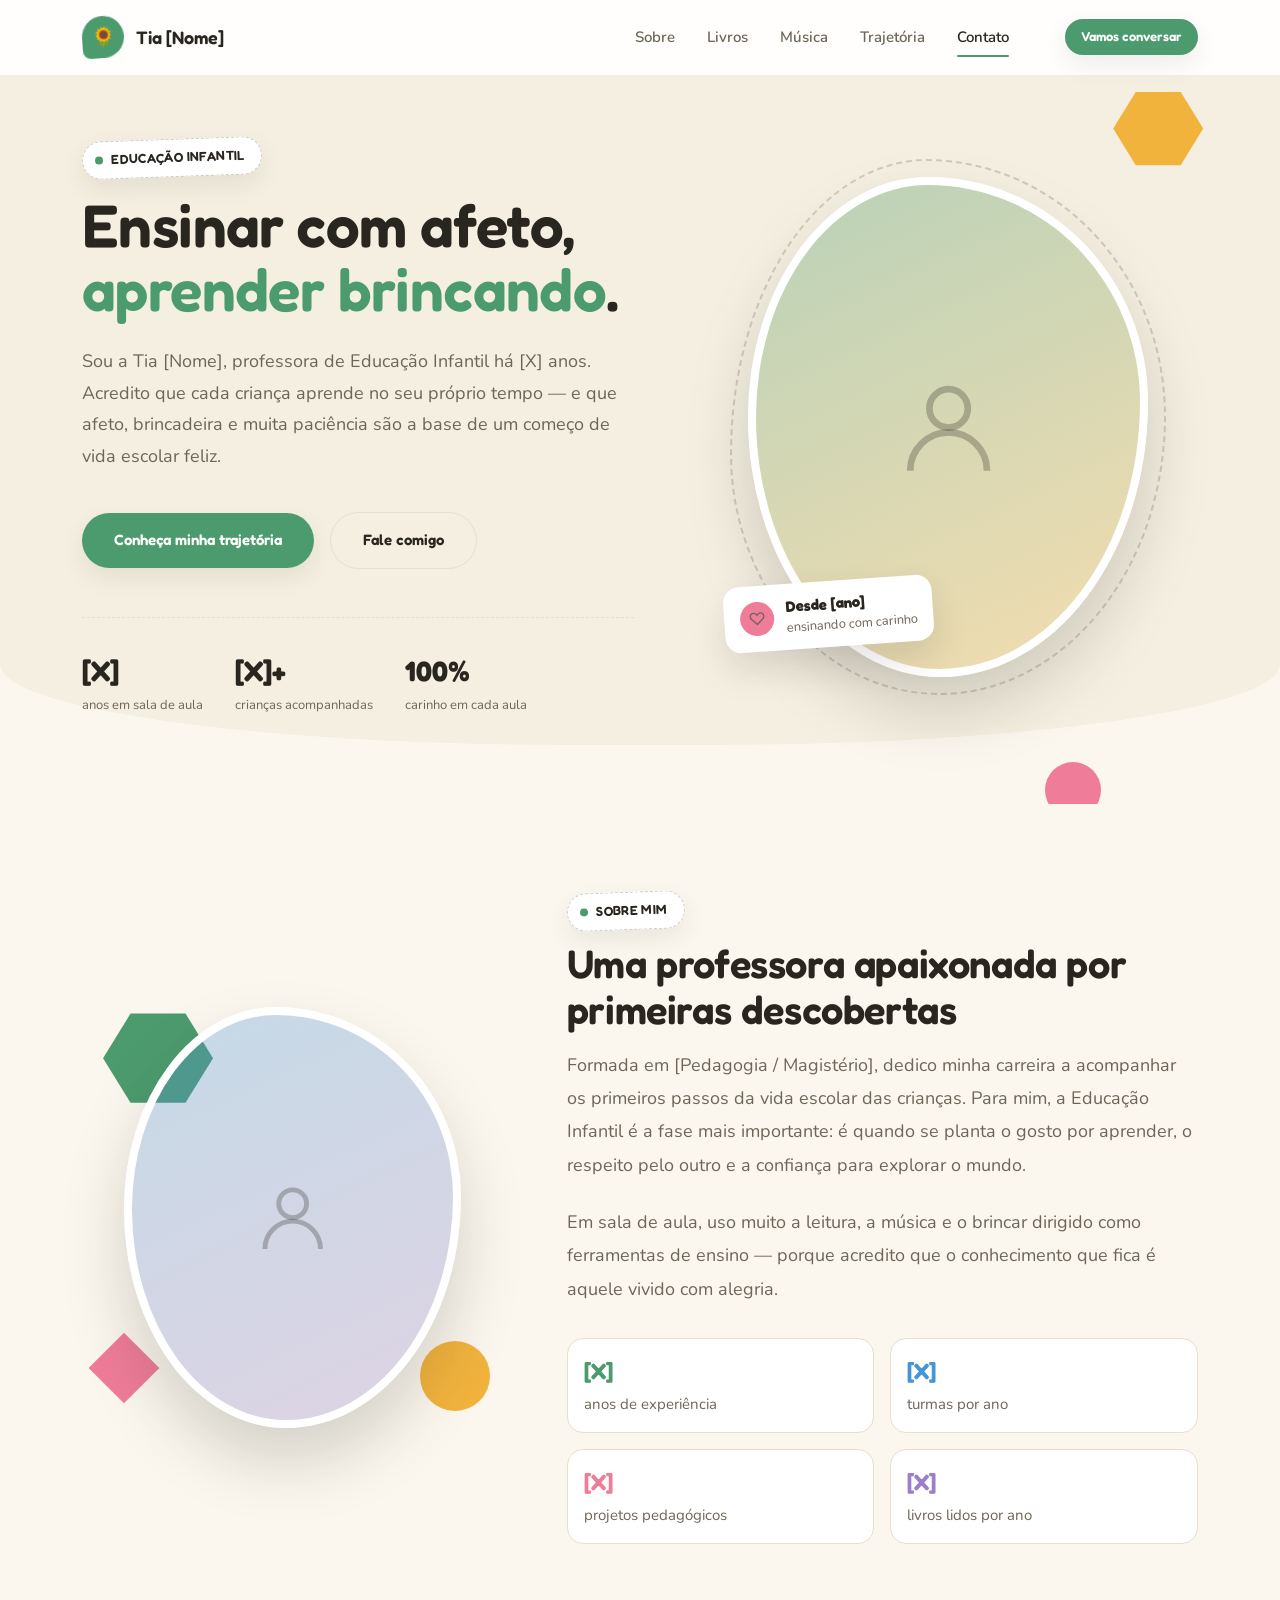
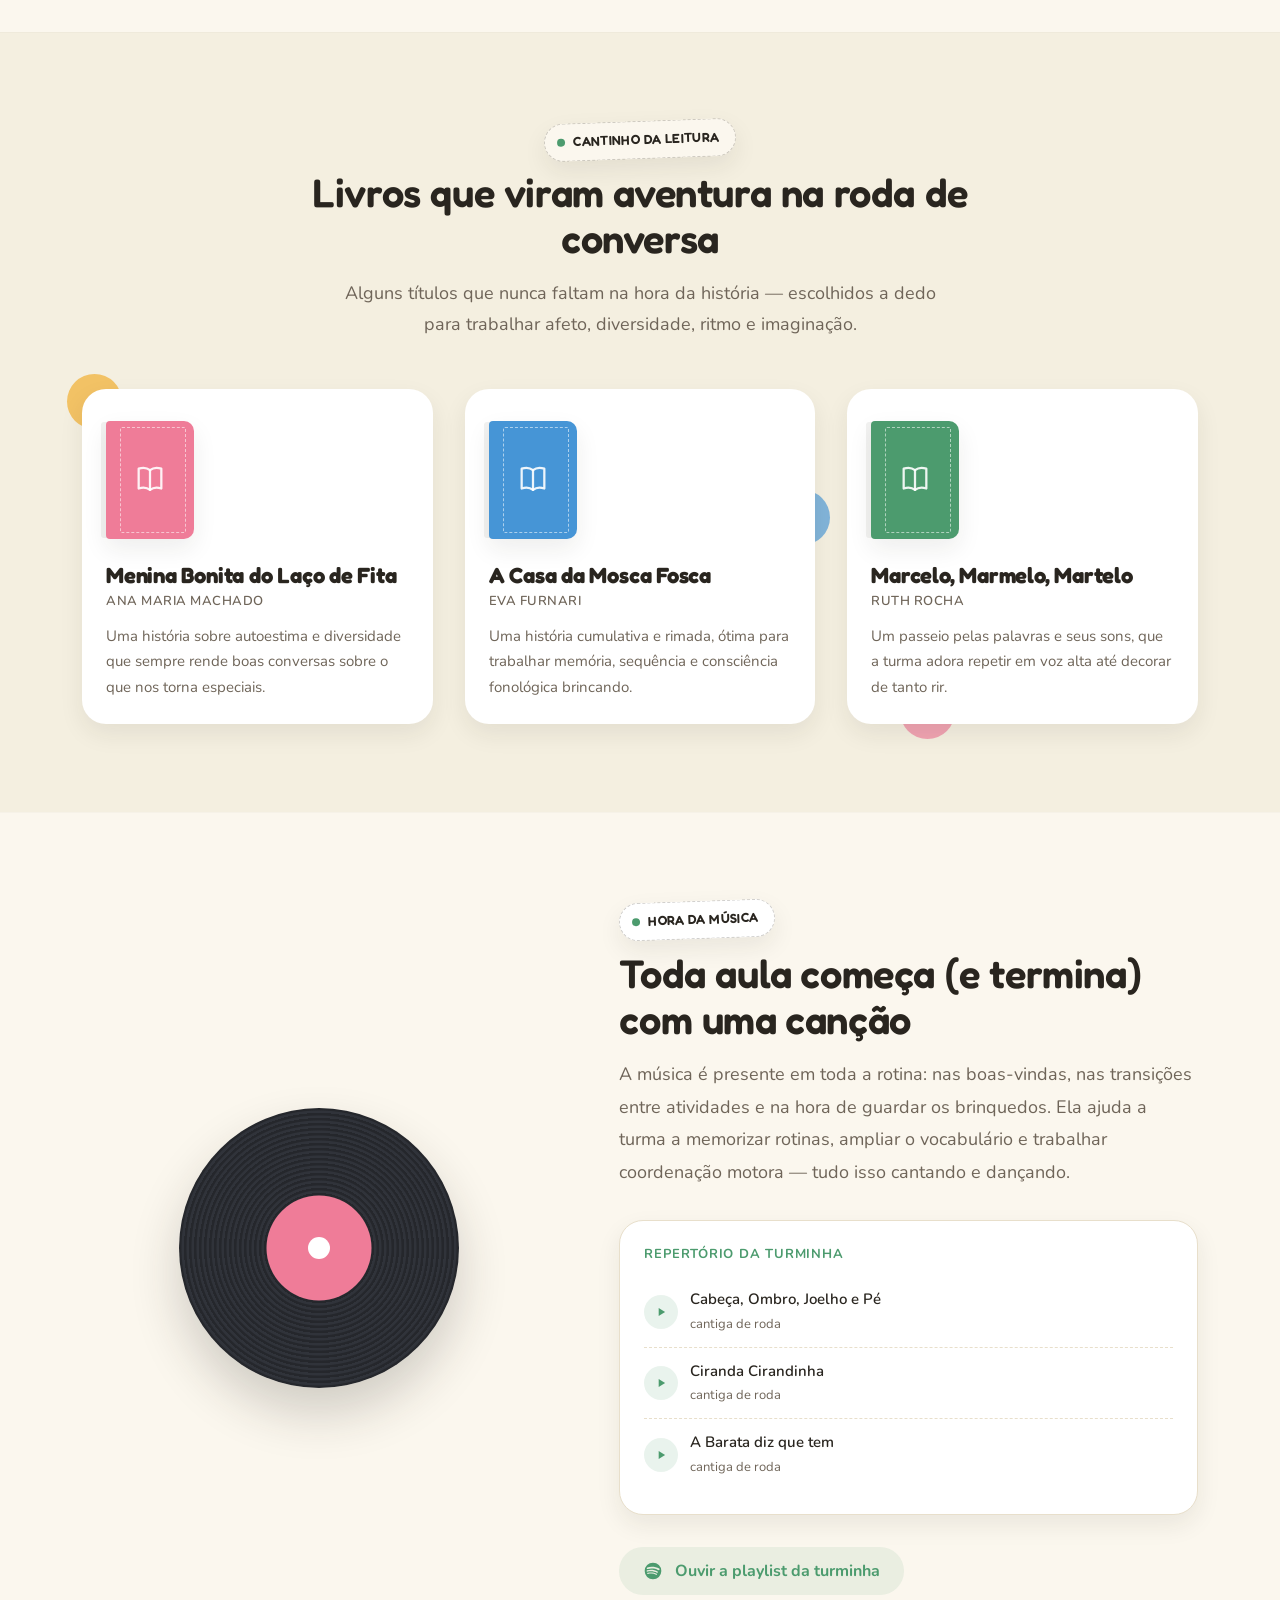
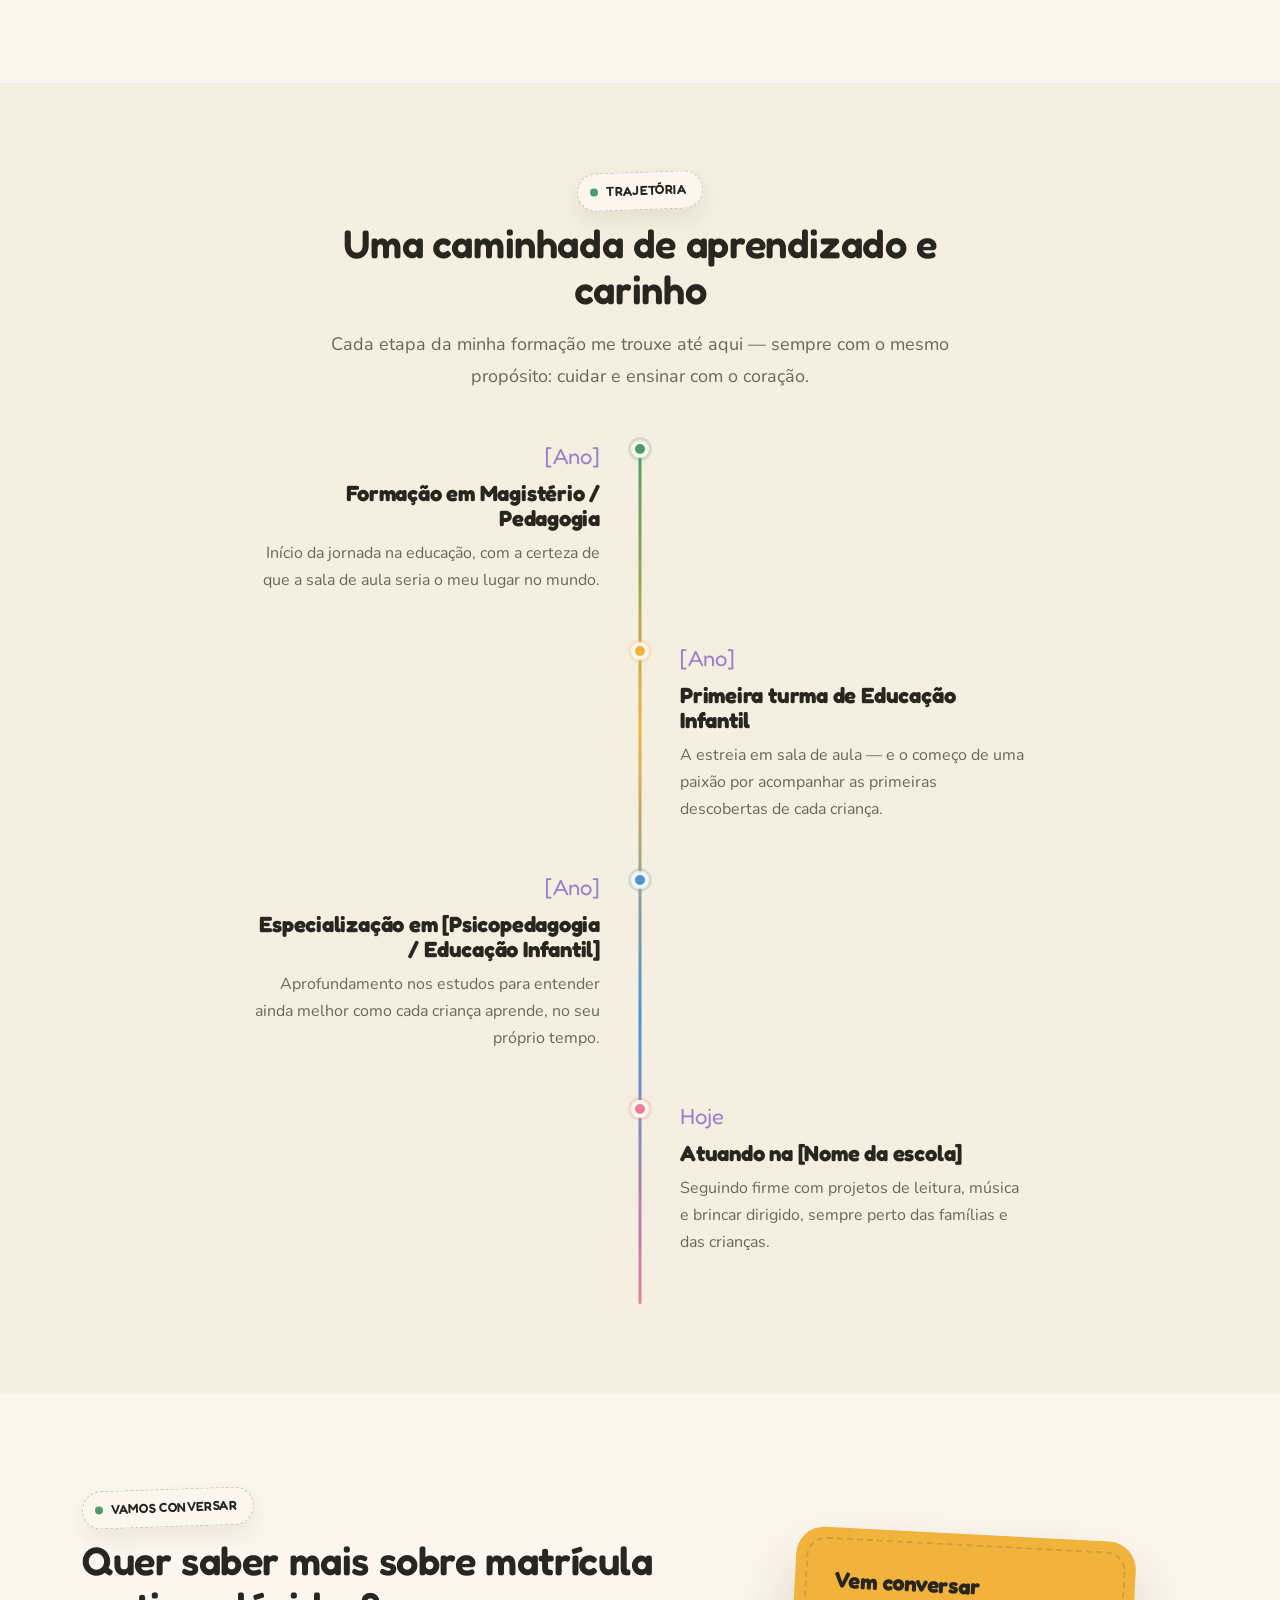
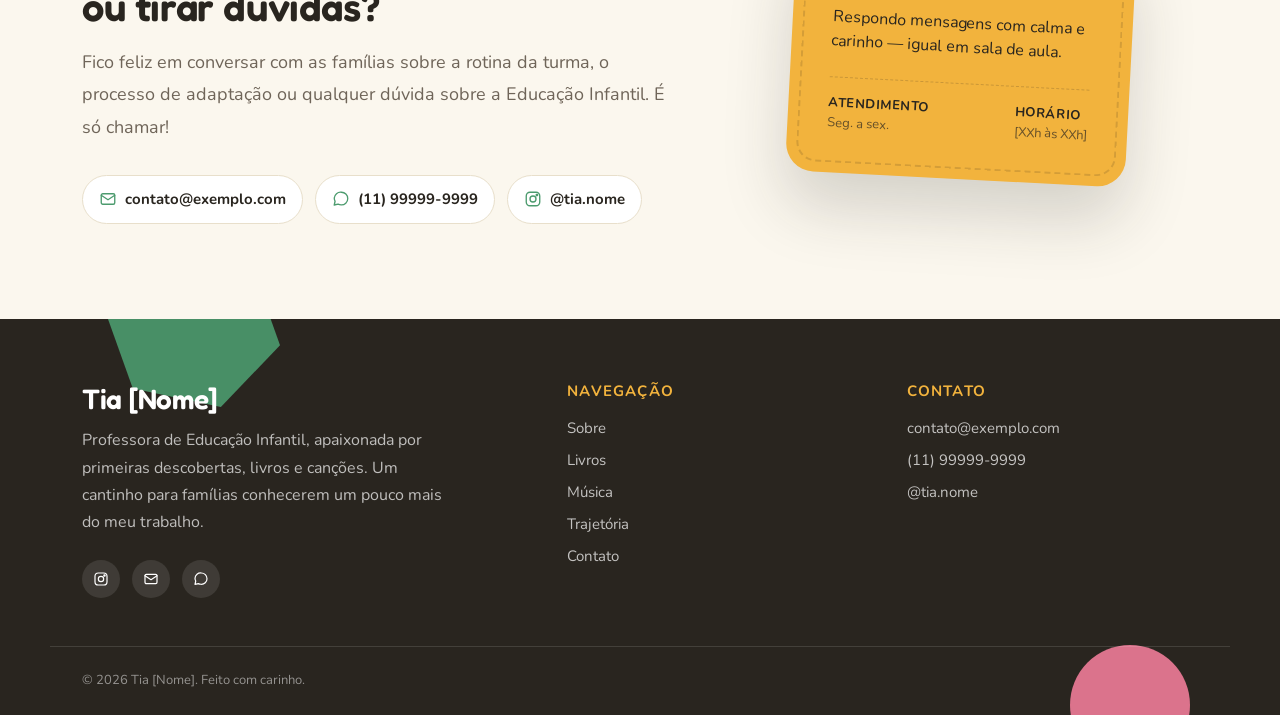
==== index.html @ 0eb1e938 "Initial Commit" ====
<!doctype html>
<html lang="pt-BR">
<head>
  <meta charset="UTF-8" />
  <meta name="viewport" content="width=device-width, initial-scale=1.0" />
  <title>Tia [Nome] — Professora de Educação Infantil</title>
  <meta name="description" content="Portfólio de Tia [Nome], professora de Educação Infantil. Conheça a trajetória, a forma de ensinar através do brincar, dos livros e da música, e entre em contato." />

  <link rel="icon" href="data:image/svg+xml,%3Csvg xmlns='http://www.w3.org/2000/svg' viewBox='0 0 100 100'%3E%3Ctext y='.9em' font-size='90'%3E🌻%3C/text%3E%3C/svg%3E" />

  <link rel="preconnect" href="https://fonts.googleapis.com" />
  <link rel="preconnect" href="https://fonts.gstatic.com" crossorigin />
  <link href="https://fonts.googleapis.com/css2?family=Fredoka:wght@500;600;700&family=Nunito:wght@400;600;700;800&display=swap" rel="stylesheet" />

  <link rel="stylesheet" href="css/style.css" />
</head>
<body class="home">
  <a class="skip-link" href="#main">Pular para o conteúdo</a>

  <!-- ===================== HEADER ===================== -->
  <header class="header" id="header">
    <div class="container header__inner">
      <a href="#home" class="header__logo">
        <span class="header__logo-mark">🌻</span>
        Tia [Nome]
      </a>

      <nav class="nav" id="nav">
        <ul class="nav__list">
          <li><a href="#sobre" class="nav__link">Sobre</a></li>
          <li><a href="#livros" class="nav__link">Livros</a></li>
          <li><a href="#musica" class="nav__link">Música</a></li>
          <li><a href="#trajetoria" class="nav__link">Trajetória</a></li>
          <li><a href="#contato" class="nav__link">Contato</a></li>
          <li><a href="#contato" class="btn btn--primary btn--sm nav__cta-mobile">Vamos conversar</a></li>
        </ul>
      </nav>

      <a href="#contato" class="btn btn--primary btn--sm header__cta">Vamos conversar</a>

      <button class="nav-toggle" id="navToggle" aria-label="Abrir menu" aria-expanded="false" aria-controls="nav">
        <span></span><span></span><span></span>
      </button>
    </div>
  </header>

  <main id="main">
    <!-- ===================== HERO ===================== -->
    <section class="hero" id="home">
      <div class="hero__bg-shape" aria-hidden="true"></div>
      <div class="shape shape--hexagon shape--yellow shape--float-soft hero__shape hero__shape--1" aria-hidden="true"></div>
      <div class="shape shape--circle shape--pink shape--float hero__shape hero__shape--2" aria-hidden="true"></div>

      <div class="container hero__grid">
        <div class="hero__content reveal">
          <span class="eyebrow"><span class="eyebrow__dot"></span> Educação Infantil</span>
          <h1 class="hero__title">Ensinar com afeto,<br /><em>aprender brincando</em>.</h1>
          <p class="hero__text">
            Sou a Tia [Nome], professora de Educação Infantil há [X] anos. Acredito que cada
            criança aprende no seu próprio tempo — e que afeto, brincadeira e muita paciência
            são a base de um começo de vida escolar feliz.
          </p>
          <div class="btn-row">
            <a href="#trajetoria" class="btn btn--primary">Conheça minha trajetória</a>
            <a href="#contato" class="btn btn--outline">Fale comigo</a>
          </div>

          <div class="hero__stats">
            <div class="hero__stat">
              <strong>[X]</strong>
              <span>anos em sala de aula</span>
            </div>
            <div class="hero__stat">
              <strong>[X]+</strong>
              <span>crianças acompanhadas</span>
            </div>
            <div class="hero__stat">
              <strong>100%</strong>
              <span>carinho em cada aula</span>
            </div>
          </div>
        </div>

        <div class="hero__visual reveal">
          <div class="hero__frame">
            <div class="hero__photo">
              <!-- Substitua pela foto real: <img src="assets/img/foto-hero.jpg" alt="Tia [Nome] sorrindo com as crianças na sala de aula" /> -->
              <img src="assets/img/foto-hero.jpg" alt="Tia [Nome] sorrindo com as crianças na sala de aula" onerror="this.style.display='none'" />
              <div class="hero__photo-fallback" aria-hidden="true">
                <svg viewBox="0 0 24 24" fill="none" stroke="currentColor" stroke-width="1.4">
                  <circle cx="12" cy="8" r="4"></circle>
                  <path d="M4 21c0-4.4 3.6-8 8-8s8 3.6 8 8"></path>
                </svg>
              </div>
            </div>

            <div class="hero__badge">
              <span class="hero__badge-icon">
                <svg viewBox="0 0 24 24" fill="none" stroke="currentColor" stroke-width="2" stroke-linecap="round" stroke-linejoin="round">
                  <path d="M20.8 4.6a5 5 0 0 0-7.1 0L12 6.3l-1.7-1.7a5 5 0 1 0-7.1 7.1L12 20.3l8.8-8.6a5 5 0 0 0 0-7.1z"></path>
                </svg>
              </span>
              <span>
                <strong>Desde [ano]</strong>
                <span>ensinando com carinho</span>
              </span>
            </div>
          </div>
        </div>
      </div>
    </section>

    <!-- ===================== SOBRE ===================== -->
    <section class="section about" id="sobre">
      <div class="container section__container">
        <div class="about__grid">
          <div class="about__visual reveal">
            <div class="about__shape about__shape--green" aria-hidden="true"></div>
            <div class="about__shape about__shape--yellow" aria-hidden="true"></div>
            <div class="about__shape about__shape--pink" aria-hidden="true"></div>

            <div class="about__image">
              <!-- Substitua pela foto real: <img src="assets/img/foto-sobre.jpg" alt="Tia [Nome] em sala de aula" /> -->
              <img src="assets/img/foto-sobre.jpg" alt="Tia [Nome] em sala de aula" onerror="this.style.display='none'" />
              <div class="hero__photo-fallback" aria-hidden="true">
                <svg viewBox="0 0 24 24" fill="none" stroke="currentColor" stroke-width="1.4">
                  <circle cx="12" cy="8" r="4"></circle>
                  <path d="M4 21c0-4.4 3.6-8 8-8s8 3.6 8 8"></path>
                </svg>
              </div>
            </div>
          </div>

          <div class="about__content reveal">
            <span class="eyebrow"><span class="eyebrow__dot"></span> Sobre mim</span>
            <h2 class="section__title">Uma professora apaixonada por primeiras descobertas</h2>
            <p class="about__text">
              Formada em [Pedagogia / Magistério], dedico minha carreira a acompanhar os
              primeiros passos da vida escolar das crianças. Para mim, a Educação Infantil é a
              fase mais importante: é quando se planta o gosto por aprender, o respeito pelo
              outro e a confiança para explorar o mundo.
            </p>
            <p class="about__text">
              Em sala de aula, uso muito a leitura, a música e o brincar dirigido como
              ferramentas de ensino — porque acredito que o conhecimento que fica é aquele
              vivido com alegria.
            </p>

            <div class="about__highlights">
              <div class="about__highlight">
                <strong>[X]</strong>
                <span>anos de experiência</span>
              </div>
              <div class="about__highlight">
                <strong>[X]</strong>
                <span>turmas por ano</span>
              </div>
              <div class="about__highlight">
                <strong>[X]</strong>
                <span>projetos pedagógicos</span>
              </div>
              <div class="about__highlight">
                <strong>[X]</strong>
                <span>livros lidos por ano</span>
              </div>
            </div>
          </div>
        </div>
      </div>
    </section>

    <!-- ===================== LIVROS ===================== -->
    <section class="section section--soft books" id="livros">
      <div class="container section__container">
        <div class="section__header reveal">
          <span class="eyebrow"><span class="eyebrow__dot"></span> Cantinho da leitura</span>
          <h2 class="section__title">Livros que viram aventura na roda de conversa</h2>
          <p class="section__description">
            Alguns títulos que nunca faltam na hora da história — escolhidos a dedo para
            trabalhar afeto, diversidade, ritmo e imaginação.
          </p>
        </div>

        <div class="books__grid">
          <div class="books__item reveal">
            <article class="book-card">
              <div class="book-card__cover book-card__cover--pink">
                <svg viewBox="0 0 24 24" fill="none" stroke="currentColor" stroke-width="1.6" stroke-linecap="round" stroke-linejoin="round">
                  <path d="M12 5c-2-1.6-5-2-8-1v14c3-1 6-.6 8 1 2-1.6 5-2 8-1V4c-3-1-6-.6-8 1Z"></path>
                  <path d="M12 5v14"></path>
                </svg>
              </div>
              <h3 class="book-card__title">Menina Bonita do Laço de Fita</h3>
              <span class="book-card__author">Ana Maria Machado</span>
              <p class="book-card__text">
                Uma história sobre autoestima e diversidade que sempre rende boas conversas
                sobre o que nos torna especiais.
              </p>
            </article>
          </div>

          <div class="books__item reveal">
            <article class="book-card">
              <div class="book-card__cover book-card__cover--blue">
                <svg viewBox="0 0 24 24" fill="none" stroke="currentColor" stroke-width="1.6" stroke-linecap="round" stroke-linejoin="round">
                  <path d="M12 5c-2-1.6-5-2-8-1v14c3-1 6-.6 8 1 2-1.6 5-2 8-1V4c-3-1-6-.6-8 1Z"></path>
                  <path d="M12 5v14"></path>
                </svg>
              </div>
              <h3 class="book-card__title">A Casa da Mosca Fosca</h3>
              <span class="book-card__author">Eva Furnari</span>
              <p class="book-card__text">
                Uma história cumulativa e rimada, ótima para trabalhar memória, sequência e
                consciência fonológica brincando.
              </p>
            </article>
          </div>

          <div class="books__item reveal">
            <article class="book-card">
              <div class="book-card__cover book-card__cover--green">
                <svg viewBox="0 0 24 24" fill="none" stroke="currentColor" stroke-width="1.6" stroke-linecap="round" stroke-linejoin="round">
                  <path d="M12 5c-2-1.6-5-2-8-1v14c3-1 6-.6 8 1 2-1.6 5-2 8-1V4c-3-1-6-.6-8 1Z"></path>
                  <path d="M12 5v14"></path>
                </svg>
              </div>
              <h3 class="book-card__title">Marcelo, Marmelo, Martelo</h3>
              <span class="book-card__author">Ruth Rocha</span>
              <p class="book-card__text">
                Um passeio pelas palavras e seus sons, que a turma adora repetir em voz alta
                até decorar de tanto rir.
              </p>
            </article>
          </div>
        </div>
      </div>
    </section>

    <!-- ===================== MÚSICA ===================== -->
    <section class="section music-section" id="musica">
      <div class="container section__container">
        <div class="music-section__grid">
          <div class="music-section__visual reveal">
            <div class="music-section__disc" aria-hidden="true"></div>
          </div>

          <div class="music-section__content reveal">
            <span class="eyebrow"><span class="eyebrow__dot"></span> Hora da música</span>
            <h2 class="section__title">Toda aula começa (e termina) com uma canção</h2>
            <p class="music-section__text">
              A música é presente em toda a rotina: nas boas-vindas, nas transições entre
              atividades e na hora de guardar os brinquedos. Ela ajuda a turma a memorizar
              rotinas, ampliar o vocabulário e trabalhar coordenação motora — tudo isso
              cantando e dançando.
            </p>

            <div class="music-section__player">
              <div class="player">
                <span class="player__label">Repertório da turminha</span>

                <div class="player__track">
                  <span class="player__icon">
                    <svg viewBox="0 0 24 24" fill="currentColor"><path d="M8 5v14l11-7z"></path></svg>
                  </span>
                  <span>
                    <span class="player__name" style="display:block;">Cabeça, Ombro, Joelho e Pé</span>
                    <span class="player__meta">cantiga de roda</span>
                  </span>
                </div>
                <div class="player__track">
                  <span class="player__icon">
                    <svg viewBox="0 0 24 24" fill="currentColor"><path d="M8 5v14l11-7z"></path></svg>
                  </span>
                  <span>
                    <span class="player__name" style="display:block;">Ciranda Cirandinha</span>
                    <span class="player__meta">cantiga de roda</span>
                  </span>
                </div>
                <div class="player__track">
                  <span class="player__icon">
                    <svg viewBox="0 0 24 24" fill="currentColor"><path d="M8 5v14l11-7z"></path></svg>
                  </span>
                  <span>
                    <span class="player__name" style="display:block;">A Barata diz que tem</span>
                    <span class="player__meta">cantiga de roda</span>
                  </span>
                </div>
              </div>
            </div>

            <a href="#" class="music-section__spotify">
              <svg viewBox="0 0 24 24" fill="currentColor"><path d="M12 2a10 10 0 1 0 0 20 10 10 0 0 0 0-20Zm4.6 14.4a.7.7 0 0 1-.96.24c-2.6-1.6-5.9-1.94-9.8-1.06a.7.7 0 0 1-.3-1.37c4.24-.96 7.9-.56 10.8 1.22.34.2.46.65.26.97Zm1.22-2.7a.87.87 0 0 1-1.2.3c-2.98-1.83-7.52-2.36-11.04-1.29a.87.87 0 1 1-.5-1.66c4.02-1.22 9.02-.63 12.44 1.46.42.26.55.8.3 1.2Zm.1-2.8C14.9 8.8 9.15 8.6 5.8 9.63a1.03 1.03 0 1 1-.6-1.98c3.85-1.17 10.2-.94 14.2 1.44a1.03 1.03 0 0 1-1.08 1.76Z"></path></svg>
              Ouvir a playlist da turminha
            </a>
          </div>
        </div>
      </div>
    </section>

    <!-- ===================== TRAJETÓRIA ===================== -->
    <section class="section section--soft" id="trajetoria">
      <div class="container section__container">
        <div class="section__header reveal">
          <span class="eyebrow"><span class="eyebrow__dot"></span> Trajetória</span>
          <h2 class="section__title">Uma caminhada de aprendizado e carinho</h2>
          <p class="section__description">
            Cada etapa da minha formação me trouxe até aqui — sempre com o mesmo propósito:
            cuidar e ensinar com o coração.
          </p>
        </div>

        <div class="timeline">
          <div class="timeline__item reveal">
            <span class="timeline__dot" aria-hidden="true"></span>
            <span class="timeline__year">[Ano]</span>
            <h3 class="timeline__title">Formação em Magistério / Pedagogia</h3>
            <p class="timeline__description">
              Início da jornada na educação, com a certeza de que a sala de aula seria o
              meu lugar no mundo.
            </p>
          </div>

          <div class="timeline__item reveal">
            <span class="timeline__dot" aria-hidden="true"></span>
            <span class="timeline__year">[Ano]</span>
            <h3 class="timeline__title">Primeira turma de Educação Infantil</h3>
            <p class="timeline__description">
              A estreia em sala de aula — e o começo de uma paixão por acompanhar as
              primeiras descobertas de cada criança.
            </p>
          </div>

          <div class="timeline__item reveal">
            <span class="timeline__dot" aria-hidden="true"></span>
            <span class="timeline__year">[Ano]</span>
            <h3 class="timeline__title">Especialização em [Psicopedagogia / Educação Infantil]</h3>
            <p class="timeline__description">
              Aprofundamento nos estudos para entender ainda melhor como cada criança
              aprende, no seu próprio tempo.
            </p>
          </div>

          <div class="timeline__item reveal">
            <span class="timeline__dot" aria-hidden="true"></span>
            <span class="timeline__year">Hoje</span>
            <h3 class="timeline__title">Atuando na [Nome da escola]</h3>
            <p class="timeline__description">
              Seguindo firme com projetos de leitura, música e brincar dirigido, sempre
              perto das famílias e das crianças.
            </p>
          </div>
        </div>
      </div>
    </section>

    <!-- ===================== CONTATO ===================== -->
    <section class="section contact" id="contato">
      <div class="container section__container">
        <div class="contact__grid">
          <div class="contact__content reveal">
            <span class="eyebrow"><span class="eyebrow__dot"></span> Vamos conversar</span>
            <h2 class="section__title">Quer saber mais sobre matrícula ou tirar dúvidas?</h2>
            <p class="contact__text">
              Fico feliz em conversar com as famílias sobre a rotina da turma, o processo
              de adaptação ou qualquer dúvida sobre a Educação Infantil. É só chamar!
            </p>

            <div class="contact__links">
              <a href="mailto:contato@exemplo.com" class="contact__link">
                <svg viewBox="0 0 24 24" fill="none" stroke="currentColor" stroke-width="1.8" stroke-linecap="round" stroke-linejoin="round">
                  <rect x="3" y="5" width="18" height="14" rx="2"></rect>
                  <path d="m3 7 9 6 9-6"></path>
                </svg>
                contato@exemplo.com
              </a>
              <a href="https://wa.me/5511999999999" target="_blank" rel="noopener" class="contact__link">
                <svg viewBox="0 0 24 24" fill="none" stroke="currentColor" stroke-width="1.8" stroke-linecap="round" stroke-linejoin="round">
                  <path d="M21 11.5a8.4 8.4 0 0 1-8.9 8.4 8.5 8.5 0 0 1-4-1L3 20l1.1-5a8.3 8.3 0 0 1-1.1-4.2A8.4 8.4 0 0 1 12.4 3 8.4 8.4 0 0 1 21 11.5Z"></path>
                </svg>
                (11) 99999-9999
              </a>
              <a href="https://instagram.com/" target="_blank" rel="noopener" class="contact__link">
                <svg viewBox="0 0 24 24" fill="none" stroke="currentColor" stroke-width="1.8" stroke-linecap="round" stroke-linejoin="round">
                  <rect x="3" y="3" width="18" height="18" rx="5"></rect>
                  <circle cx="12" cy="12" r="4"></circle>
                  <circle cx="17.2" cy="6.8" r="1"></circle>
                </svg>
                @tia.nome
              </a>
            </div>
          </div>

          <div class="contact__visual reveal">
            <div class="contact__card">
              <h3>Vem conversar</h3>
              <p>Respondo mensagens com calma e carinho — igual em sala de aula.</p>
              <div class="contact__card-row">
                <span>
                  <strong>Atendimento</strong>
                  <span>Seg. a sex.</span>
                </span>
                <span>
                  <strong>Horário</strong>
                  <span>[XXh às XXh]</span>
                </span>
              </div>
            </div>
          </div>
        </div>
      </div>
    </section>
  </main>

  <!-- ===================== FOOTER ===================== -->
  <footer class="footer">
    <div class="container footer__grid">
      <div class="footer__brand">
        <h2>Tia [Nome]</h2>
        <p>
          Professora de Educação Infantil, apaixonada por primeiras descobertas, livros e
          canções. Um cantinho para famílias conhecerem um pouco mais do meu trabalho.
        </p>
        <div class="footer__socials">
          <a href="https://instagram.com/" target="_blank" rel="noopener" class="footer__social" aria-label="Instagram">
            <svg viewBox="0 0 24 24" fill="none" stroke="currentColor" stroke-width="1.8" stroke-linecap="round" stroke-linejoin="round">
              <rect x="3" y="3" width="18" height="18" rx="5"></rect>
              <circle cx="12" cy="12" r="4"></circle>
              <circle cx="17.2" cy="6.8" r="1"></circle>
            </svg>
          </a>
          <a href="mailto:contato@exemplo.com" class="footer__social" aria-label="E-mail">
            <svg viewBox="0 0 24 24" fill="none" stroke="currentColor" stroke-width="1.8" stroke-linecap="round" stroke-linejoin="round">
              <rect x="3" y="5" width="18" height="14" rx="2"></rect>
              <path d="m3 7 9 6 9-6"></path>
            </svg>
          </a>
          <a href="https://wa.me/5511999999999" target="_blank" rel="noopener" class="footer__social" aria-label="WhatsApp">
            <svg viewBox="0 0 24 24" fill="none" stroke="currentColor" stroke-width="1.8" stroke-linecap="round" stroke-linejoin="round">
              <path d="M21 11.5a8.4 8.4 0 0 1-8.9 8.4 8.5 8.5 0 0 1-4-1L3 20l1.1-5a8.3 8.3 0 0 1-1.1-4.2A8.4 8.4 0 0 1 12.4 3 8.4 8.4 0 0 1 21 11.5Z"></path>
            </svg>
          </a>
        </div>
      </div>

      <div class="footer__column">
        <h3>Navegação</h3>
        <ul>
          <li><a href="#sobre">Sobre</a></li>
          <li><a href="#livros">Livros</a></li>
          <li><a href="#musica">Música</a></li>
          <li><a href="#trajetoria">Trajetória</a></li>
          <li><a href="#contato">Contato</a></li>
        </ul>
      </div>

      <div class="footer__column">
        <h3>Contato</h3>
        <ul>
          <li><a href="mailto:contato@exemplo.com">contato@exemplo.com</a></li>
          <li><a href="https://wa.me/5511999999999" target="_blank" rel="noopener">(11) 99999-9999</a></li>
          <li><a href="https://instagram.com/" target="_blank" rel="noopener">@tia.nome</a></li>
        </ul>
      </div>
    </div>

    <div class="container footer__bottom">
      <p>&copy; <span id="year"></span> Tia [Nome]. Feito com carinho.</p>
      <!-- Se quiser deixar um crédito de quem desenvolveu o site, é só descomentar a linha abaixo -->
      <!-- <p class="footer__credit">Site desenvolvido por Augusto</p> -->
    </div>
  </footer>

  <script src="js/main.js" defer></script>
</body>
</html>
---- css/style.css ----
/* =========================================================================
   PORTFÓLIO — PROFESSORA DE EDUCAÇÃO INFANTIL
   Folha de estilos única, organizada nos mesmos blocos do projeto Sass
   original (abstracts > base > components > layout > pages), só que já
   compilada para CSS puro.
   ========================================================================= */

/* -------------------------------------------------------------------------
   1. ABSTRACTS — variáveis
   Paleta "caixinha de giz de cera": papel creme + tinta carvão + 5 cores
   de giz, cada uma com um trabalho fixo (verde = natureza, amarelo = alegria,
   rosa = afeto, azul = calma, roxo = imaginação).
   ------------------------------------------------------------------------- */
:root {
  /* Cores base */
  --color-text: #29251f;
  --color-text-rgb: 41, 37, 31;
  --color-text-light: #6f6559;
  --color-white: #ffffff;
  --color-white-rgb: 255, 255, 255;
  --color-background: #fbf7ee;
  --color-background-soft: #f4efe0;
  --color-border: #e8dfcb;

  /* Cores de destaque */
  --color-green: #4c9b6e;
  --color-green-rgb: 76, 155, 110;
  --color-yellow: #f2b33d;
  --color-yellow-rgb: 242, 179, 61;
  --color-pink: #ef7c98;
  --color-pink-rgb: 239, 124, 152;
  --color-blue: #4695d6;
  --color-blue-rgb: 70, 149, 214;
  --color-purple: #9a7fcb;
  --color-purple-rgb: 154, 127, 203;

  /* Tipografia */
  --font-display: "Fredoka", ui-rounded, "Segoe UI", sans-serif;
  --font-body: "Nunito", "Segoe UI", sans-serif;

  --font-xs: 0.8125rem;
  --font-sm: 0.9375rem;
  --font-md: 1rem;
  --font-lg: 1.125rem;
  --font-xl: 1.375rem;
  --font-2xl: 1.75rem;

  --fw-regular: 400;
  --fw-semibold: 600;
  --fw-bold: 700;
  --fw-extrabold: 800;

  /* Espaçamentos */
  --space-1: 0.25rem;
  --space-2: 0.5rem;
  --space-3: 0.75rem;
  --space-4: 1rem;
  --space-5: 1.5rem;
  --space-6: 2rem;
  --space-7: 2.5rem;
  --space-8: 3rem;
  --space-9: 4rem;
  --space-10: 5.5rem;

  /* Raios */
  --radius-sm: 10px;
  --radius-md: 16px;
  --radius-lg: 24px;
  --radius-xl: 28px;
  --radius-pill: 999px;

  /* Sombras */
  --shadow-sm: 0 10px 24px rgba(var(--color-text-rgb), 0.08);
  --shadow-md: 0 18px 36px rgba(var(--color-text-rgb), 0.12);
  --shadow-lg: 0 34px 64px rgba(var(--color-text-rgb), 0.18);

  /* Transições */
  --transition-fast: 150ms ease;
  --transition-normal: 300ms cubic-bezier(0.4, 0, 0.2, 1);

  /* Camadas */
  --z-background: 0;
  --z-default: 1;
  --z-content: 2;
  --z-header: 100;
  --z-overlay: 200;

  /* Layout */
  --container-max: 1180px;
}

/* -------------------------------------------------------------------------
   2. BASE — reset
   ------------------------------------------------------------------------- */
*,
*::before,
*::after {
  box-sizing: border-box;
}

* {
  margin: 0;
}

html {
  -webkit-text-size-adjust: 100%;
  scroll-behavior: smooth;
}

body {
  min-height: 100svh;
  line-height: 1.5;
  -webkit-font-smoothing: antialiased;
}

img,
picture,
svg {
  display: block;
  max-width: 100%;
}

input,
button,
textarea,
select {
  font: inherit;
  color: inherit;
}

button {
  cursor: pointer;
  background: none;
  border: none;
}

a {
  color: inherit;
  text-decoration: none;
}

ul,
ol {
  list-style: none;
  padding: 0;
}

table {
  border-collapse: collapse;
}

@media (prefers-reduced-motion: reduce) {
  html {
    scroll-behavior: auto;
  }

  *,
  *::before,
  *::after {
    animation-duration: 0.001ms !important;
    animation-iteration-count: 1 !important;
    transition-duration: 0.001ms !important;
    scroll-behavior: auto !important;
  }
}

/* -------------------------------------------------------------------------
   3. BASE — tipografia
   ------------------------------------------------------------------------- */
body {
  font-family: var(--font-body);
  font-size: var(--font-md);
  font-weight: var(--fw-regular);
  color: var(--color-text);
  background-color: var(--color-background);
}

h1,
h2,
h3,
h4 {
  font-family: var(--font-display);
  font-weight: var(--fw-semibold);
  line-height: 1.15;
  letter-spacing: -0.01em;
  color: var(--color-text);
}

h1 {
  font-size: clamp(2.25rem, 1.55rem + 3vw, 3.75rem);
  line-height: 1.08;
}

h2 {
  font-size: clamp(1.75rem, 1.45rem + 1.3vw, 2.5rem);
}

h3 {
  font-size: var(--font-xl);
  font-weight: var(--fw-bold);
}

h4 {
  font-size: var(--font-lg);
  font-weight: var(--fw-bold);
}

p {
  color: var(--color-text-light);
}

strong {
  color: var(--color-text);
  font-weight: var(--fw-bold);
}

.eyebrow {
  position: relative;
  display: inline-flex;
  align-items: center;
  gap: var(--space-2);
  padding: var(--space-2) var(--space-4) var(--space-2) var(--space-3);
  border-radius: var(--radius-pill);
  background-color: var(--color-white);
  border: 1.5px dashed rgba(var(--color-text-rgb), 0.22);
  font-family: var(--font-display);
  font-size: var(--font-xs);
  font-weight: var(--fw-semibold);
  letter-spacing: 0.03em;
  text-transform: uppercase;
  color: var(--color-text);
  transform: rotate(-2deg);
  box-shadow: var(--shadow-sm);
}

.eyebrow__dot {
  width: 8px;
  height: 8px;
  border-radius: 50%;
  background-color: var(--color-green);
  flex-shrink: 0;
}

.section--soft .eyebrow,
.contact .eyebrow {
  background-color: var(--color-background);
}

/* -------------------------------------------------------------------------
   4. BASE — utilitários e layout geral
   ------------------------------------------------------------------------- */
.container {
  width: 100%;
  max-width: var(--container-max);
  margin-inline: auto;
  padding-inline: var(--space-6);
}

.skip-link {
  position: absolute;
  top: -100px;
  left: var(--space-4);
  z-index: 999;
  padding: var(--space-3) var(--space-5);
  background-color: var(--color-text);
  color: var(--color-white);
  border-radius: var(--radius-md);
  transition: top var(--transition-fast);
}

.skip-link:focus-visible {
  top: var(--space-4);
}

:focus-visible {
  outline: 3px solid var(--color-blue);
  outline-offset: 3px;
  border-radius: 4px;
}

::selection {
  background-color: rgba(var(--color-yellow-rgb), 0.45);
  color: var(--color-text);
}

@media (max-width: 767px) {
  .container {
    padding-inline: var(--space-5);
  }
}

/* -------------------------------------------------------------------------
   5. COMPONENTS — botões
   ------------------------------------------------------------------------- */
.btn {
  position: relative;
  display: inline-flex;
  align-items: center;
  justify-content: center;
  gap: var(--space-2);
  padding: var(--space-4) var(--space-6);
  border-radius: var(--radius-pill);
  font-family: var(--font-display);
  font-size: var(--font-sm);
  font-weight: var(--fw-semibold);
  white-space: nowrap;
  transition: transform var(--transition-normal), box-shadow var(--transition-normal),
    background-color var(--transition-normal), border-color var(--transition-normal);
}

.btn svg {
  width: 18px;
  height: 18px;
  flex-shrink: 0;
}

.btn--primary {
  background-color: var(--color-green);
  color: var(--color-white);
  box-shadow: var(--shadow-sm);
}

.btn--primary:hover {
  transform: translateY(-3px);
  box-shadow: var(--shadow-md);
  background-color: #429164;
}

.btn--outline {
  background-color: transparent;
  color: var(--color-text);
  border: 1.5px solid var(--color-border);
}

.btn--outline:hover {
  transform: translateY(-3px);
  border-color: var(--color-text);
}

.btn--sm {
  padding: var(--space-2) var(--space-4);
  font-size: var(--font-xs);
}

.btn-row {
  display: flex;
  flex-wrap: wrap;
  align-items: center;
  gap: var(--space-4);
}

@media (max-width: 480px) {
  .btn-row {
    flex-direction: column;
    align-items: stretch;
  }

  .btn {
    width: 100%;
  }
}

/* -------------------------------------------------------------------------
   6. COMPONENTS — formas geométricas (recortes de papel)
   ------------------------------------------------------------------------- */
.shape {
  position: absolute;
  z-index: var(--z-default);
  pointer-events: none;
}

.shape--hexagon {
  clip-path: polygon(25% 3%, 75% 3%, 100% 50%, 75% 97%, 25% 97%, 0% 50%);
}

.shape--circle {
  border-radius: 50%;
}

.shape--square {
  border-radius: var(--radius-sm);
}

.shape--green {
  background-color: var(--color-green);
}

.shape--yellow {
  background-color: var(--color-yellow);
}

.shape--pink {
  background-color: var(--color-pink);
}

.shape--blue {
  background-color: var(--color-blue);
}

.shape--purple {
  background-color: var(--color-purple);
}

.shape--float {
  animation: float 5s ease-in-out infinite;
}

.shape--float-soft {
  animation: float-soft 6s ease-in-out infinite;
}

/* fita/tag adesiva usada como acento pontual */
.tape {
  position: absolute;
  z-index: var(--z-content);
  padding: var(--space-2) var(--space-4);
  background-color: var(--color-white);
  border-radius: var(--radius-sm);
  box-shadow: var(--shadow-sm);
  font-family: var(--font-display);
  font-size: var(--font-xs);
  font-weight: var(--fw-semibold);
  color: var(--color-text);
  transform: rotate(-6deg);
}

/* -------------------------------------------------------------------------
   7. COMPONENTS — livro (ilustração css)
   ------------------------------------------------------------------------- */
.book-card {
  position: relative;
  z-index: var(--z-content);
  height: 100%;
  padding: var(--space-6) var(--space-5) var(--space-5);
  background-color: var(--color-white);
  border-radius: var(--radius-lg);
  box-shadow: var(--shadow-sm);
  transition: transform var(--transition-normal), box-shadow var(--transition-normal);
}

.book-card:hover {
  transform: translateY(-6px) rotate(-1deg);
  box-shadow: var(--shadow-md);
}

.book-card__cover {
  position: relative;
  width: 88px;
  height: 118px;
  margin-bottom: var(--space-5);
  border-radius: 4px 10px 10px 4px;
  box-shadow: -6px 0 0 -1px rgba(var(--color-text-rgb), 0.06), var(--shadow-sm);
  display: flex;
  align-items: center;
  justify-content: center;
}

.book-card__cover::before {
  content: "";
  position: absolute;
  inset: 6px 8px 6px 14px;
  border: 1.5px dashed rgba(255, 255, 255, 0.55);
  border-radius: 2px;
}

.book-card__cover svg {
  width: 34px;
  height: 34px;
  color: rgba(255, 255, 255, 0.9);
}

.book-card__cover--green {
  background-color: var(--color-green);
}

.book-card__cover--pink {
  background-color: var(--color-pink);
}

.book-card__cover--blue {
  background-color: var(--color-blue);
}

.book-card__title {
  margin-bottom: var(--space-1);
}

.book-card__author {
  display: block;
  margin-bottom: var(--space-3);
  font-size: var(--font-xs);
  font-weight: var(--fw-semibold);
  text-transform: uppercase;
  letter-spacing: 0.04em;
  color: var(--color-text-light);
}

.book-card__text {
  font-size: var(--font-sm);
  line-height: 1.7;
}

/* -------------------------------------------------------------------------
   8. COMPONENTS — player de música (decorativo)
   ------------------------------------------------------------------------- */
.player {
  position: relative;
  z-index: var(--z-content);
  padding: var(--space-5);
  background-color: var(--color-white);
  border: 1px solid var(--color-border);
  border-radius: var(--radius-lg);
  box-shadow: var(--shadow-sm);
}

.player__label {
  display: block;
  margin-bottom: var(--space-3);
  font-size: var(--font-xs);
  font-weight: var(--fw-bold);
  text-transform: uppercase;
  letter-spacing: 0.06em;
  color: var(--color-green);
}

.player__track {
  display: flex;
  align-items: center;
  gap: var(--space-3);
  padding: var(--space-3) 0;
}

.player__track + .player__track {
  border-top: 1px dashed var(--color-border);
}

.player__icon {
  display: flex;
  align-items: center;
  justify-content: center;
  width: 34px;
  height: 34px;
  flex-shrink: 0;
  border-radius: 50%;
  background-color: rgba(var(--color-green-rgb), 0.12);
  color: var(--color-green);
}

.player__icon svg {
  width: 14px;
  height: 14px;
}

.player__name {
  font-size: var(--font-sm);
  font-weight: var(--fw-semibold);
  color: var(--color-text);
}

.player__meta {
  font-size: var(--font-xs);
  color: var(--color-text-light);
}

/* -------------------------------------------------------------------------
   9. COMPONENTS — cards genéricos / crachá
   ------------------------------------------------------------------------- */
.badge-tag {
  display: inline-flex;
  align-items: center;
  gap: var(--space-2);
  padding: var(--space-2) var(--space-4);
  border-radius: var(--radius-pill);
  background-color: var(--color-white);
  border: 1px solid var(--color-border);
  box-shadow: var(--shadow-sm);
  font-family: var(--font-display);
  font-size: var(--font-sm);
  font-weight: var(--fw-semibold);
}

.badge-tag__dot {
  width: 8px;
  height: 8px;
  border-radius: 50%;
  background-color: var(--color-pink);
}

/* -------------------------------------------------------------------------
   10. LAYOUT — cabeçalho
   ------------------------------------------------------------------------- */
.header {
  position: sticky;
  top: 0;
  z-index: var(--z-header);
  background-color: rgba(var(--color-white-rgb), 0.85);
  backdrop-filter: blur(10px);
  border-bottom: 1px solid transparent;
  transition: border-color var(--transition-normal), box-shadow var(--transition-normal);
}

.header.is-scrolled {
  border-color: var(--color-border);
  box-shadow: var(--shadow-sm);
}

.header__inner {
  display: flex;
  align-items: center;
  justify-content: space-between;
  gap: var(--space-5);
  padding-block: var(--space-4);
}

.header__logo {
  display: inline-flex;
  align-items: center;
  gap: var(--space-3);
  font-family: var(--font-display);
  font-size: var(--font-lg);
  font-weight: var(--fw-semibold);
  color: var(--color-text);
}

.header__logo-mark {
  display: flex;
  align-items: center;
  justify-content: center;
  width: 42px;
  height: 42px;
  flex-shrink: 0;
  border-radius: 50% 50% 50% 8px;
  background-color: var(--color-green);
  color: var(--color-white);
  font-size: 1.15rem;
  transform: rotate(-4deg);
}

.nav {
  margin-left: auto;
}

.nav__list {
  display: flex;
  align-items: center;
  gap: var(--space-6);
}

.nav__link {
  position: relative;
  padding-block: var(--space-2);
  font-size: var(--font-sm);
  font-weight: var(--fw-semibold);
  color: var(--color-text-light);
  transition: color var(--transition-fast);
}

.nav__link::after {
  content: "";
  position: absolute;
  left: 0;
  right: 0;
  bottom: -2px;
  height: 2px;
  border-radius: var(--radius-pill);
  background-color: var(--color-green);
  transform: scaleX(0);
  transform-origin: left;
  transition: transform var(--transition-fast);
}

.nav__link:hover,
.nav__link.is-active {
  color: var(--color-text);
}

.nav__link:hover::after,
.nav__link.is-active::after {
  transform: scaleX(1);
}

.header__cta {
  flex-shrink: 0;
}

.nav-toggle {
  display: none;
  flex-direction: column;
  justify-content: center;
  align-items: center;
  gap: 5px;
  width: 42px;
  height: 42px;
  border-radius: var(--radius-sm);
  flex-shrink: 0;
}

.nav-toggle span {
  display: block;
  width: 22px;
  height: 2px;
  border-radius: var(--radius-pill);
  background-color: var(--color-text);
  transition: transform var(--transition-fast), opacity var(--transition-fast);
}

.nav-toggle[aria-expanded="true"] span:nth-child(1) {
  transform: translateY(7px) rotate(45deg);
}

.nav-toggle[aria-expanded="true"] span:nth-child(2) {
  opacity: 0;
}

.nav-toggle[aria-expanded="true"] span:nth-child(3) {
  transform: translateY(-7px) rotate(-45deg);
}

@media (max-width: 900px) {
  .header__cta {
    display: none;
  }

  .nav-toggle {
    display: flex;
  }

  .nav {
    position: fixed;
    inset: 73px 0 0 0;
    z-index: var(--z-overlay);
    background-color: var(--color-background);
    transform: translateY(-12px);
    opacity: 0;
    visibility: hidden;
    pointer-events: none;
    transition: opacity var(--transition-normal), transform var(--transition-normal), visibility var(--transition-normal);
    overflow-y: auto;
  }

  .nav.is-open {
    transform: translateY(0);
    opacity: 1;
    visibility: visible;
    pointer-events: auto;
  }

  .nav__list {
    flex-direction: column;
    align-items: flex-start;
    gap: var(--space-2);
    padding: var(--space-6) var(--space-5);
  }

  .nav__link {
    display: block;
    width: 100%;
    padding: var(--space-4) var(--space-4);
    border-radius: var(--radius-md);
    font-size: var(--font-lg);
  }

  .nav__link::after {
    display: none;
  }

  .nav__link:hover,
  .nav__link.is-active {
    background-color: var(--color-white);
  }

  .nav__cta-mobile {
    display: inline-flex;
    margin: var(--space-3) var(--space-5) 0;
  }
}

@media (min-width: 901px) {
  .nav__cta-mobile {
    display: none;
  }
}

/* -------------------------------------------------------------------------
   11. LAYOUT — hero
   ------------------------------------------------------------------------- */
.hero {
  position: relative;
  padding: var(--space-9) 0 var(--space-10);
  overflow: hidden;
}

.hero__bg-shape {
  position: absolute;
  z-index: var(--z-background);
  border-radius: 0 0 45% 45% / 0 0 12% 12%;
  background-color: var(--color-background-soft);
  top: 0;
  left: 0;
  right: 0;
  height: 92%;
}

.hero__grid {
  position: relative;
  z-index: var(--z-content);
  display: grid;
  grid-template-columns: minmax(0, 1.05fr) minmax(0, 0.95fr);
  align-items: center;
  gap: var(--space-9);
}

.hero__content {
  max-width: 620px;
}

.hero__title {
  margin-top: var(--space-4);
  margin-bottom: var(--space-5);
}

.hero__title em {
  font-style: normal;
  color: var(--color-green);
}

.hero__text {
  margin-bottom: var(--space-7);
  font-size: var(--font-lg);
  line-height: 1.75;
  max-width: 52ch;
}

.hero__stats {
  display: flex;
  flex-wrap: wrap;
  gap: var(--space-6);
  margin-top: var(--space-8);
  padding-top: var(--space-6);
  border-top: 1px dashed var(--color-border);
}

.hero__stat strong {
  display: block;
  font-family: var(--font-display);
  font-size: var(--font-2xl);
  color: var(--color-text);
}

.hero__stat span {
  font-size: var(--font-xs);
  color: var(--color-text-light);
}

.hero__visual {
  position: relative;
  min-height: 420px;
  display: flex;
  align-items: center;
  justify-content: center;
}

.hero__frame {
  position: relative;
  width: min(400px, 90%);
  aspect-ratio: 4 / 5;
  z-index: var(--z-content);
}

.hero__frame::before {
  content: "";
  position: absolute;
  inset: -18px;
  border: 2px dashed rgba(var(--color-text-rgb), 0.18);
  border-radius: 45% 55% 52% 48% / 55% 48% 52% 45%;
  animation: rotate-slow 40s linear infinite;
}

.hero__photo {
  position: relative;
  width: 100%;
  height: 100%;
  overflow: hidden;
  border: 8px solid var(--color-white);
  border-radius: 45% 55% 52% 48% / 48% 45% 55% 52%;
  box-shadow: var(--shadow-lg);
  background: linear-gradient(155deg, rgba(var(--color-green-rgb), 0.35), rgba(var(--color-yellow-rgb), 0.3));
}

.hero__photo img {
  width: 100%;
  height: 100%;
  object-fit: cover;
}

.hero__photo-fallback {
  position: absolute;
  inset: 0;
  display: flex;
  align-items: center;
  justify-content: center;
  color: rgba(var(--color-text-rgb), 0.28);
}

.hero__photo-fallback svg {
  width: 30%;
  height: 30%;
}

.hero__badge {
  position: absolute;
  bottom: 6%;
  left: -6%;
  z-index: var(--z-content);
  display: flex;
  align-items: center;
  gap: var(--space-3);
  padding: var(--space-3) var(--space-4);
  background-color: var(--color-white);
  border-radius: var(--radius-md);
  box-shadow: var(--shadow-md);
  transform: rotate(-4deg);
}

.hero__badge-icon {
  display: flex;
  align-items: center;
  justify-content: center;
  width: 34px;
  height: 34px;
  border-radius: 50%;
  background-color: var(--color-pink);
  color: var(--color-white);
  flex-shrink: 0;
}

.hero__badge-icon svg {
  width: 16px;
  height: 16px;
}

.hero__badge strong {
  display: block;
  font-family: var(--font-display);
  font-size: var(--font-sm);
}

.hero__badge span {
  font-size: var(--font-xs);
  color: var(--color-text-light);
}

.hero__shape {
  position: absolute;
  z-index: var(--z-default);
}

.hero__shape--1 {
  width: 90px;
  height: 78px;
  top: 2%;
  right: 6%;
}

.hero__shape--2 {
  width: 56px;
  height: 56px;
  bottom: -2%;
  right: 14%;
}

@media (max-width: 991px) {
  .hero__grid {
    grid-template-columns: 1fr;
    text-align: center;
  }

  .hero__content {
    max-width: 640px;
    margin-inline: auto;
  }

  .hero__text {
    margin-inline: auto;
  }

  .hero__stats {
    justify-content: center;
  }

  .btn-row {
    justify-content: center;
  }

  .hero__visual {
    min-height: 380px;
  }
}

@media (max-width: 767px) {
  .hero {
    padding: var(--space-7) 0 var(--space-8);
  }

  .hero__stats {
    gap: var(--space-5) var(--space-7);
  }

  .hero__badge {
    left: 0;
  }
}

/* -------------------------------------------------------------------------
   12. LAYOUT — seções (genérico)
   ------------------------------------------------------------------------- */
.section {
  position: relative;
  padding: var(--space-10) 0;
  overflow: hidden;
}

.section__container {
  position: relative;
  z-index: var(--z-content);
}

.section__header {
  max-width: 700px;
  margin: 0 auto var(--space-8);
  text-align: center;
}

.section__title {
  margin-top: var(--space-3);
  margin-bottom: var(--space-4);
}

.section__description {
  max-width: 620px;
  margin-inline: auto;
  font-size: var(--font-lg);
  line-height: 1.75;
}

.section--soft {
  background-color: var(--color-background-soft);
}

.section--white {
  background-color: var(--color-white);
}

.section--compact {
  padding: var(--space-8) 0;
}

/* --- sobre --- */
.about__grid {
  display: grid;
  grid-template-columns: minmax(280px, 0.8fr) minmax(0, 1.2fr);
  align-items: center;
  gap: var(--space-9);
}

.about__visual {
  position: relative;
  min-height: 460px;
  display: flex;
  align-items: center;
  justify-content: center;
}

.about__image {
  position: relative;
  width: min(360px, 80%);
  aspect-ratio: 4 / 5;
  overflow: hidden;
  border: 8px solid var(--color-white);
  border-radius: 45% 55% 52% 48% / 48% 45% 55% 52%;
  box-shadow: var(--shadow-lg);
  z-index: var(--z-content);
  background: linear-gradient(155deg, rgba(var(--color-blue-rgb), 0.3), rgba(var(--color-purple-rgb), 0.3));
}

.about__image img {
  width: 100%;
  height: 100%;
  object-fit: cover;
}

.about__image .hero__photo-fallback svg {
  width: 26%;
  height: 26%;
}

.about__shape {
  position: absolute;
  z-index: var(--z-default);
}

.about__shape--green {
  width: 110px;
  height: 95px;
  top: 5%;
  left: 5%;
  background-color: var(--color-green);
  clip-path: polygon(25% 3%, 75% 3%, 100% 50%, 75% 97%, 25% 97%, 0% 50%);
  animation: float-soft 6s ease-in-out infinite;
}

.about__shape--yellow {
  width: 70px;
  height: 70px;
  right: 3%;
  bottom: 8%;
  border-radius: 50%;
  background-color: var(--color-yellow);
  animation: float 5s ease-in-out infinite;
}

.about__shape--pink {
  width: 50px;
  height: 50px;
  left: 4%;
  bottom: 12%;
  background-color: var(--color-pink);
  transform: rotate(45deg);
}

.about__content {
  max-width: 650px;
}

.about__text {
  margin-bottom: var(--space-5);
  font-size: var(--font-lg);
  line-height: 1.85;
}

.about__highlights {
  display: grid;
  grid-template-columns: repeat(2, 1fr);
  gap: var(--space-4);
  margin-top: var(--space-6);
}

.about__highlight {
  padding: var(--space-4);
  border-radius: var(--radius-md);
  background-color: var(--color-white);
  border: 1px solid var(--color-border);
  transition: transform var(--transition-normal), box-shadow var(--transition-normal);
}

.about__highlight:hover {
  transform: translateY(-4px);
  box-shadow: var(--shadow-sm);
}

.about__highlight strong {
  display: block;
  margin-bottom: var(--space-1);
  font-family: var(--font-display);
  font-size: var(--font-xl);
  color: var(--color-green);
}

.about__highlight span {
  font-size: var(--font-sm);
  color: var(--color-text-light);
}

.about__highlight:nth-child(2) strong {
  color: var(--color-blue);
}

.about__highlight:nth-child(3) strong {
  color: var(--color-pink);
}

.about__highlight:nth-child(4) strong {
  color: var(--color-purple);
}

/* --- livros --- */
.books {
  position: relative;
}

.books__grid {
  display: grid;
  grid-template-columns: repeat(3, 1fr);
  gap: var(--space-6);
}

.books__item {
  position: relative;
}

.books__item:nth-child(1)::before,
.books__item:nth-child(2)::before,
.books__item:nth-child(3)::before {
  content: "";
  position: absolute;
  width: 55px;
  height: 55px;
  border-radius: 50%;
  z-index: var(--z-background);
}

.books__item:nth-child(1)::before {
  top: -15px;
  left: -15px;
  background-color: rgba(var(--color-yellow-rgb), 0.75);
}

.books__item:nth-child(2)::before {
  right: -15px;
  top: 30%;
  background-color: rgba(var(--color-blue-rgb), 0.65);
}

.books__item:nth-child(3)::before {
  bottom: -15px;
  left: 15%;
  background-color: rgba(var(--color-pink-rgb), 0.65);
}

/* --- música --- */
.music-section__grid {
  display: grid;
  grid-template-columns: minmax(0, 0.9fr) minmax(0, 1.1fr);
  align-items: center;
  gap: var(--space-9);
}

.music-section__visual {
  position: relative;
  min-height: 350px;
  display: flex;
  align-items: center;
  justify-content: center;
}

.music-section__disc {
  position: relative;
  width: 280px;
  height: 280px;
  border-radius: 50%;
  background: repeating-radial-gradient(circle, #30333a 0, #30333a 2px, #25272c 3px, #25272c 5px);
  box-shadow: 0 25px 50px rgba(var(--color-text-rgb), 0.2);
  animation: rotate-slow 20s linear infinite;
}

.music-section__disc::before {
  content: "";
  position: absolute;
  top: 50%;
  left: 50%;
  width: 105px;
  height: 105px;
  border-radius: 50%;
  background-color: var(--color-pink);
  transform: translate(-50%, -50%);
}

.music-section__disc::after {
  content: "";
  position: absolute;
  top: 50%;
  left: 50%;
  width: 22px;
  height: 22px;
  border-radius: 50%;
  background-color: var(--color-white);
  transform: translate(-50%, -50%);
}

.music-section__content {
  max-width: 580px;
}

.music-section__text {
  margin-bottom: var(--space-6);
  font-size: var(--font-lg);
  line-height: 1.8;
}

.music-section__player {
  margin-bottom: var(--space-6);
}

.music-section__spotify {
  display: inline-flex;
  align-items: center;
  gap: var(--space-3);
  padding: var(--space-3) var(--space-5);
  border-radius: var(--radius-pill);
  background-color: rgba(var(--color-green-rgb), 0.1);
  color: var(--color-green);
  font-weight: var(--fw-bold);
  transition: transform var(--transition-normal), background-color var(--transition-normal);
}

.music-section__spotify:hover {
  transform: translateY(-3px);
  background-color: rgba(var(--color-green-rgb), 0.16);
}

.music-section__spotify svg {
  width: 20px;
  height: 20px;
}

/* --- trajetória --- */
.timeline {
  position: relative;
  max-width: 850px;
  margin-inline: auto;
}

.timeline::before {
  content: "";
  position: absolute;
  top: 0;
  bottom: 0;
  left: 50%;
  width: 3px;
  border-radius: var(--radius-pill);
  background: linear-gradient(to bottom, var(--color-green), var(--color-yellow), var(--color-blue), var(--color-pink));
  transform: translateX(-50%);
}

.timeline__item {
  position: relative;
  width: 50%;
  padding: 0 var(--space-7) var(--space-8);
}

.timeline__item:nth-child(odd) {
  margin-right: auto;
  text-align: right;
}

.timeline__item:nth-child(even) {
  margin-left: 50%;
}

.timeline__dot {
  position: absolute;
  top: 0;
  width: 18px;
  height: 18px;
  border: 4px solid var(--color-background);
  border-radius: 50%;
  background-color: var(--color-green);
  box-shadow: 0 0 0 3px rgba(var(--color-green-rgb), 0.2);
}

.timeline__item:nth-child(odd) .timeline__dot {
  right: -9px;
}

.timeline__item:nth-child(even) .timeline__dot {
  left: -9px;
}

.timeline__year {
  display: block;
  margin-bottom: var(--space-2);
  font-family: var(--font-display);
  font-size: var(--font-xl);
  color: var(--color-purple);
}

.timeline__title {
  margin-bottom: var(--space-2);
}

.timeline__description {
  font-size: var(--font-md);
  line-height: 1.7;
}

.timeline__item:nth-child(2) .timeline__dot {
  background-color: var(--color-yellow);
  box-shadow: 0 0 0 3px rgba(var(--color-yellow-rgb), 0.2);
}

.timeline__item:nth-child(3) .timeline__dot {
  background-color: var(--color-blue);
  box-shadow: 0 0 0 3px rgba(var(--color-blue-rgb), 0.2);
}

.timeline__item:nth-child(4) .timeline__dot {
  background-color: var(--color-pink);
  box-shadow: 0 0 0 3px rgba(var(--color-pink-rgb), 0.2);
}

/* --- contato --- */
.contact__grid {
  display: grid;
  grid-template-columns: minmax(0, 1fr) minmax(0, 0.8fr);
  gap: var(--space-8);
  align-items: center;
}

.contact__content {
  max-width: 600px;
}

.contact__text {
  margin-bottom: var(--space-6);
  font-size: var(--font-lg);
  line-height: 1.8;
}

.contact__links {
  display: flex;
  flex-wrap: wrap;
  gap: var(--space-3);
}

.contact__link {
  display: inline-flex;
  align-items: center;
  gap: var(--space-2);
  padding: var(--space-3) var(--space-4);
  border-radius: var(--radius-pill);
  background-color: var(--color-white);
  border: 1px solid var(--color-border);
  font-weight: var(--fw-bold);
  font-size: var(--font-sm);
  transition: transform var(--transition-normal), border-color var(--transition-normal), box-shadow var(--transition-normal);
}

.contact__link:hover {
  transform: translateY(-3px);
  border-color: var(--color-green);
  box-shadow: var(--shadow-sm);
}

.contact__link svg {
  width: 18px;
  height: 18px;
  color: var(--color-green);
}

.contact__visual {
  position: relative;
  min-height: 350px;
  display: flex;
  align-items: center;
  justify-content: center;
}

.contact__card {
  position: relative;
  width: min(340px, 90%);
  padding: var(--space-7);
  border-radius: var(--radius-xl);
  background-color: var(--color-yellow);
  box-shadow: var(--shadow-lg);
  transform: rotate(3deg);
  z-index: var(--z-content);
}

.contact__card::before {
  content: "";
  position: absolute;
  inset: 10px;
  border: 2px dashed rgba(var(--color-text-rgb), 0.15);
  border-radius: calc(var(--radius-xl) - 8px);
  pointer-events: none;
}

.contact__card h3 {
  margin-bottom: var(--space-3);
}

.contact__card p {
  color: var(--color-text);
}

.contact__card-row {
  display: flex;
  justify-content: space-between;
  gap: var(--space-3);
  margin-top: var(--space-5);
  padding-top: var(--space-4);
  border-top: 1px dashed rgba(var(--color-text-rgb), 0.2);
}

.contact__card-row strong {
  display: block;
  font-size: var(--font-xs);
  text-transform: uppercase;
  letter-spacing: 0.04em;
  color: var(--color-text);
}

.contact__card-row span {
  font-size: var(--font-xs);
  color: rgba(var(--color-text-rgb), 0.7);
}

@media (max-width: 991px) {
  .section {
    padding: var(--space-9) 0;
  }

  .about__grid {
    grid-template-columns: 1fr;
    gap: var(--space-7);
  }

  .about__visual {
    min-height: 420px;
  }

  .about__content {
    max-width: 700px;
    margin-inline: auto;
    text-align: center;
  }

  .about__highlights {
    text-align: left;
  }

  .books__grid {
    grid-template-columns: repeat(3, minmax(0, 1fr));
    gap: var(--space-4);
  }

  .music-section__grid {
    grid-template-columns: 1fr;
    gap: var(--space-7);
    text-align: center;
  }

  .music-section__content {
    margin-inline: auto;
  }

  .music-section__player {
    text-align: left;
  }

  .contact__grid {
    grid-template-columns: 1fr;
    text-align: center;
  }

  .contact__content {
    margin-inline: auto;
  }

  .contact__links {
    justify-content: center;
  }
}

@media (max-width: 767px) {
  .section {
    padding: var(--space-8) 0;
  }

  .section__header {
    margin-bottom: var(--space-6);
  }

  .section__description {
    font-size: var(--font-md);
  }

  .about__visual {
    min-height: 350px;
  }

  .about__image {
    width: 75%;
    border-width: 6px;
  }

  .about__highlights {
    grid-template-columns: 1fr;
  }

  .about__shape--green {
    width: 75px;
    height: 65px;
  }

  .about__shape--yellow {
    width: 50px;
    height: 50px;
  }

  .about__shape--pink {
    width: 35px;
    height: 35px;
  }

  .books__grid {
    grid-template-columns: 1fr;
    max-width: 320px;
    margin-inline: auto;
    gap: var(--space-7);
  }

  .music-section__visual {
    min-height: 280px;
  }

  .music-section__disc {
    width: 220px;
    height: 220px;
  }

  .music-section__disc::before {
    width: 82px;
    height: 82px;
  }

  .music-section__disc::after {
    width: 17px;
    height: 17px;
  }

  .timeline::before {
    left: 10px;
  }

  .timeline__item {
    width: 100%;
    margin: 0 0 var(--space-6) !important;
    padding: 0 0 var(--space-6) 40px;
    text-align: left !important;
  }

  .timeline__dot {
    left: 1px !important;
    right: auto !important;
  }

  .contact__links {
    flex-direction: column;
  }

  .contact__link {
    justify-content: center;
  }

  .contact__visual {
    min-height: 280px;
  }
}

/* -------------------------------------------------------------------------
   13. LAYOUT — rodapé
   ------------------------------------------------------------------------- */
.footer {
  position: relative;
  padding: var(--space-9) 0 var(--space-5);
  overflow: hidden;
  background-color: var(--color-text);
  color: var(--color-white);
}

.footer::before {
  content: "";
  position: absolute;
  width: 180px;
  height: 155px;
  top: -70px;
  left: 8%;
  background-color: var(--color-green);
  clip-path: polygon(25% 3%, 75% 3%, 100% 50%, 75% 97%, 25% 97%, 0% 50%);
  opacity: 0.9;
  transform: rotate(12deg);
}

.footer::after {
  content: "";
  position: absolute;
  width: 120px;
  height: 120px;
  right: 7%;
  bottom: -50px;
  border-radius: 50%;
  background-color: var(--color-pink);
  opacity: 0.9;
}

.footer__grid {
  position: relative;
  display: grid;
  grid-template-columns: 1.2fr 0.8fr 0.8fr;
  gap: var(--space-8);
  z-index: var(--z-content);
}

.footer__brand h2 {
  margin-bottom: var(--space-3);
  font-size: var(--font-2xl);
  color: var(--color-white);
}

.footer__brand p {
  max-width: 380px;
  color: rgba(var(--color-white-rgb), 0.7);
  line-height: 1.7;
}

.footer__socials {
  display: flex;
  gap: var(--space-3);
  margin-top: var(--space-5);
}

.footer__social {
  display: flex;
  align-items: center;
  justify-content: center;
  width: 38px;
  height: 38px;
  border-radius: 50%;
  background-color: rgba(var(--color-white-rgb), 0.1);
  color: var(--color-white);
  transition: background-color var(--transition-fast), transform var(--transition-fast);
}

.footer__social:hover {
  background-color: var(--color-green);
  transform: translateY(-3px);
}

.footer__social svg {
  width: 16px;
  height: 16px;
}

.footer__column h3 {
  margin-bottom: var(--space-4);
  font-family: var(--font-body);
  font-size: var(--font-sm);
  font-weight: var(--fw-bold);
  text-transform: uppercase;
  letter-spacing: 0.08em;
  color: var(--color-yellow);
}

.footer__column ul {
  display: flex;
  flex-direction: column;
  gap: var(--space-2);
}

.footer__column a {
  color: rgba(var(--color-white-rgb), 0.72);
  font-size: var(--font-sm);
  transition: color var(--transition-fast);
}

.footer__column a:hover {
  color: var(--color-white);
}

.footer__bottom {
  position: relative;
  display: flex;
  align-items: center;
  justify-content: space-between;
  gap: var(--space-4);
  margin-top: var(--space-8);
  padding-top: var(--space-5);
  border-top: 1px solid rgba(var(--color-white-rgb), 0.12);
  z-index: var(--z-content);
}

.footer__bottom p {
  font-size: var(--font-xs);
  color: rgba(var(--color-white-rgb), 0.5);
}

.footer__credit {
  font-size: var(--font-xs);
  color: rgba(var(--color-white-rgb), 0.35) !important;
}

@media (max-width: 767px) {
  .footer {
    padding-top: var(--space-8);
  }

  .footer__grid {
    grid-template-columns: 1fr;
    gap: var(--space-6);
    text-align: center;
  }

  .footer__brand p {
    margin-inline: auto;
  }

  .footer__socials {
    justify-content: center;
  }

  .footer__column ul {
    align-items: center;
  }

  .footer__bottom {
    flex-direction: column;
    text-align: center;
  }
}

/* -------------------------------------------------------------------------
   14. PAGES — home
   ------------------------------------------------------------------------- */
.home .section + .section {
  border-top: 1px solid rgba(var(--color-text-rgb), 0.025);
}

.home [id] {
  scroll-margin-top: 90px;
}

.reveal {
  opacity: 0;
  transform: translateY(30px);
  transition: opacity 700ms ease, transform 700ms ease;
}

.reveal.is-visible {
  opacity: 1;
  transform: translateY(0);
}

@media (prefers-reduced-motion: reduce) {
  .reveal {
    opacity: 1;
    transform: none;
  }
}

/* -------------------------------------------------------------------------
   15. ABSTRACTS — animações
   ------------------------------------------------------------------------- */
@keyframes float {
  0%,
  100% {
    transform: translateY(0);
  }
  50% {
    transform: translateY(-14px);
  }
}

@keyframes float-soft {
  0%,
  100% {
    transform: translateY(0) rotate(0deg);
  }
  50% {
    transform: translateY(-10px) rotate(-4deg);
  }
}

@keyframes rotate-slow {
  from {
    transform: rotate(0deg);
  }
  to {
    transform: rotate(360deg);
  }
}
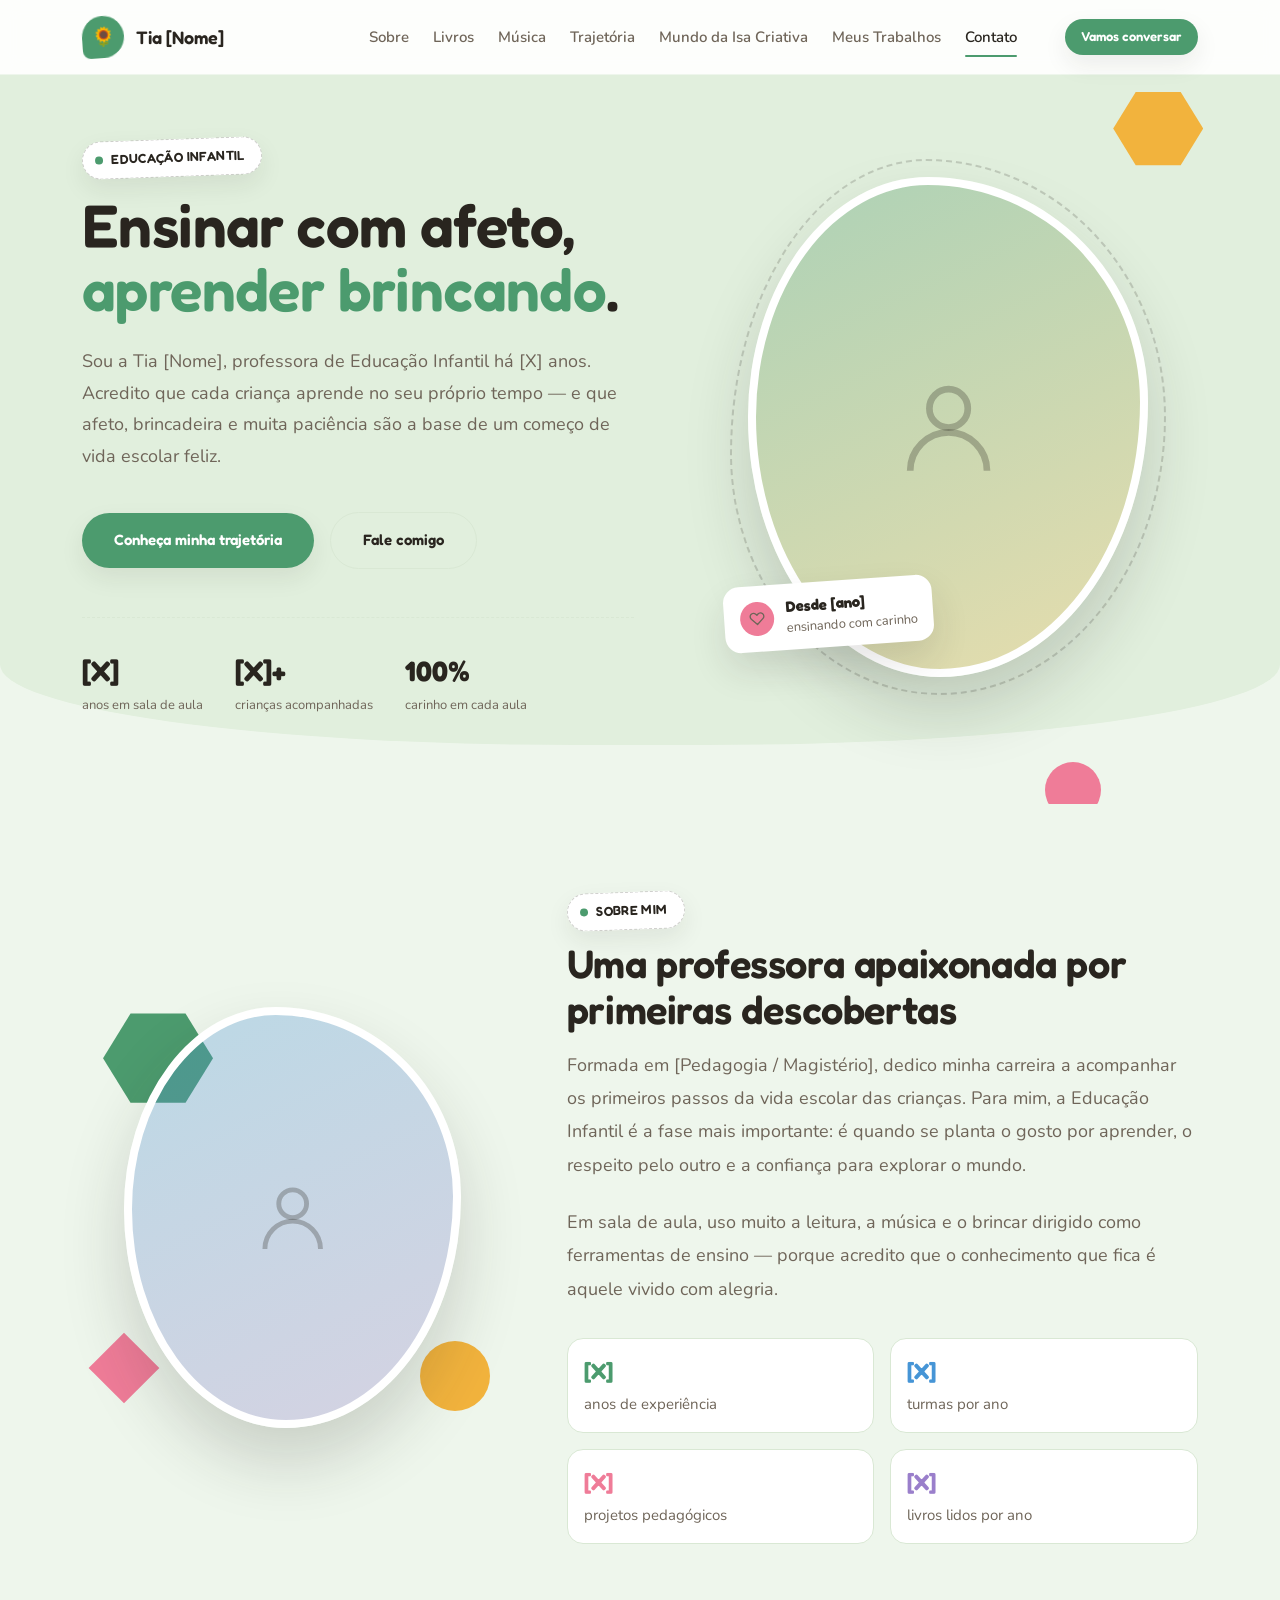
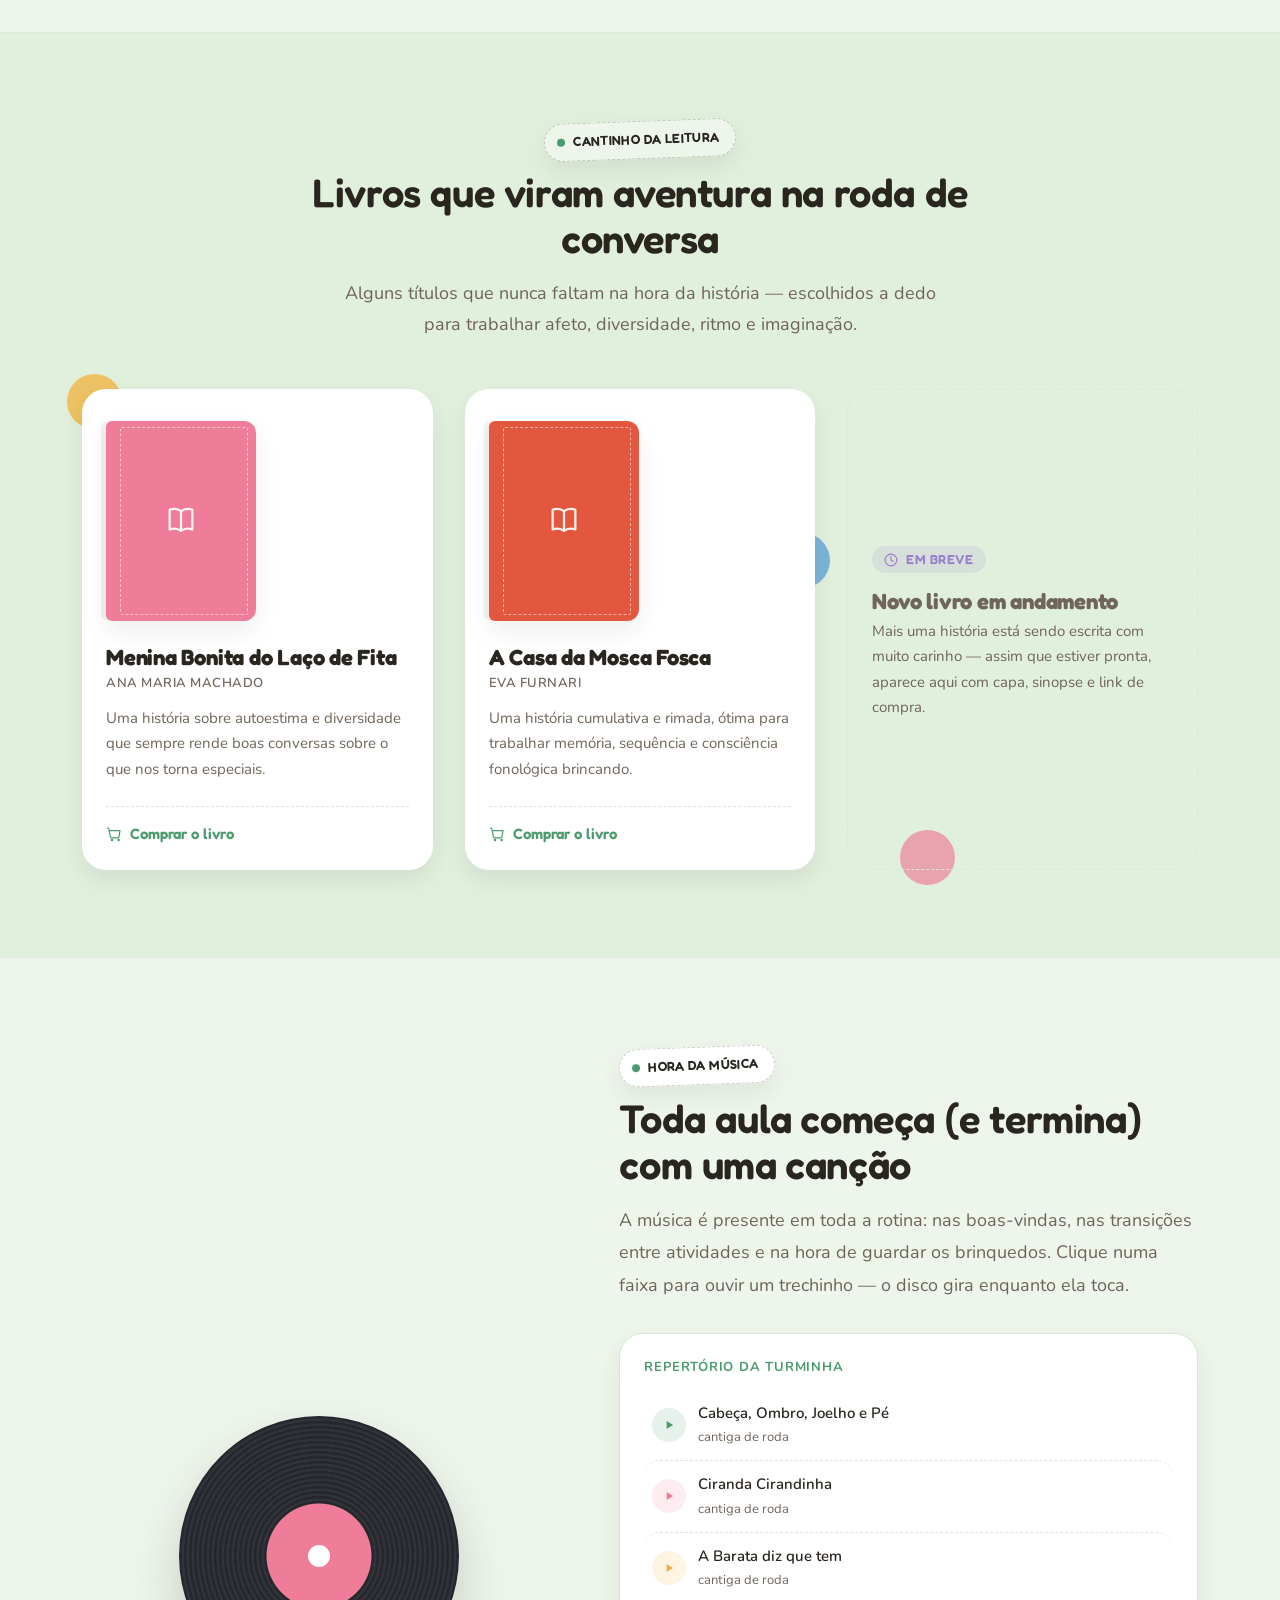
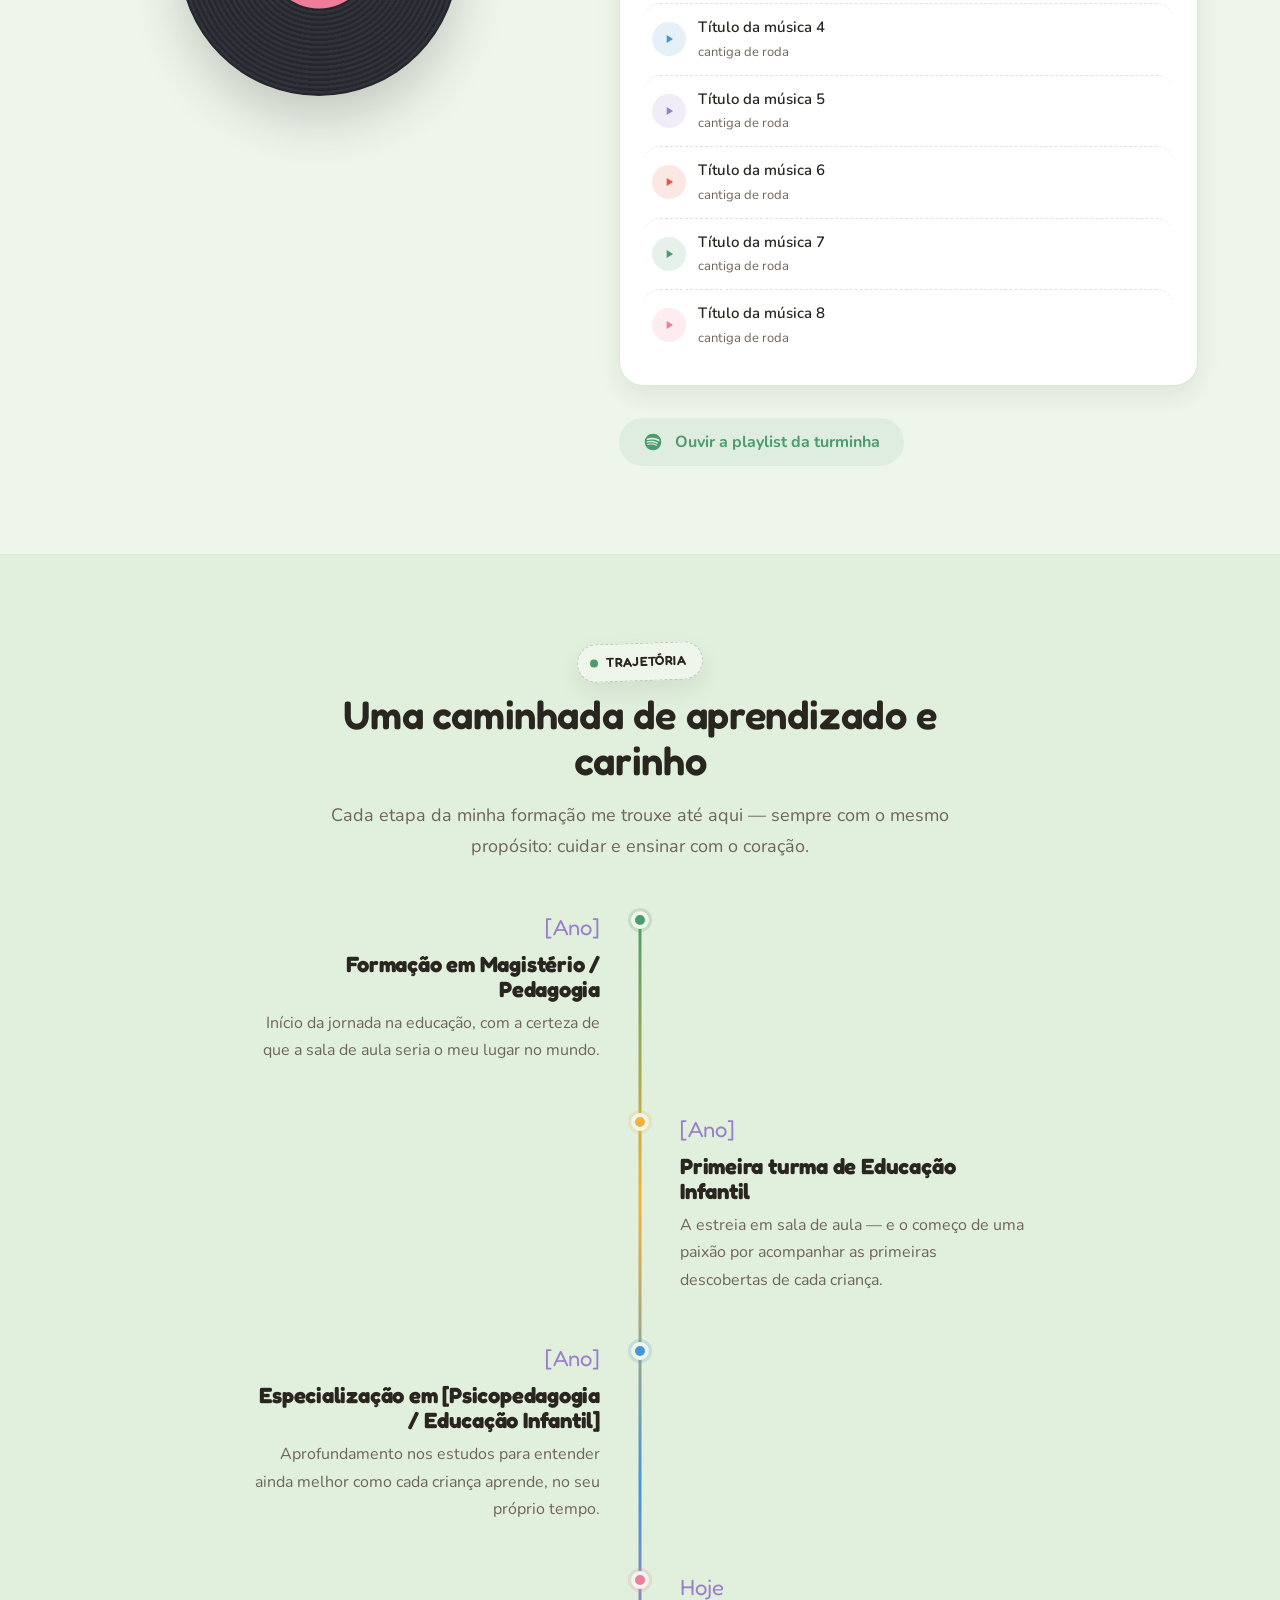
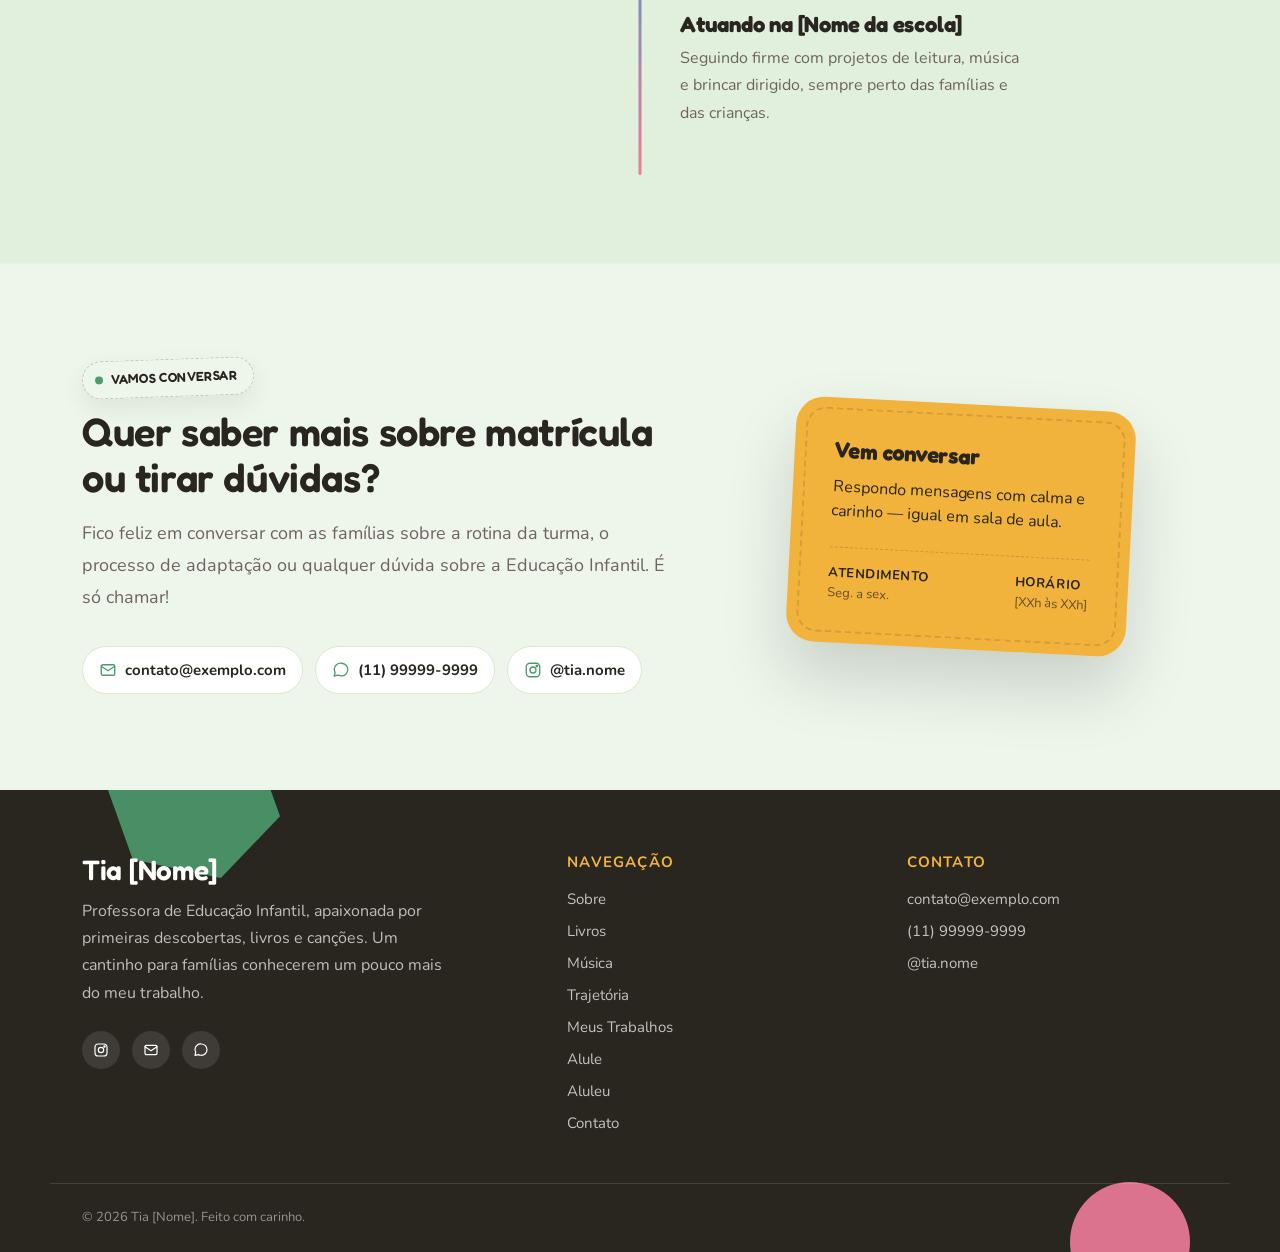
==== commit ca898e79: "Add pages for Alule and Aluleu, including character bios and galleries - Created alule.html and alul" ====
--- a/index.html
+++ b/index.html
@@ -31,6 +31,14 @@
           <li><a href="#livros" class="nav__link">Livros</a></li>
           <li><a href="#musica" class="nav__link">Música</a></li>
           <li><a href="#trajetoria" class="nav__link">Trajetória</a></li>
+          <li class="nav__item--has-children">
+            <a href="alule.html" class="nav__link">Mundo da Isa Criativa</a>
+            <ul class="nav__submenu">
+              <li><a href="alule.html" class="nav__link">Alule</a></li>
+              <li><a href="aluleu.html" class="nav__link">Aluleu</a></li>
+            </ul>
+          </li>
+          <li><a href="trabalhos.html" class="nav__link">Meus Trabalhos</a></li>
           <li><a href="#contato" class="nav__link">Contato</a></li>
           <li><a href="#contato" class="btn btn--primary btn--sm nav__cta-mobile">Vamos conversar</a></li>
         </ul>
@@ -181,14 +189,31 @@
           </p>
         </div>
 
+        <!--
+          ===================== COMO EDITAR OS LIVROS =====================
+          Livro 1 e Livro 2 (reais): troque o src da imagem, o título, a
+          autora, a sinopse e o href do botão "Comprar" pelo link de venda
+          real (loja própria, Amazon, etc.). Coloque a capa em
+          assets/img/livros/.
+          Livro 3 ("em breve"): não precisa de capa nem de botão — só o
+          título e uma frase curta contando que está a caminho.
+          ====================================================================
+        -->
         <div class="books__grid">
           <div class="books__item reveal">
             <article class="book-card">
               <div class="book-card__cover book-card__cover--pink">
-                <svg viewBox="0 0 24 24" fill="none" stroke="currentColor" stroke-width="1.6" stroke-linecap="round" stroke-linejoin="round">
-                  <path d="M12 5c-2-1.6-5-2-8-1v14c3-1 6-.6 8 1 2-1.6 5-2 8-1V4c-3-1-6-.6-8 1Z"></path>
-                  <path d="M12 5v14"></path>
-                </svg>
+                <img
+                  src="assets/img/livros/livro-1.jpg"
+                  alt="Capa do livro Menina Bonita do Laço de Fita"
+                  onerror="this.style.display='none'; this.nextElementSibling.style.display='flex';"
+                />
+                <span style="display:none; align-items:center; justify-content:center; width:100%; height:100%;">
+                  <svg viewBox="0 0 24 24" fill="none" stroke="currentColor" stroke-width="1.6" stroke-linecap="round" stroke-linejoin="round">
+                    <path d="M12 5c-2-1.6-5-2-8-1v14c3-1 6-.6 8 1 2-1.6 5-2 8-1V4c-3-1-6-.6-8 1Z"></path>
+                    <path d="M12 5v14"></path>
+                  </svg>
+                </span>
               </div>
               <h3 class="book-card__title">Menina Bonita do Laço de Fita</h3>
               <span class="book-card__author">Ana Maria Machado</span>
@@ -196,16 +221,31 @@
                 Uma história sobre autoestima e diversidade que sempre rende boas conversas
                 sobre o que nos torna especiais.
               </p>
+              <a href="#" target="_blank" rel="noopener" class="book-card__buy">
+                <svg viewBox="0 0 24 24" fill="none" stroke="currentColor" stroke-width="1.8" stroke-linecap="round" stroke-linejoin="round">
+                  <circle cx="9" cy="21" r="1"></circle>
+                  <circle cx="19" cy="21" r="1"></circle>
+                  <path d="M2 3h2l2.6 13.2a2 2 0 0 0 2 1.6h8.8a2 2 0 0 0 2-1.6L21 7H6"></path>
+                </svg>
+                Comprar o livro
+              </a>
             </article>
           </div>
 
           <div class="books__item reveal">
             <article class="book-card">
-              <div class="book-card__cover book-card__cover--blue">
-                <svg viewBox="0 0 24 24" fill="none" stroke="currentColor" stroke-width="1.6" stroke-linecap="round" stroke-linejoin="round">
-                  <path d="M12 5c-2-1.6-5-2-8-1v14c3-1 6-.6 8 1 2-1.6 5-2 8-1V4c-3-1-6-.6-8 1Z"></path>
-                  <path d="M12 5v14"></path>
-                </svg>
+              <div class="book-card__cover book-card__cover--red">
+                <img
+                  src="assets/img/livros/livro-2.jpg"
+                  alt="Capa do livro A Casa da Mosca Fosca"
+                  onerror="this.style.display='none'; this.nextElementSibling.style.display='flex';"
+                />
+                <span style="display:none; align-items:center; justify-content:center; width:100%; height:100%;">
+                  <svg viewBox="0 0 24 24" fill="none" stroke="currentColor" stroke-width="1.6" stroke-linecap="round" stroke-linejoin="round">
+                    <path d="M12 5c-2-1.6-5-2-8-1v14c3-1 6-.6 8 1 2-1.6 5-2 8-1V4c-3-1-6-.6-8 1Z"></path>
+                    <path d="M12 5v14"></path>
+                  </svg>
+                </span>
               </div>
               <h3 class="book-card__title">A Casa da Mosca Fosca</h3>
               <span class="book-card__author">Eva Furnari</span>
@@ -213,22 +253,30 @@
                 Uma história cumulativa e rimada, ótima para trabalhar memória, sequência e
                 consciência fonológica brincando.
               </p>
+              <a href="#" target="_blank" rel="noopener" class="book-card__buy">
+                <svg viewBox="0 0 24 24" fill="none" stroke="currentColor" stroke-width="1.8" stroke-linecap="round" stroke-linejoin="round">
+                  <circle cx="9" cy="21" r="1"></circle>
+                  <circle cx="19" cy="21" r="1"></circle>
+                  <path d="M2 3h2l2.6 13.2a2 2 0 0 0 2 1.6h8.8a2 2 0 0 0 2-1.6L21 7H6"></path>
+                </svg>
+                Comprar o livro
+              </a>
             </article>
           </div>
 
           <div class="books__item reveal">
-            <article class="book-card">
-              <div class="book-card__cover book-card__cover--green">
-                <svg viewBox="0 0 24 24" fill="none" stroke="currentColor" stroke-width="1.6" stroke-linecap="round" stroke-linejoin="round">
-                  <path d="M12 5c-2-1.6-5-2-8-1v14c3-1 6-.6 8 1 2-1.6 5-2 8-1V4c-3-1-6-.6-8 1Z"></path>
-                  <path d="M12 5v14"></path>
-                </svg>
-              </div>
-              <h3 class="book-card__title">Marcelo, Marmelo, Martelo</h3>
-              <span class="book-card__author">Ruth Rocha</span>
+            <article class="book-card book-card--soon">
+              <span class="book-card__soon-badge">
+                <svg viewBox="0 0 24 24" width="14" height="14" fill="none" stroke="currentColor" stroke-width="2" stroke-linecap="round" stroke-linejoin="round">
+                  <circle cx="12" cy="12" r="10"></circle>
+                  <path d="M12 6v6l4 2"></path>
+                </svg>
+                Em breve
+              </span>
+              <h3 class="book-card__title">Novo livro em andamento</h3>
               <p class="book-card__text">
-                Um passeio pelas palavras e seus sons, que a turma adora repetir em voz alta
-                até decorar de tanto rir.
+                Mais uma história está sendo escrita com muito carinho — assim que estiver
+                pronta, aparece aqui com capa, sinopse e link de compra.
               </p>
             </article>
           </div>
@@ -241,7 +289,7 @@
       <div class="container section__container">
         <div class="music-section__grid">
           <div class="music-section__visual reveal">
-            <div class="music-section__disc" aria-hidden="true"></div>
+            <div class="music-section__disc" id="disc" aria-hidden="true"></div>
           </div>
 
           <div class="music-section__content reveal">
@@ -249,42 +297,18 @@
             <h2 class="section__title">Toda aula começa (e termina) com uma canção</h2>
             <p class="music-section__text">
               A música é presente em toda a rotina: nas boas-vindas, nas transições entre
-              atividades e na hora de guardar os brinquedos. Ela ajuda a turma a memorizar
-              rotinas, ampliar o vocabulário e trabalhar coordenação motora — tudo isso
-              cantando e dançando.
-            </p>
-
+              atividades e na hora de guardar os brinquedos. Clique numa faixa para ouvir um
+              trechinho — o disco gira enquanto ela toca.
+            </p>
+
+            <!--
+              A lista de faixas abaixo é montada sozinha pelo js/musica-player.js,
+              a partir de js/data-musica.js. Para trocar as 8 músicas (título e
+              arquivo mp3), edite SÓ o js/data-musica.js — não mexa aqui.
+            -->
             <div class="music-section__player">
-              <div class="player">
+              <div class="player" id="player">
                 <span class="player__label">Repertório da turminha</span>
-
-                <div class="player__track">
-                  <span class="player__icon">
-                    <svg viewBox="0 0 24 24" fill="currentColor"><path d="M8 5v14l11-7z"></path></svg>
-                  </span>
-                  <span>
-                    <span class="player__name" style="display:block;">Cabeça, Ombro, Joelho e Pé</span>
-                    <span class="player__meta">cantiga de roda</span>
-                  </span>
-                </div>
-                <div class="player__track">
-                  <span class="player__icon">
-                    <svg viewBox="0 0 24 24" fill="currentColor"><path d="M8 5v14l11-7z"></path></svg>
-                  </span>
-                  <span>
-                    <span class="player__name" style="display:block;">Ciranda Cirandinha</span>
-                    <span class="player__meta">cantiga de roda</span>
-                  </span>
-                </div>
-                <div class="player__track">
-                  <span class="player__icon">
-                    <svg viewBox="0 0 24 24" fill="currentColor"><path d="M8 5v14l11-7z"></path></svg>
-                  </span>
-                  <span>
-                    <span class="player__name" style="display:block;">A Barata diz que tem</span>
-                    <span class="player__meta">cantiga de roda</span>
-                  </span>
-                </div>
               </div>
             </div>
 
@@ -449,6 +473,9 @@
           <li><a href="#livros">Livros</a></li>
           <li><a href="#musica">Música</a></li>
           <li><a href="#trajetoria">Trajetória</a></li>
+          <li><a href="trabalhos.html">Meus Trabalhos</a></li>
+          <li><a href="alule.html">Alule</a></li>
+          <li><a href="aluleu.html">Aluleu</a></li>
           <li><a href="#contato">Contato</a></li>
         </ul>
       </div>
@@ -470,6 +497,8 @@
     </div>
   </footer>
 
+  <script src="js/data-musica.js" defer></script>
+  <script src="js/musica-player.js" defer></script>
   <script src="js/main.js" defer></script>
 </body>
 </html>
--- a/css/style.css
+++ b/css/style.css
@@ -7,9 +7,11 @@
 
 /* -------------------------------------------------------------------------
    1. ABSTRACTS — variáveis
-   Paleta "caixinha de giz de cera": papel creme + tinta carvão + 5 cores
-   de giz, cada uma com um trabalho fixo (verde = natureza, amarelo = alegria,
-   rosa = afeto, azul = calma, roxo = imaginação).
+   Paleta "mundo da Isa Criativa": fundo verde clarinho + tinta carvão + 6
+   cores vivas dos personagens, cada uma com um trabalho fixo (verde =
+   natureza, amarelo = alegria, rosa = afeto, azul = calma, roxo =
+   imaginação, vermelho = energia). Para trocar QUALQUER cor do site,
+   mude só os valores aqui dentro — o resto do arquivo usa só var(--nome).
    ------------------------------------------------------------------------- */
 :root {
   /* Cores base */
@@ -18,11 +20,11 @@
   --color-text-light: #6f6559;
   --color-white: #ffffff;
   --color-white-rgb: 255, 255, 255;
-  --color-background: #fbf7ee;
-  --color-background-soft: #f4efe0;
-  --color-border: #e8dfcb;
-
-  /* Cores de destaque */
+  --color-background: #eef6ec;
+  --color-background-soft: #e1efdd;
+  --color-border: #d9e8d4;
+
+  /* Cores de destaque — as cores "vivas" dos personagens */
   --color-green: #4c9b6e;
   --color-green-rgb: 76, 155, 110;
   --color-yellow: #f2b33d;
@@ -33,6 +35,8 @@
   --color-blue-rgb: 70, 149, 214;
   --color-purple: #9a7fcb;
   --color-purple-rgb: 154, 127, 203;
+  --color-red: #e4573f;
+  --color-red-rgb: 228, 87, 63;
 
   /* Tipografia */
   --font-display: "Fredoka", ui-rounded, "Segoe UI", sans-serif;
@@ -425,11 +429,19 @@
 }
 
 /* -------------------------------------------------------------------------
-   7. COMPONENTS — livro (ilustração css)
+   7. COMPONENTS — livro
+   .book-card normal: capa (foto real, com ícone de fallback caso a imagem
+   ainda não exista) + título + autora + sinopse + botão "Comprar" grudado
+   embaixo (margin-top: auto empurra o botão para o rodapé do card).
+   .book-card--soon: terceiro card, sem capa/botão, estilo apagado com
+   selo "Em breve". Para trocar texto/link, edite o HTML de cada <article>
+   — este bloco de CSS serve para os três cards.
    ------------------------------------------------------------------------- */
 .book-card {
   position: relative;
   z-index: var(--z-content);
+  display: flex;
+  flex-direction: column;
   height: 100%;
   padding: var(--space-6) var(--space-5) var(--space-5);
   background-color: var(--color-white);
@@ -445,14 +457,22 @@
 
 .book-card__cover {
   position: relative;
-  width: 88px;
-  height: 118px;
+  width: 100%;
+  max-width: 150px;
+  aspect-ratio: 3 / 4;
   margin-bottom: var(--space-5);
-  border-radius: 4px 10px 10px 4px;
+  overflow: hidden;
+  border-radius: 6px 12px 12px 6px;
   box-shadow: -6px 0 0 -1px rgba(var(--color-text-rgb), 0.06), var(--shadow-sm);
   display: flex;
   align-items: center;
   justify-content: center;
+}
+
+.book-card__cover img {
+  width: 100%;
+  height: 100%;
+  object-fit: cover;
 }
 
 .book-card__cover::before {
@@ -461,6 +481,7 @@
   inset: 6px 8px 6px 14px;
   border: 1.5px dashed rgba(255, 255, 255, 0.55);
   border-radius: 2px;
+  pointer-events: none;
 }
 
 .book-card__cover svg {
@@ -479,6 +500,14 @@
 
 .book-card__cover--blue {
   background-color: var(--color-blue);
+}
+
+.book-card__cover--yellow {
+  background-color: var(--color-yellow);
+}
+
+.book-card__cover--red {
+  background-color: var(--color-red);
 }
 
 .book-card__title {
@@ -500,8 +529,70 @@
   line-height: 1.7;
 }
 
+.book-card__buy {
+  display: inline-flex;
+  align-items: center;
+  gap: var(--space-2);
+  margin-top: var(--space-5);
+  padding-top: var(--space-4);
+  border-top: 1px dashed var(--color-border);
+  font-family: var(--font-display);
+  font-size: var(--font-sm);
+  font-weight: var(--fw-semibold);
+  color: var(--color-green);
+  transition: gap var(--transition-fast);
+}
+
+.book-card__buy svg {
+  width: 16px;
+  height: 16px;
+  flex-shrink: 0;
+}
+
+.book-card__buy:hover {
+  gap: var(--space-3);
+}
+
+.book-card--soon {
+  justify-content: center;
+  align-items: flex-start;
+  background-color: transparent;
+  border: 1.5px dashed var(--color-border);
+  box-shadow: none;
+}
+
+.book-card--soon:hover {
+  transform: none;
+  box-shadow: none;
+}
+
+.book-card__soon-badge {
+  display: inline-flex;
+  align-items: center;
+  gap: var(--space-2);
+  margin-bottom: var(--space-4);
+  padding: var(--space-1) var(--space-3);
+  border-radius: var(--radius-pill);
+  background-color: rgba(var(--color-purple-rgb), 0.14);
+  color: var(--color-purple);
+  font-family: var(--font-display);
+  font-size: var(--font-xs);
+  font-weight: var(--fw-semibold);
+  text-transform: uppercase;
+  letter-spacing: 0.04em;
+}
+
+.book-card--soon .book-card__title {
+  color: var(--color-text-light);
+}
+
 /* -------------------------------------------------------------------------
-   8. COMPONENTS — player de música (decorativo)
+   8. COMPONENTS — player de música (funcional)
+   Cada .player__track é um <button> real. js/musica-player.js alterna a
+   classe .is-active e troca o ícone play/pause; a cor de cada faixa vem
+   de data-color (green | yellow | pink | blue | purple | red), lido via
+   --track-accent / --track-accent-rgb. Para trocar as músicas, edite
+   SÓ o arquivo js/data-musica.js — este bloco de CSS não precisa mudar.
    ------------------------------------------------------------------------- */
 .player {
   position: relative;
@@ -527,11 +618,30 @@
   display: flex;
   align-items: center;
   gap: var(--space-3);
-  padding: var(--space-3) 0;
+  width: 100%;
+  padding: var(--space-3) var(--space-2);
+  border-radius: var(--radius-md);
+  text-align: left;
+  font-family: inherit;
+  color: inherit;
+  transition: background-color var(--transition-fast), transform var(--transition-fast);
 }
 
 .player__track + .player__track {
   border-top: 1px dashed var(--color-border);
+}
+
+.player__track:hover {
+  background-color: rgba(var(--color-text-rgb), 0.035);
+}
+
+.player__track.is-active {
+  background-color: rgba(var(--track-accent-rgb, var(--color-green-rgb)), 0.1);
+}
+
+.player__track:disabled {
+  cursor: not-allowed;
+  opacity: 0.5;
 }
 
 .player__icon {
@@ -542,13 +652,26 @@
   height: 34px;
   flex-shrink: 0;
   border-radius: 50%;
-  background-color: rgba(var(--color-green-rgb), 0.12);
-  color: var(--color-green);
+  background-color: rgba(var(--track-accent-rgb, var(--color-green-rgb)), 0.14);
+  color: var(--track-accent, var(--color-green));
+  transition: background-color var(--transition-fast);
 }
 
 .player__icon svg {
   width: 14px;
   height: 14px;
+}
+
+.player__icon .icon-pause {
+  display: none;
+}
+
+.player__track.is-active .icon-play {
+  display: none;
+}
+
+.player__track.is-active .icon-pause {
+  display: block;
 }
 
 .player__name {
@@ -560,6 +683,15 @@
 .player__meta {
   font-size: var(--font-xs);
   color: var(--color-text-light);
+}
+
+.player__progress {
+  margin-top: var(--space-4);
+  padding-top: var(--space-4);
+  border-top: 1px dashed var(--color-border);
+  font-size: var(--font-xs);
+  color: var(--color-text-light);
+  text-align: center;
 }
 
 /* -------------------------------------------------------------------------
@@ -593,10 +725,19 @@
   position: sticky;
   top: 0;
   z-index: var(--z-header);
+  border-bottom: 1px solid transparent;
+  transition: border-color var(--transition-normal), box-shadow var(--transition-normal);
+}
+
+/* O fundo desfocado fica num pseudo-elemento: backdrop-filter direto no
+   .header faria o menu mobile (position: fixed) ficar preso dentro dele. */
+.header::before {
+  content: "";
+  position: absolute;
+  inset: 0;
+  z-index: -1;
   background-color: rgba(var(--color-white-rgb), 0.85);
   backdrop-filter: blur(10px);
-  border-bottom: 1px solid transparent;
-  transition: border-color var(--transition-normal), box-shadow var(--transition-normal);
 }
 
 .header.is-scrolled {
@@ -683,6 +824,73 @@
   flex-shrink: 0;
 }
 
+/* submenu "Personagens" (Alule / Aluleu) — dropdown no desktop,
+   lista sempre aberta e recuada dentro do menu cheio do celular */
+.nav__item--has-children {
+  position: relative;
+}
+
+.nav__submenu {
+  display: flex;
+  flex-direction: column;
+}
+
+@media (min-width: 901px) {
+  .nav__list {
+    gap: var(--space-5);
+  }
+
+  .nav__submenu {
+    position: absolute;
+    top: calc(100% + var(--space-3));
+    left: 50%;
+    transform: translate(-50%, 8px);
+    min-width: 160px;
+    padding: var(--space-2);
+    background-color: var(--color-white);
+    border: 1px solid var(--color-border);
+    border-radius: var(--radius-md);
+    box-shadow: var(--shadow-md);
+    opacity: 0;
+    visibility: hidden;
+    pointer-events: none;
+    transition: opacity var(--transition-fast), transform var(--transition-fast), visibility var(--transition-fast);
+    z-index: var(--z-overlay);
+  }
+
+  .nav__item--has-children:hover .nav__submenu,
+  .nav__item--has-children:focus-within .nav__submenu {
+    opacity: 1;
+    visibility: visible;
+    pointer-events: auto;
+    transform: translate(-50%, 0);
+  }
+
+  .nav__submenu .nav__link {
+    padding: var(--space-3) var(--space-4);
+    border-radius: var(--radius-sm);
+    white-space: nowrap;
+  }
+
+  .nav__submenu .nav__link::after {
+    display: none;
+  }
+
+  .nav__submenu .nav__link:hover {
+    background-color: var(--color-background);
+  }
+}
+
+@media (min-width: 901px) and (max-width: 1100px) {
+  .nav__list {
+    gap: var(--space-4);
+  }
+
+  .nav__link {
+    font-size: var(--font-xs);
+  }
+}
+
 .nav-toggle {
   display: none;
   flex-direction: column;
@@ -773,6 +981,16 @@
     display: inline-flex;
     margin: var(--space-3) var(--space-5) 0;
   }
+
+  .nav__submenu {
+    width: 100%;
+    padding-left: var(--space-4);
+  }
+
+  .nav__submenu .nav__link {
+    font-size: var(--font-md);
+    color: var(--color-text-light);
+  }
 }
 
 @media (min-width: 901px) {
@@ -1250,7 +1468,15 @@
   border-radius: 50%;
   background: repeating-radial-gradient(circle, #30333a 0, #30333a 2px, #25272c 3px, #25272c 5px);
   box-shadow: 0 25px 50px rgba(var(--color-text-rgb), 0.2);
-  animation: rotate-slow 20s linear infinite;
+  animation: rotate-slow 5.5s linear infinite;
+  /* parado por padrão — só gira enquanto uma faixa toca (js/musica-player.js) */
+  animation-play-state: paused;
+  transition: box-shadow var(--transition-normal);
+}
+
+.music-section__disc.is-playing {
+  animation-play-state: running;
+  box-shadow: 0 30px 60px rgba(var(--color-text-rgb), 0.3);
 }
 
 .music-section__disc::before {
@@ -1261,8 +1487,9 @@
   width: 105px;
   height: 105px;
   border-radius: 50%;
-  background-color: var(--color-pink);
+  background-color: var(--track-accent, var(--color-pink));
   transform: translate(-50%, -50%);
+  transition: background-color var(--transition-normal);
 }
 
 .music-section__disc::after {
@@ -1849,7 +2076,164 @@
 }
 
 /* -------------------------------------------------------------------------
-   15. ABSTRACTS — animações
+   16. COMPONENTS — cabeçalho de página interna
+   Usado no topo de trabalhos.html, alule.html e aluleu.html. Cada página
+   define --page-accent / --page-accent-rgb no <body> (veja bloco 19) para
+   colorir o traço e o eyebrow sem duplicar CSS.
+   ------------------------------------------------------------------------- */
+.page-header {
+  position: relative;
+  padding: var(--space-9) 0 var(--space-7);
+  text-align: center;
+  overflow: hidden;
+}
+
+.page-header::before {
+  content: "";
+  position: absolute;
+  z-index: var(--z-background);
+  top: -60px;
+  left: 50%;
+  width: 360px;
+  height: 220px;
+  background-color: rgba(var(--page-accent-rgb, var(--color-green-rgb)), 0.16);
+  border-radius: 0 0 50% 50% / 0 0 100% 100%;
+  transform: translateX(-50%);
+}
+
+.page-header__inner {
+  position: relative;
+  z-index: var(--z-content);
+  max-width: 680px;
+  margin-inline: auto;
+}
+
+.page-header .eyebrow__dot {
+  background-color: var(--page-accent, var(--color-green));
+}
+
+.page-header__title {
+  margin-top: var(--space-3);
+  margin-bottom: var(--space-4);
+}
+
+.page-header__text {
+  font-size: var(--font-lg);
+  line-height: 1.8;
+}
+
+/* -------------------------------------------------------------------------
+   17. COMPONENTS — galeria de fotos
+   Usada no banco de fotos (Meus Trabalhos) e nas páginas dos personagens.
+   js/galeria.js lê um array de { src, alt } de cada arquivo js/data-*.js e
+   gera um .gallery__item para cada foto — para adicionar/trocar fotos,
+   edite só o array, nunca este CSS nem o HTML.
+   ------------------------------------------------------------------------- */
+.gallery {
+  display: grid;
+  grid-template-columns: repeat(auto-fill, minmax(240px, 1fr));
+  gap: var(--space-5);
+}
+
+.gallery__item {
+  position: relative;
+  aspect-ratio: 4 / 3;
+  overflow: hidden;
+  border-radius: var(--radius-lg);
+  background: linear-gradient(155deg, rgba(var(--page-accent-rgb, var(--color-green-rgb)), 0.25), rgba(var(--color-yellow-rgb), 0.22));
+  box-shadow: var(--shadow-sm);
+  transition: transform var(--transition-normal), box-shadow var(--transition-normal);
+}
+
+.gallery__item:hover {
+  transform: translateY(-5px) rotate(-0.6deg);
+  box-shadow: var(--shadow-md);
+}
+
+.gallery__item img {
+  width: 100%;
+  height: 100%;
+  object-fit: cover;
+}
+
+.gallery__item .hero__photo-fallback svg {
+  width: 26%;
+  height: 26%;
+}
+
+.gallery__caption {
+  position: absolute;
+  inset: auto 0 0 0;
+  padding: var(--space-3) var(--space-4);
+  background: linear-gradient(to top, rgba(var(--color-text-rgb), 0.75), transparent);
+  color: var(--color-white);
+  font-size: var(--font-xs);
+  font-weight: var(--fw-semibold);
+  opacity: 0;
+  transform: translateY(6px);
+  transition: opacity var(--transition-fast), transform var(--transition-fast);
+}
+
+.gallery__item:hover .gallery__caption,
+.gallery__item:focus-within .gallery__caption {
+  opacity: 1;
+  transform: translateY(0);
+}
+
+.gallery__empty {
+  grid-column: 1 / -1;
+  padding: var(--space-8);
+  text-align: center;
+  border: 1.5px dashed var(--color-border);
+  border-radius: var(--radius-lg);
+  color: var(--color-text-light);
+}
+
+/* -------------------------------------------------------------------------
+   18. COMPONENTS — biografia do personagem
+   Bloco de texto curto (editado à mão por Augusto) acima da galeria nas
+   páginas alule.html / aluleu.html.
+   ------------------------------------------------------------------------- */
+.character-bio {
+  max-width: 720px;
+  margin: 0 auto var(--space-9);
+  text-align: center;
+}
+
+.character-bio__badge {
+  display: inline-flex;
+  align-items: center;
+  gap: var(--space-2);
+  margin-bottom: var(--space-5);
+  padding: var(--space-2) var(--space-4);
+  border-radius: var(--radius-pill);
+  background-color: rgba(var(--page-accent-rgb, var(--color-green-rgb)), 0.14);
+  color: var(--page-accent, var(--color-green));
+  font-family: var(--font-display);
+  font-weight: var(--fw-semibold);
+  font-size: var(--font-sm);
+}
+
+.character-bio__text {
+  font-size: var(--font-lg);
+  line-height: 1.85;
+}
+
+.character-bio__text + .character-bio__text {
+  margin-top: var(--space-4);
+}
+
+/* -------------------------------------------------------------------------
+   19. PAGES — páginas internas (trabalhos / personagens)
+   Cada página define a cor de destaque no próprio <body>, ex.:
+   <body class="inner-page" style="--page-accent: var(--color-blue); --page-accent-rgb: var(--color-blue-rgb);">
+   ------------------------------------------------------------------------- */
+.inner-page [id] {
+  scroll-margin-top: 90px;
+}
+
+/* -------------------------------------------------------------------------
+   20. ABSTRACTS — animações
    ------------------------------------------------------------------------- */
 @keyframes float {
   0%,
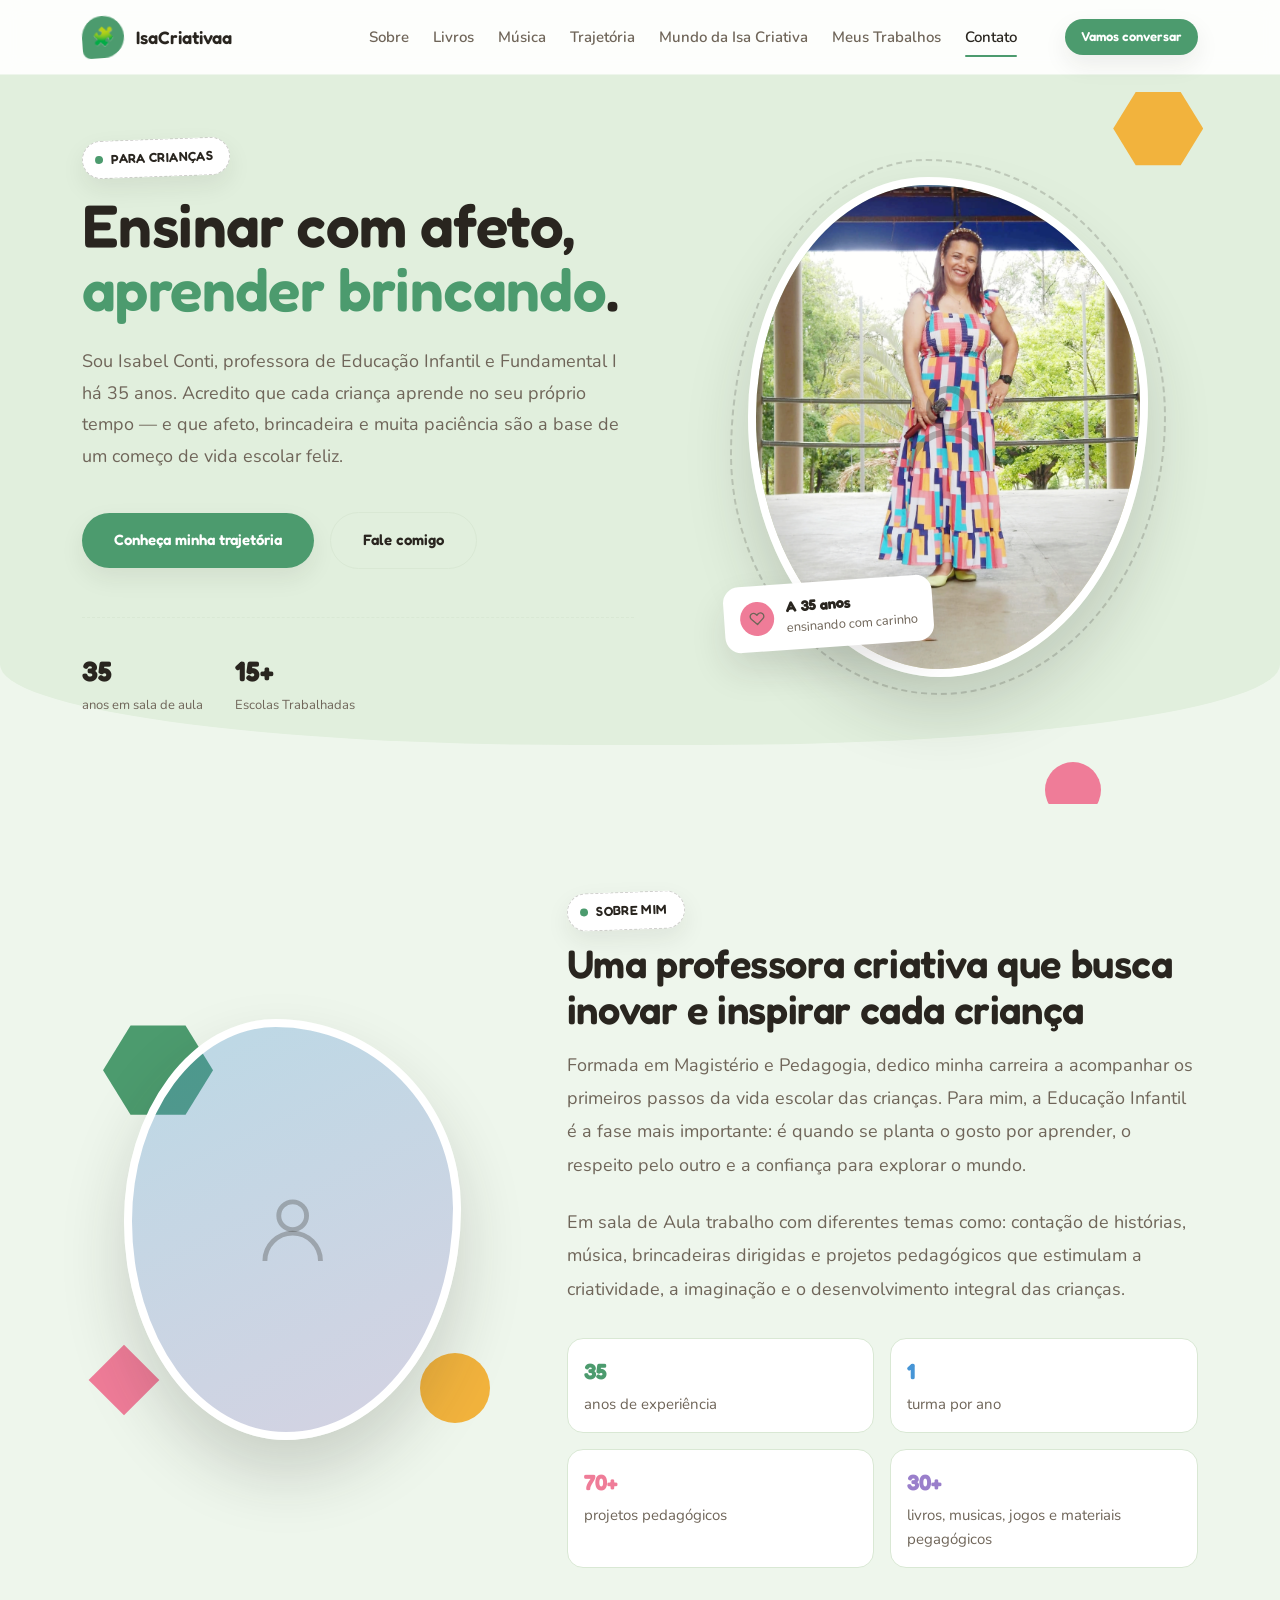
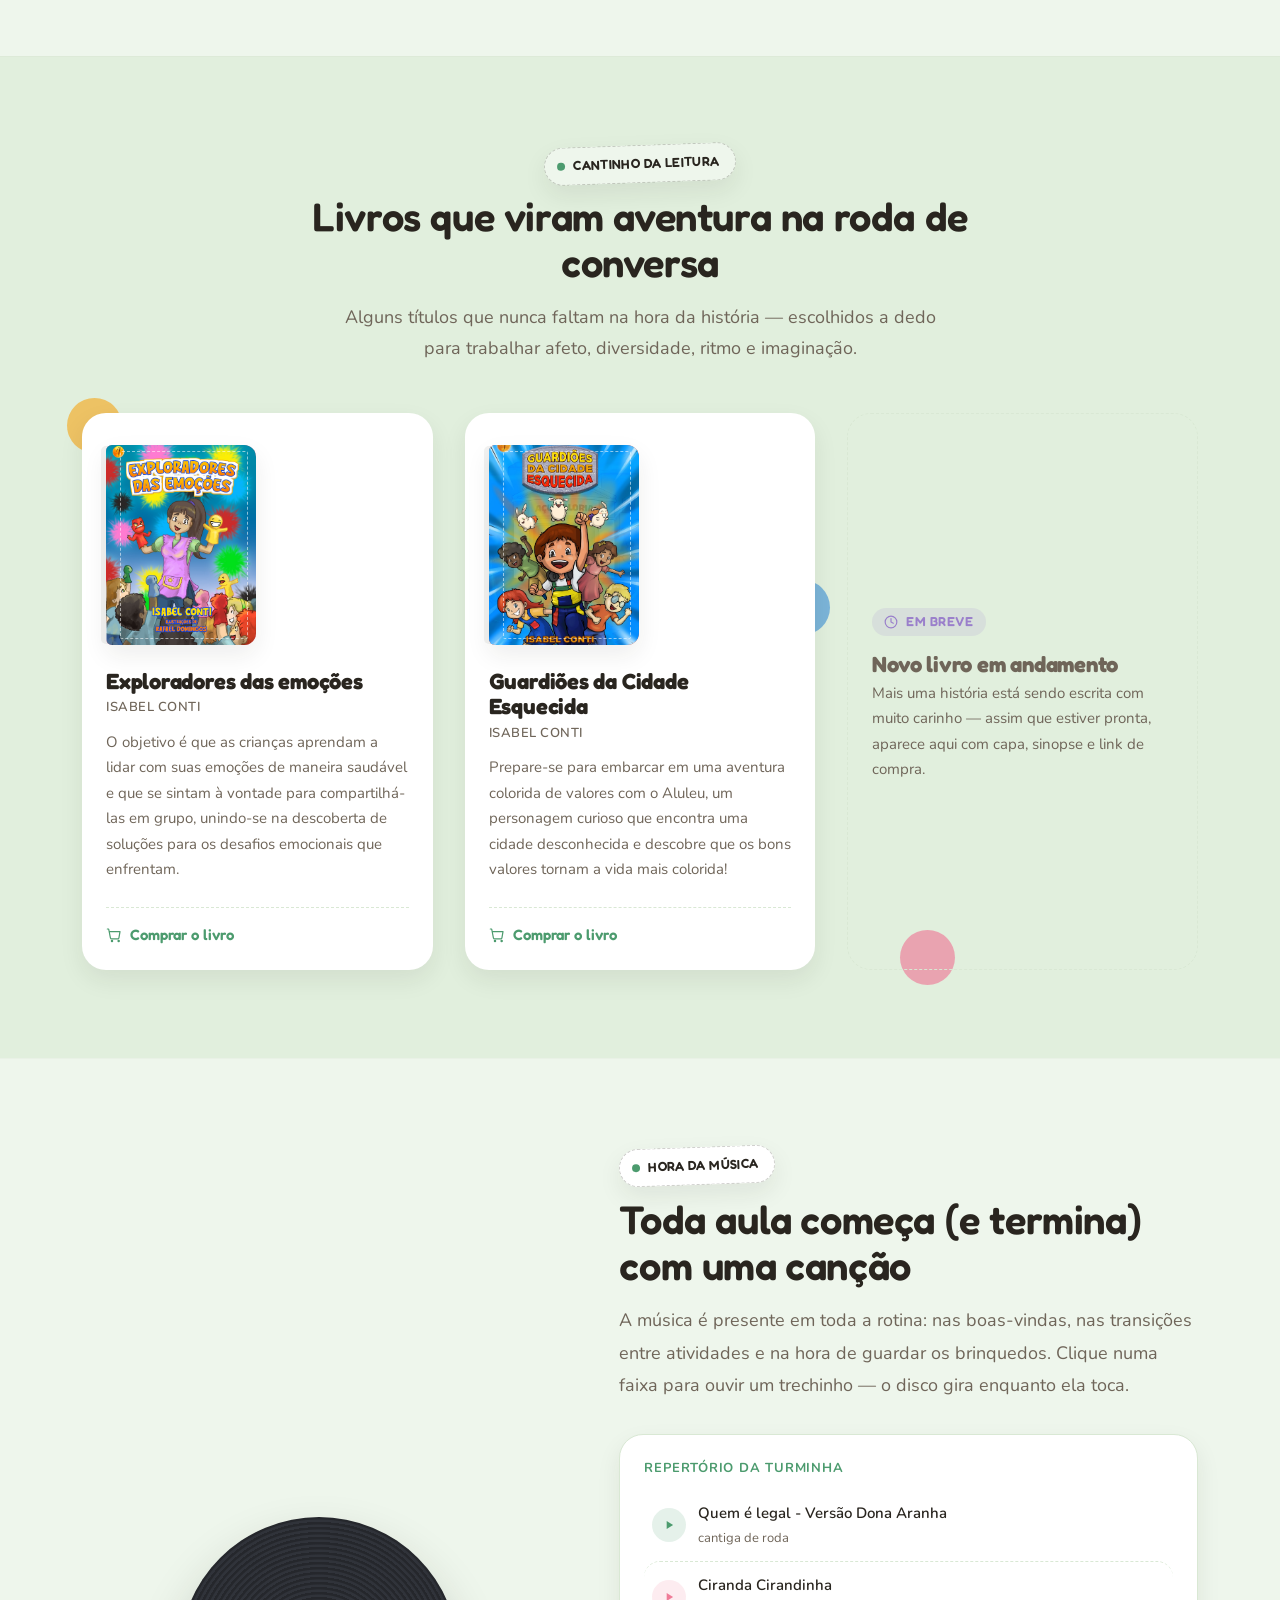
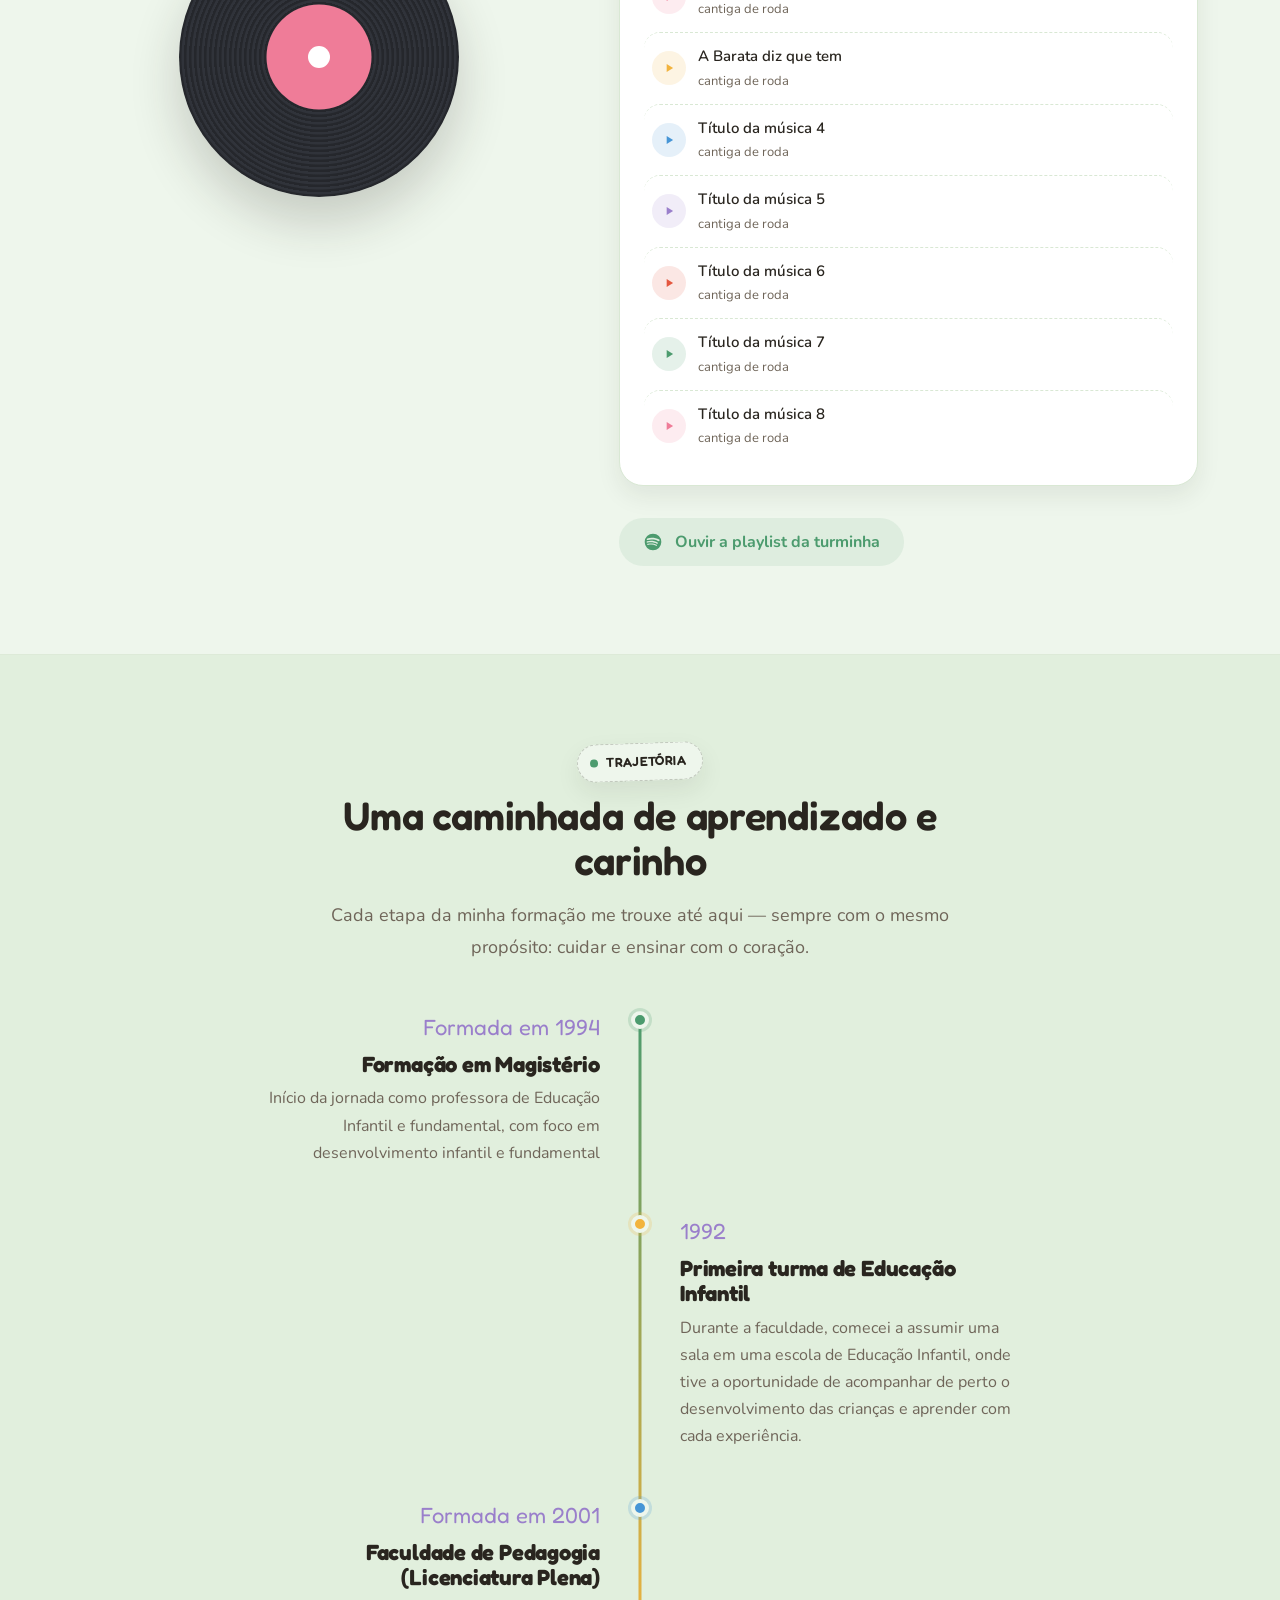
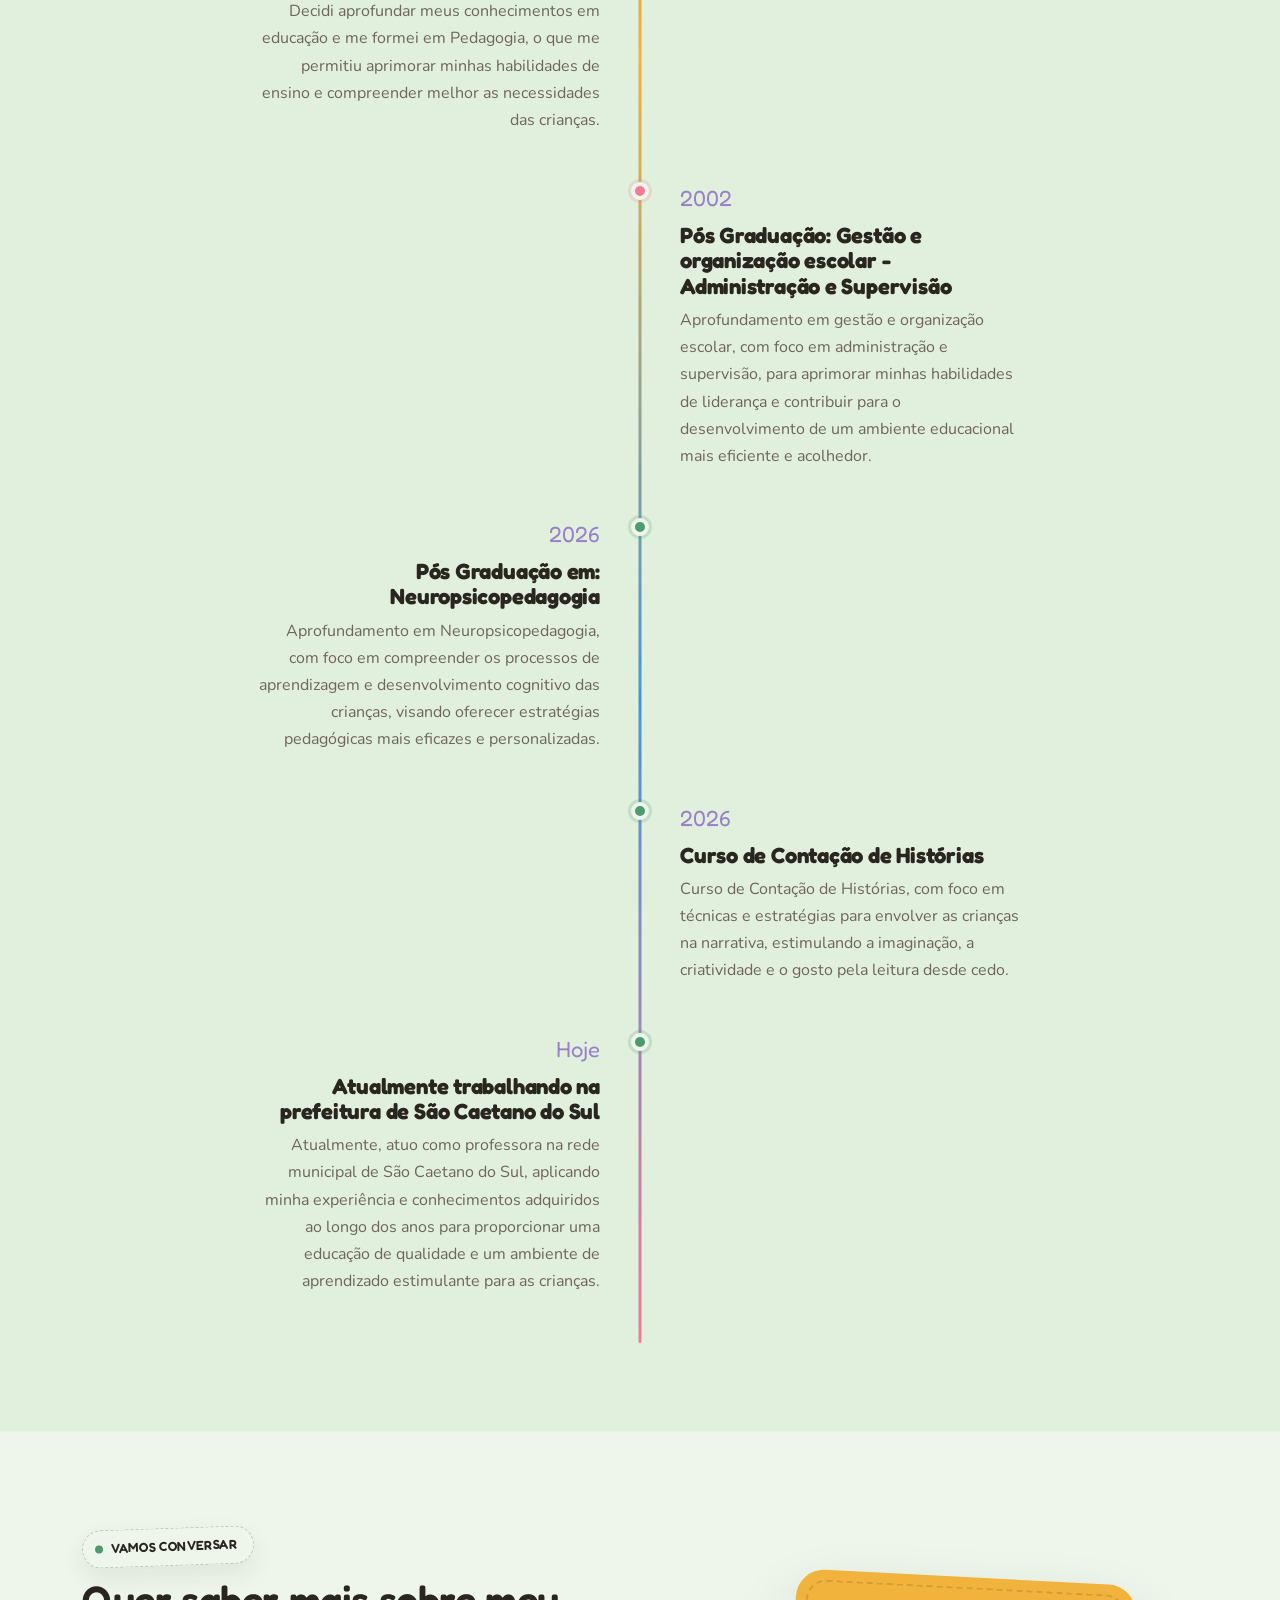
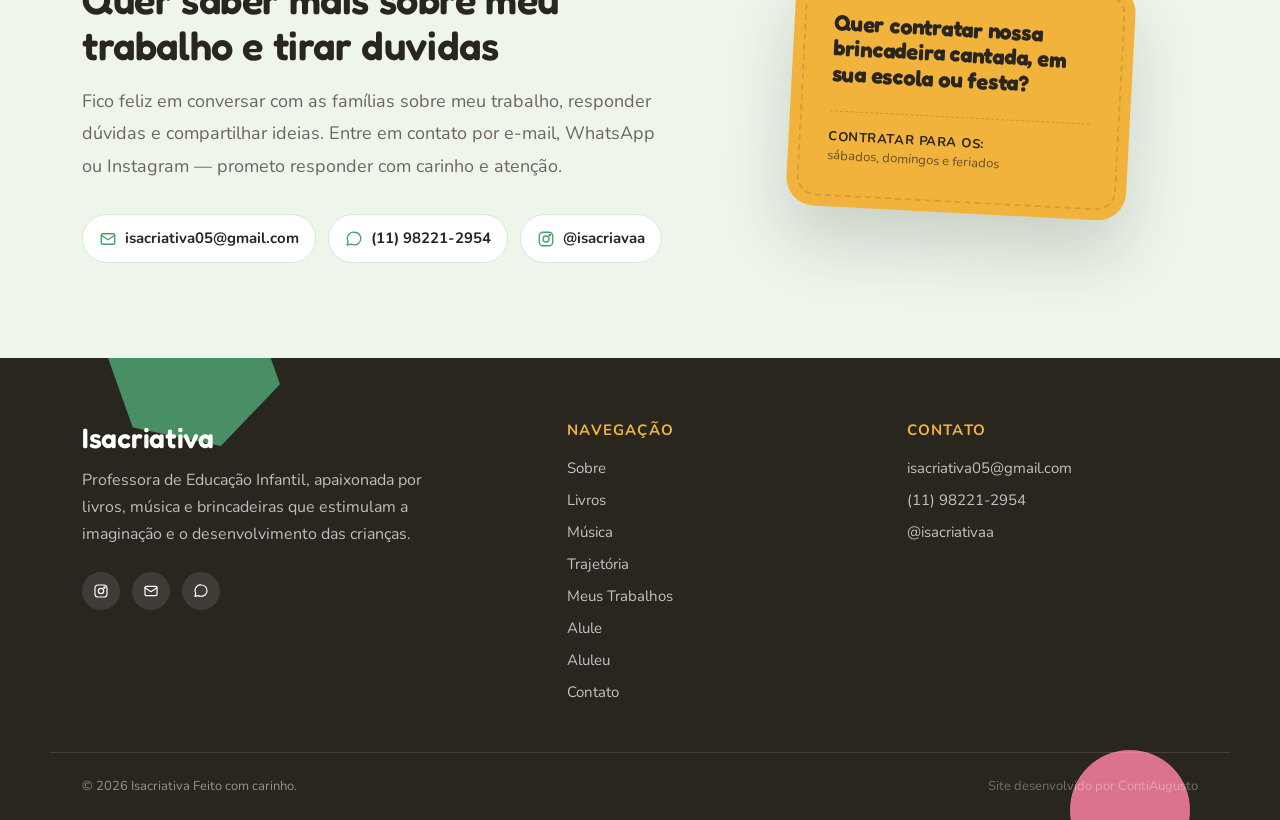
==== commit 5032e98b: "Refactor code structure for improved readability and maintainability" ====
--- a/index.html
+++ b/index.html
@@ -3,8 +3,8 @@
 <head>
   <meta charset="UTF-8" />
   <meta name="viewport" content="width=device-width, initial-scale=1.0" />
-  <title>Tia [Nome] — Professora de Educação Infantil</title>
-  <meta name="description" content="Portfólio de Tia [Nome], professora de Educação Infantil. Conheça a trajetória, a forma de ensinar através do brincar, dos livros e da música, e entre em contato." />
+  <title>Isacriativa — Professora de Educação Infantil</title>
+  <meta name="description" content="Portfólio de Isacriativa, professora de Educação Infantil. Conheça a trajetória, a forma de ensinar através do brincar, dos livros e da música, e entre em contato." />
 
   <link rel="icon" href="data:image/svg+xml,%3Csvg xmlns='http://www.w3.org/2000/svg' viewBox='0 0 100 100'%3E%3Ctext y='.9em' font-size='90'%3E🌻%3C/text%3E%3C/svg%3E" />
 
@@ -21,8 +21,8 @@
   <header class="header" id="header">
     <div class="container header__inner">
       <a href="#home" class="header__logo">
-        <span class="header__logo-mark">🌻</span>
-        Tia [Nome]
+        <span class="header__logo-mark">🧩</span>
+        IsaCriativaa
       </a>
 
       <nav class="nav" id="nav">
@@ -61,10 +61,10 @@
 
       <div class="container hero__grid">
         <div class="hero__content reveal">
-          <span class="eyebrow"><span class="eyebrow__dot"></span> Educação Infantil</span>
+          <span class="eyebrow"><span class="eyebrow__dot"></span> Para Crianças</span>
           <h1 class="hero__title">Ensinar com afeto,<br /><em>aprender brincando</em>.</h1>
           <p class="hero__text">
-            Sou a Tia [Nome], professora de Educação Infantil há [X] anos. Acredito que cada
+            Sou Isabel Conti, professora de Educação Infantil e Fundamental I há 35 anos. Acredito que cada
             criança aprende no seu próprio tempo — e que afeto, brincadeira e muita paciência
             são a base de um começo de vida escolar feliz.
           </p>
@@ -75,16 +75,12 @@
 
           <div class="hero__stats">
             <div class="hero__stat">
-              <strong>[X]</strong>
+              <strong>35</strong>
               <span>anos em sala de aula</span>
             </div>
             <div class="hero__stat">
-              <strong>[X]+</strong>
-              <span>crianças acompanhadas</span>
-            </div>
-            <div class="hero__stat">
-              <strong>100%</strong>
-              <span>carinho em cada aula</span>
+              <strong>15+</strong>
+              <span>Escolas Trabalhadas</span>
             </div>
           </div>
         </div>
@@ -93,7 +89,7 @@
           <div class="hero__frame">
             <div class="hero__photo">
               <!-- Substitua pela foto real: <img src="assets/img/foto-hero.jpg" alt="Tia [Nome] sorrindo com as crianças na sala de aula" /> -->
-              <img src="assets/img/foto-hero.jpg" alt="Tia [Nome] sorrindo com as crianças na sala de aula" onerror="this.style.display='none'" />
+              <img src="assets/img/isaphoto.jpeg" alt="Tia [Nome] sorrindo com as crianças na sala de aula" onerror="this.style.display='none'" />
               <div class="hero__photo-fallback" aria-hidden="true">
                 <svg viewBox="0 0 24 24" fill="none" stroke="currentColor" stroke-width="1.4">
                   <circle cx="12" cy="8" r="4"></circle>
@@ -109,7 +105,7 @@
                 </svg>
               </span>
               <span>
-                <strong>Desde [ano]</strong>
+                <strong>A 35 anos</strong>
                 <span>ensinando com carinho</span>
               </span>
             </div>
@@ -141,36 +137,35 @@
 
           <div class="about__content reveal">
             <span class="eyebrow"><span class="eyebrow__dot"></span> Sobre mim</span>
-            <h2 class="section__title">Uma professora apaixonada por primeiras descobertas</h2>
+            <h2 class="section__title">Uma professora criativa que busca inovar e inspirar cada criança</h2>
             <p class="about__text">
-              Formada em [Pedagogia / Magistério], dedico minha carreira a acompanhar os
+              Formada em Magistério e Pedagogia, dedico minha carreira a acompanhar os
               primeiros passos da vida escolar das crianças. Para mim, a Educação Infantil é a
               fase mais importante: é quando se planta o gosto por aprender, o respeito pelo
               outro e a confiança para explorar o mundo.
             </p>
             <p class="about__text">
-              Em sala de aula, uso muito a leitura, a música e o brincar dirigido como
-              ferramentas de ensino — porque acredito que o conhecimento que fica é aquele
-              vivido com alegria.
+              Em sala de Aula trabalho com diferentes temas como: contação de histórias, música, brincadeiras dirigidas e projetos pedagógicos que estimulam a criatividade, a imaginação e o desenvolvimento integral das crianças.
             </p>
 
             <div class="about__highlights">
               <div class="about__highlight">
-                <strong>[X]</strong>
+                <strong>35</strong>
                 <span>anos de experiência</span>
               </div>
               <div class="about__highlight">
-                <strong>[X]</strong>
-                <span>turmas por ano</span>
+                <strong>1</strong>
+                <span>turma por ano</span>
               </div>
               <div class="about__highlight">
-                <strong>[X]</strong>
+                <strong>70+</strong>
                 <span>projetos pedagógicos</span>
               </div>
               <div class="about__highlight">
-                <strong>[X]</strong>
-                <span>livros lidos por ano</span>
-              </div>
+                <strong>30+</strong>
+                <span>livros, musicas, jogos e materiais pegagógicos</span>
+              </div>
+              
             </div>
           </div>
         </div>
@@ -204,8 +199,8 @@
             <article class="book-card">
               <div class="book-card__cover book-card__cover--pink">
                 <img
-                  src="assets/img/livros/livro-1.jpg"
-                  alt="Capa do livro Menina Bonita do Laço de Fita"
+                  src="assets/img/livros/exploradores.jpg"
+                  alt="Exploradores das emoções"
                   onerror="this.style.display='none'; this.nextElementSibling.style.display='flex';"
                 />
                 <span style="display:none; align-items:center; justify-content:center; width:100%; height:100%;">
@@ -215,13 +210,12 @@
                   </svg>
                 </span>
               </div>
-              <h3 class="book-card__title">Menina Bonita do Laço de Fita</h3>
-              <span class="book-card__author">Ana Maria Machado</span>
+              <h3 class="book-card__title">Exploradores das emoções</h3>
+              <span class="book-card__author">Isabel Conti</span>
               <p class="book-card__text">
-                Uma história sobre autoestima e diversidade que sempre rende boas conversas
-                sobre o que nos torna especiais.
+               O objetivo é que as crianças aprendam a lidar com suas emoções de maneira saudável e que se sintam à vontade para compartilhá-las em grupo, unindo-se na descoberta de soluções para os desafios emocionais que enfrentam.
               </p>
-              <a href="#" target="_blank" rel="noopener" class="book-card__buy">
+              <a href="https://loja.uiclap.com/titulo/ua168348" target="_blank" rel="noopener" class="book-card__buy">
                 <svg viewBox="0 0 24 24" fill="none" stroke="currentColor" stroke-width="1.8" stroke-linecap="round" stroke-linejoin="round">
                   <circle cx="9" cy="21" r="1"></circle>
                   <circle cx="19" cy="21" r="1"></circle>
@@ -236,8 +230,8 @@
             <article class="book-card">
               <div class="book-card__cover book-card__cover--red">
                 <img
-                  src="assets/img/livros/livro-2.jpg"
-                  alt="Capa do livro A Casa da Mosca Fosca"
+                  src="assets/img/livros/guardiões.jpg"
+                  alt="Guardiões da Cidade Esquecida"
                   onerror="this.style.display='none'; this.nextElementSibling.style.display='flex';"
                 />
                 <span style="display:none; align-items:center; justify-content:center; width:100%; height:100%;">
@@ -247,13 +241,12 @@
                   </svg>
                 </span>
               </div>
-              <h3 class="book-card__title">A Casa da Mosca Fosca</h3>
-              <span class="book-card__author">Eva Furnari</span>
+              <h3 class="book-card__title">Guardiões da Cidade Esquecida</h3>
+              <span class="book-card__author">Isabel Conti</span>
               <p class="book-card__text">
-                Uma história cumulativa e rimada, ótima para trabalhar memória, sequência e
-                consciência fonológica brincando.
+          Prepare-se para embarcar em uma aventura colorida de valores com o Aluleu, um personagem curioso que encontra uma cidade desconhecida e descobre que os bons valores tornam a vida mais colorida!
               </p>
-              <a href="#" target="_blank" rel="noopener" class="book-card__buy">
+              <a href="https://loja.uiclap.com/titulo/ua149417" target="_blank" rel="noopener" class="book-card__buy">
                 <svg viewBox="0 0 24 24" fill="none" stroke="currentColor" stroke-width="1.8" stroke-linecap="round" stroke-linejoin="round">
                   <circle cx="9" cy="21" r="1"></circle>
                   <circle cx="19" cy="21" r="1"></circle>
@@ -312,7 +305,7 @@
               </div>
             </div>
 
-            <a href="#" class="music-section__spotify">
+            <a href="https://open.spotify.com/artist/3tJSRTu4GNyFgMuGTh1FSH?si=dBEblRBETyaR9I9YkyfqdA" class="music-section__spotify">
               <svg viewBox="0 0 24 24" fill="currentColor"><path d="M12 2a10 10 0 1 0 0 20 10 10 0 0 0 0-20Zm4.6 14.4a.7.7 0 0 1-.96.24c-2.6-1.6-5.9-1.94-9.8-1.06a.7.7 0 0 1-.3-1.37c4.24-.96 7.9-.56 10.8 1.22.34.2.46.65.26.97Zm1.22-2.7a.87.87 0 0 1-1.2.3c-2.98-1.83-7.52-2.36-11.04-1.29a.87.87 0 1 1-.5-1.66c4.02-1.22 9.02-.63 12.44 1.46.42.26.55.8.3 1.2Zm.1-2.8C14.9 8.8 9.15 8.6 5.8 9.63a1.03 1.03 0 1 1-.6-1.98c3.85-1.17 10.2-.94 14.2 1.44a1.03 1.03 0 0 1-1.08 1.76Z"></path></svg>
               Ouvir a playlist da turminha
             </a>
@@ -336,41 +329,63 @@
         <div class="timeline">
           <div class="timeline__item reveal">
             <span class="timeline__dot" aria-hidden="true"></span>
-            <span class="timeline__year">[Ano]</span>
-            <h3 class="timeline__title">Formação em Magistério / Pedagogia</h3>
-            <p class="timeline__description">
-              Início da jornada na educação, com a certeza de que a sala de aula seria o
-              meu lugar no mundo.
+            <span class="timeline__year">Formada em 1994</span>
+            <h3 class="timeline__title">Formação em Magistério</h3>
+            <p class="timeline__description">
+              Início da jornada como professora de Educação Infantil e fundamental, com foco em desenvolvimento infantil e fundamental
             </p>
           </div>
 
           <div class="timeline__item reveal">
             <span class="timeline__dot" aria-hidden="true"></span>
-            <span class="timeline__year">[Ano]</span>
+            <span class="timeline__year">1992</span>
             <h3 class="timeline__title">Primeira turma de Educação Infantil</h3>
             <p class="timeline__description">
-              A estreia em sala de aula — e o começo de uma paixão por acompanhar as
-              primeiras descobertas de cada criança.
+              Durante a faculdade, comecei a assumir uma sala em uma escola de Educação Infantil, onde tive a oportunidade de acompanhar de perto o desenvolvimento das crianças e aprender com cada experiência.
             </p>
           </div>
 
           <div class="timeline__item reveal">
             <span class="timeline__dot" aria-hidden="true"></span>
-            <span class="timeline__year">[Ano]</span>
-            <h3 class="timeline__title">Especialização em [Psicopedagogia / Educação Infantil]</h3>
-            <p class="timeline__description">
-              Aprofundamento nos estudos para entender ainda melhor como cada criança
-              aprende, no seu próprio tempo.
-            </p>
-          </div>
+            <span class="timeline__year">Formada em 2001</span>
+            <h3 class="timeline__title">Faculdade de Pedagogia (Licenciatura Plena)</h3>
+            <p class="timeline__description">
+              Decidi aprofundar meus conhecimentos em educação e me formei em Pedagogia, o que me permitiu aprimorar minhas habilidades de ensino e compreender melhor as necessidades das crianças.
+            </p>
+          </div>
+               <div class="timeline__item reveal">
+            <span class="timeline__dot" aria-hidden="true"></span>
+            <span class="timeline__year">2002</span>
+            <h3 class="timeline__title">Pós Graduação: Gestão e organização escolar - Administração e Supervisão</h3>
+            <p class="timeline__description">
+              Aprofundamento em gestão e organização escolar, com foco em administração e supervisão, para aprimorar minhas habilidades de liderança e contribuir para o desenvolvimento de um ambiente educacional mais eficiente e acolhedor.
+            </p>
+          </div>
+               <div class="timeline__item reveal">
+            <span class="timeline__dot" aria-hidden="true"></span>
+            <span class="timeline__year">2026</span>
+            <h3 class="timeline__title">Pós Graduação em: Neuropsicopedagogia</h3>
+            <p class="timeline__description">
+              Aprofundamento em Neuropsicopedagogia, com foco em compreender os processos de aprendizagem e desenvolvimento cognitivo das crianças, visando oferecer estratégias pedagógicas mais eficazes e personalizadas.
+            </p>
+          </div>
+
+               <div class="timeline__item reveal">
+            <span class="timeline__dot" aria-hidden="true"></span>
+            <span class="timeline__year">2026</span>
+            <h3 class="timeline__title">Curso de Contação de Histórias</h3>
+            <p class="timeline__description">
+              Curso de Contação de Histórias, com foco em técnicas e estratégias para envolver as crianças na narrativa, estimulando a imaginação, a criatividade e o gosto pela leitura desde cedo.
+            </p>
+          </div>
+
 
           <div class="timeline__item reveal">
             <span class="timeline__dot" aria-hidden="true"></span>
             <span class="timeline__year">Hoje</span>
-            <h3 class="timeline__title">Atuando na [Nome da escola]</h3>
-            <p class="timeline__description">
-              Seguindo firme com projetos de leitura, música e brincar dirigido, sempre
-              perto das famílias e das crianças.
+            <h3 class="timeline__title">Atualmente trabalhando na prefeitura de São Caetano do Sul </h3>
+            <p class="timeline__description">
+              Atualmente, atuo como professora na rede municipal de São Caetano do Sul, aplicando minha experiência e conhecimentos adquiridos ao longo dos anos para proporcionar uma educação de qualidade e um ambiente de aprendizado estimulante para as crianças.
             </p>
           </div>
         </div>
@@ -383,49 +398,44 @@
         <div class="contact__grid">
           <div class="contact__content reveal">
             <span class="eyebrow"><span class="eyebrow__dot"></span> Vamos conversar</span>
-            <h2 class="section__title">Quer saber mais sobre matrícula ou tirar dúvidas?</h2>
+            <h2 class="section__title">Quer saber mais sobre meu trabalho e tirar duvidas</h2>
             <p class="contact__text">
-              Fico feliz em conversar com as famílias sobre a rotina da turma, o processo
-              de adaptação ou qualquer dúvida sobre a Educação Infantil. É só chamar!
+              Fico feliz em conversar com as famílias sobre meu trabalho, responder dúvidas e compartilhar ideias. Entre em contato por e-mail, WhatsApp ou Instagram — prometo responder com carinho e atenção.
             </p>
 
             <div class="contact__links">
-              <a href="mailto:contato@exemplo.com" class="contact__link">
+              <a href="mailto:isacriativa05@gmail.com" class="contact__link">
                 <svg viewBox="0 0 24 24" fill="none" stroke="currentColor" stroke-width="1.8" stroke-linecap="round" stroke-linejoin="round">
                   <rect x="3" y="5" width="18" height="14" rx="2"></rect>
                   <path d="m3 7 9 6 9-6"></path>
                 </svg>
-                contato@exemplo.com
+                isacriativa05@gmail.com
               </a>
-              <a href="https://wa.me/5511999999999" target="_blank" rel="noopener" class="contact__link">
+              <a href="https://wa.me/5511982212954" target="_blank" rel="noopener" class="contact__link">
                 <svg viewBox="0 0 24 24" fill="none" stroke="currentColor" stroke-width="1.8" stroke-linecap="round" stroke-linejoin="round">
                   <path d="M21 11.5a8.4 8.4 0 0 1-8.9 8.4 8.5 8.5 0 0 1-4-1L3 20l1.1-5a8.3 8.3 0 0 1-1.1-4.2A8.4 8.4 0 0 1 12.4 3 8.4 8.4 0 0 1 21 11.5Z"></path>
                 </svg>
-                (11) 99999-9999
+                (11) 98221-2954
               </a>
-              <a href="https://instagram.com/" target="_blank" rel="noopener" class="contact__link">
+              <a href="https://instagram.com/isacriativaa" target="_blank" rel="noopener" class="contact__link">
                 <svg viewBox="0 0 24 24" fill="none" stroke="currentColor" stroke-width="1.8" stroke-linecap="round" stroke-linejoin="round">
                   <rect x="3" y="3" width="18" height="18" rx="5"></rect>
                   <circle cx="12" cy="12" r="4"></circle>
                   <circle cx="17.2" cy="6.8" r="1"></circle>
                 </svg>
-                @tia.nome
+                @isacriavaa
               </a>
             </div>
           </div>
 
           <div class="contact__visual reveal">
             <div class="contact__card">
-              <h3>Vem conversar</h3>
-              <p>Respondo mensagens com calma e carinho — igual em sala de aula.</p>
+              <h3>Quer contratar nossa brincadeira cantada, em sua escola ou festa?</h3>
+              <p></p>
               <div class="contact__card-row">
                 <span>
-                  <strong>Atendimento</strong>
-                  <span>Seg. a sex.</span>
-                </span>
-                <span>
-                  <strong>Horário</strong>
-                  <span>[XXh às XXh]</span>
+                  <strong>contratar para os:</strong>
+                  <span>sábados, domingos e feriados</span>
                 </span>
               </div>
             </div>
@@ -439,26 +449,25 @@
   <footer class="footer">
     <div class="container footer__grid">
       <div class="footer__brand">
-        <h2>Tia [Nome]</h2>
+        <h2>Isacriativa</h2>
         <p>
-          Professora de Educação Infantil, apaixonada por primeiras descobertas, livros e
-          canções. Um cantinho para famílias conhecerem um pouco mais do meu trabalho.
+          Professora de Educação Infantil, apaixonada por livros, música e brincadeiras que estimulam a imaginação e o desenvolvimento das crianças.
         </p>
         <div class="footer__socials">
-          <a href="https://instagram.com/" target="_blank" rel="noopener" class="footer__social" aria-label="Instagram">
+          <a href="https://instagram.com/isacriativaa" target="_blank" rel="noopener" class="footer__social" aria-label="Instagram">
             <svg viewBox="0 0 24 24" fill="none" stroke="currentColor" stroke-width="1.8" stroke-linecap="round" stroke-linejoin="round">
               <rect x="3" y="3" width="18" height="18" rx="5"></rect>
               <circle cx="12" cy="12" r="4"></circle>
               <circle cx="17.2" cy="6.8" r="1"></circle>
             </svg>
           </a>
-          <a href="mailto:contato@exemplo.com" class="footer__social" aria-label="E-mail">
+          <a href="mailto:isacriativa05@gmail.com" class="footer__social" aria-label="E-mail">
             <svg viewBox="0 0 24 24" fill="none" stroke="currentColor" stroke-width="1.8" stroke-linecap="round" stroke-linejoin="round">
               <rect x="3" y="5" width="18" height="14" rx="2"></rect>
               <path d="m3 7 9 6 9-6"></path>
             </svg>
           </a>
-          <a href="https://wa.me/5511999999999" target="_blank" rel="noopener" class="footer__social" aria-label="WhatsApp">
+          <a href="https://wa.me/5511982212954" target="_blank" rel="noopener" class="footer__social" aria-label="WhatsApp">
             <svg viewBox="0 0 24 24" fill="none" stroke="currentColor" stroke-width="1.8" stroke-linecap="round" stroke-linejoin="round">
               <path d="M21 11.5a8.4 8.4 0 0 1-8.9 8.4 8.5 8.5 0 0 1-4-1L3 20l1.1-5a8.3 8.3 0 0 1-1.1-4.2A8.4 8.4 0 0 1 12.4 3 8.4 8.4 0 0 1 21 11.5Z"></path>
             </svg>
@@ -483,17 +492,17 @@
       <div class="footer__column">
         <h3>Contato</h3>
         <ul>
-          <li><a href="mailto:contato@exemplo.com">contato@exemplo.com</a></li>
-          <li><a href="https://wa.me/5511999999999" target="_blank" rel="noopener">(11) 99999-9999</a></li>
-          <li><a href="https://instagram.com/" target="_blank" rel="noopener">@tia.nome</a></li>
+          <li><a href="mailto:isacriativa05@gmail.com">isacriativa05@gmail.com</a></li>
+          <li><a href="https://wa.me/5511982212954" target="_blank" rel="noopener">(11) 98221-2954</a></li>
+          <li><a href="https://instagram.com/isacriativaa" target="_blank" rel="noopener">@isacriativaa</a></li>
         </ul>
       </div>
     </div>
 
     <div class="container footer__bottom">
-      <p>&copy; <span id="year"></span> Tia [Nome]. Feito com carinho.</p>
-      <!-- Se quiser deixar um crédito de quem desenvolveu o site, é só descomentar a linha abaixo -->
-      <!-- <p class="footer__credit">Site desenvolvido por Augusto</p> -->
+      <p>&copy; <span id="year"></span> Isacriativa Feito com carinho.</p>
+      
+    <p class="footer__credit">Site desenvolvido por ContiAugusto</p>
     </div>
   </footer>
 
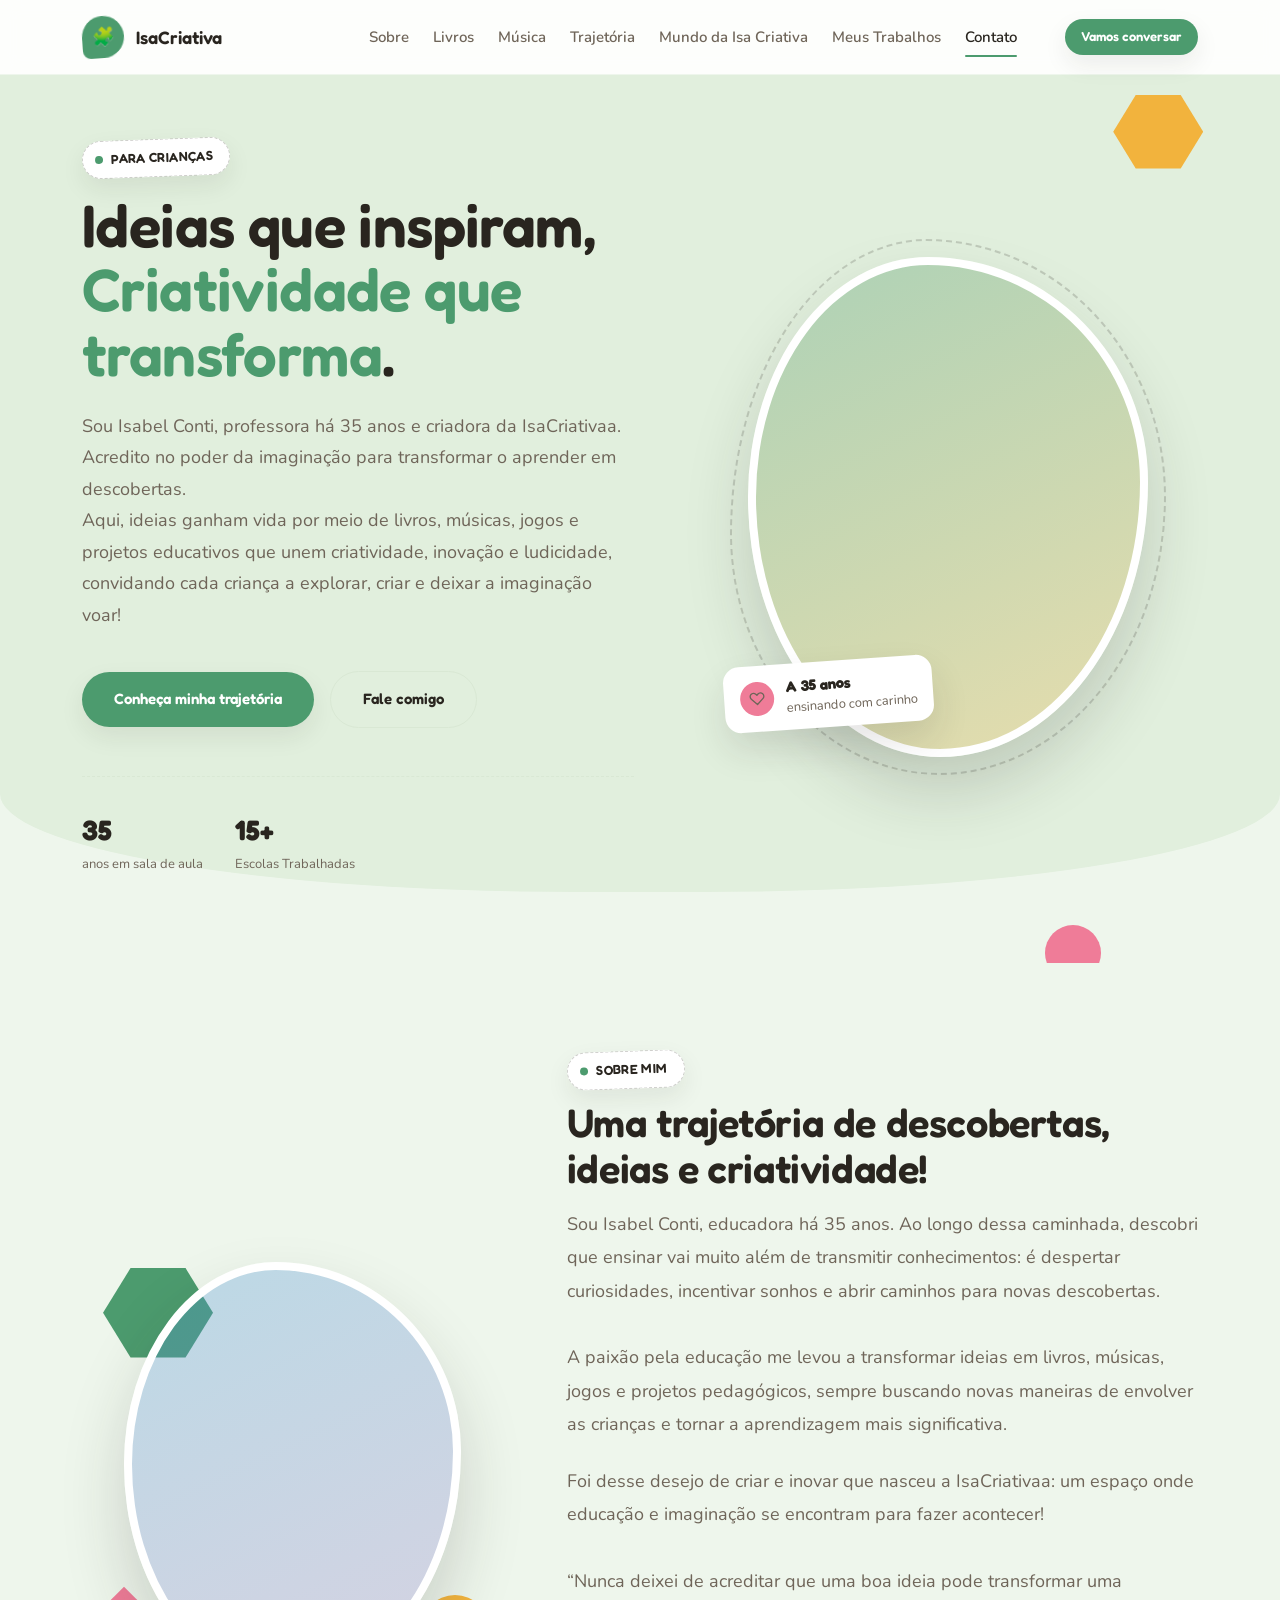
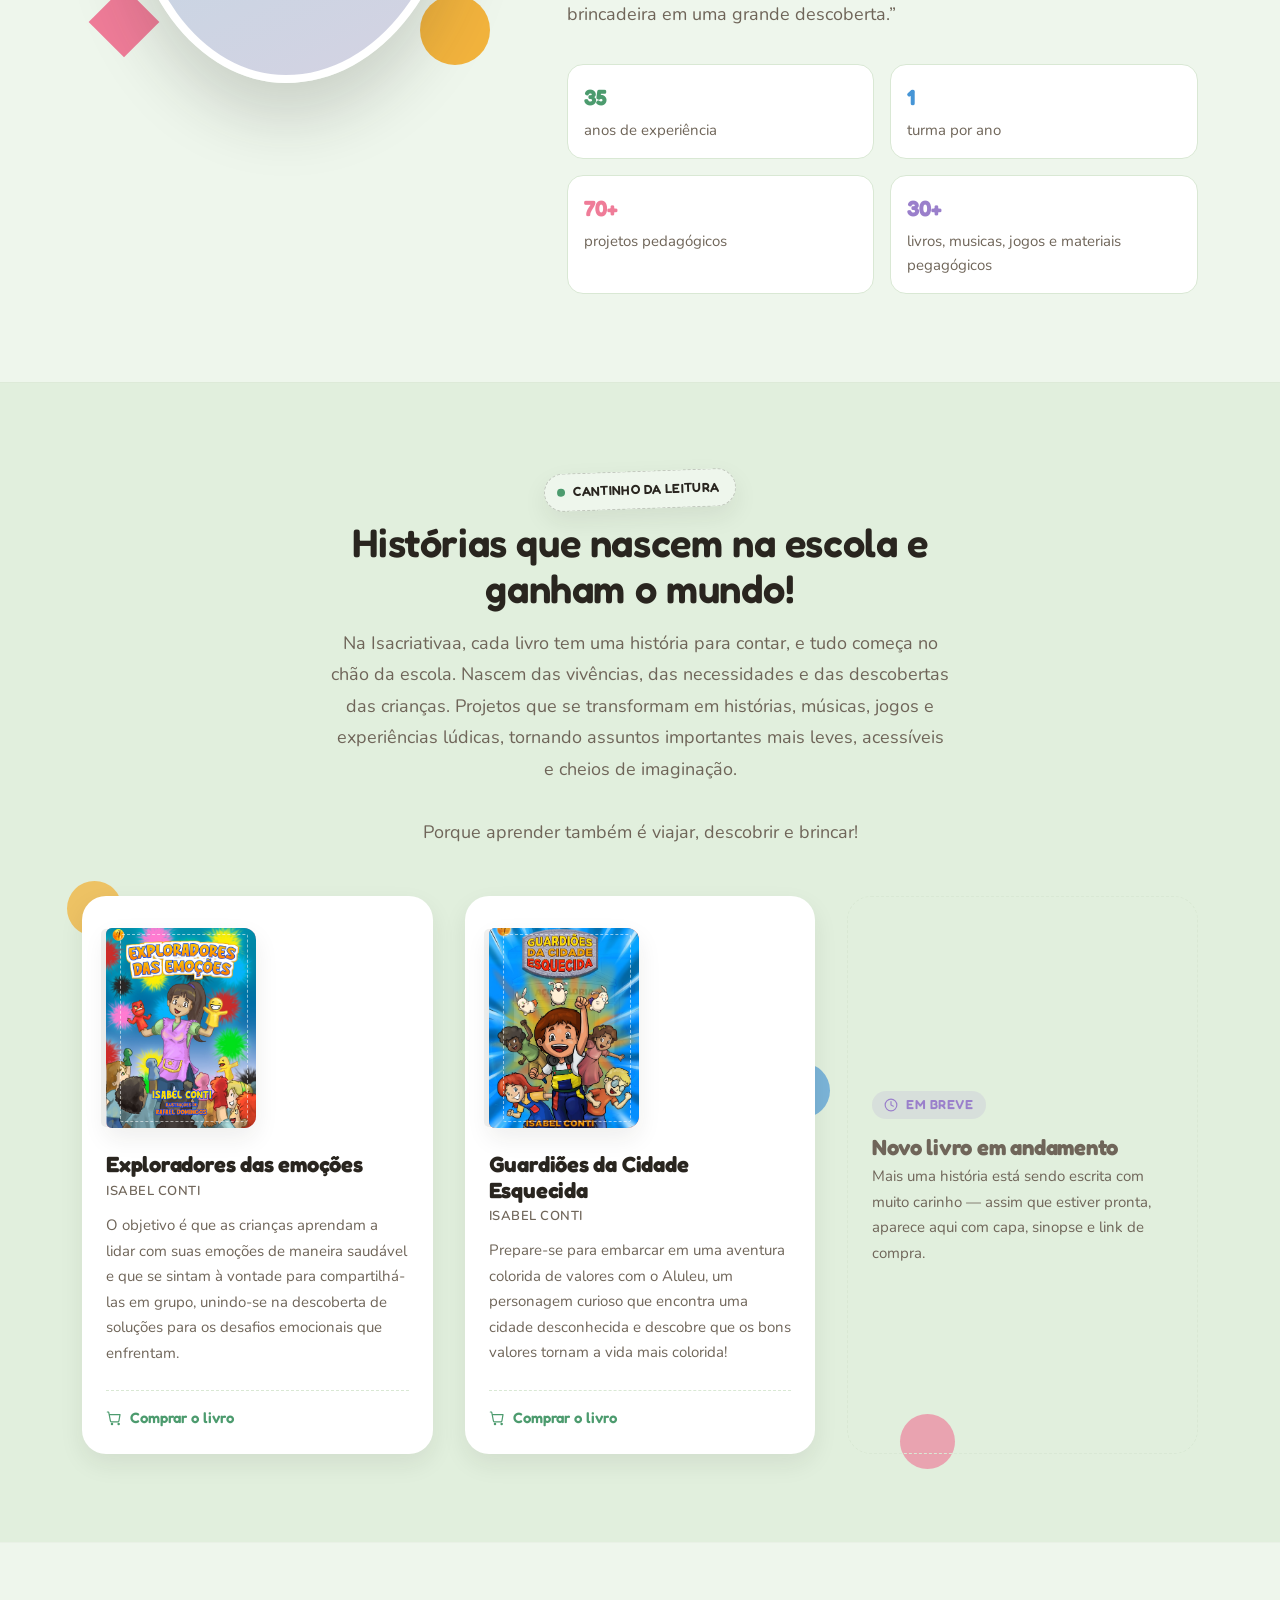
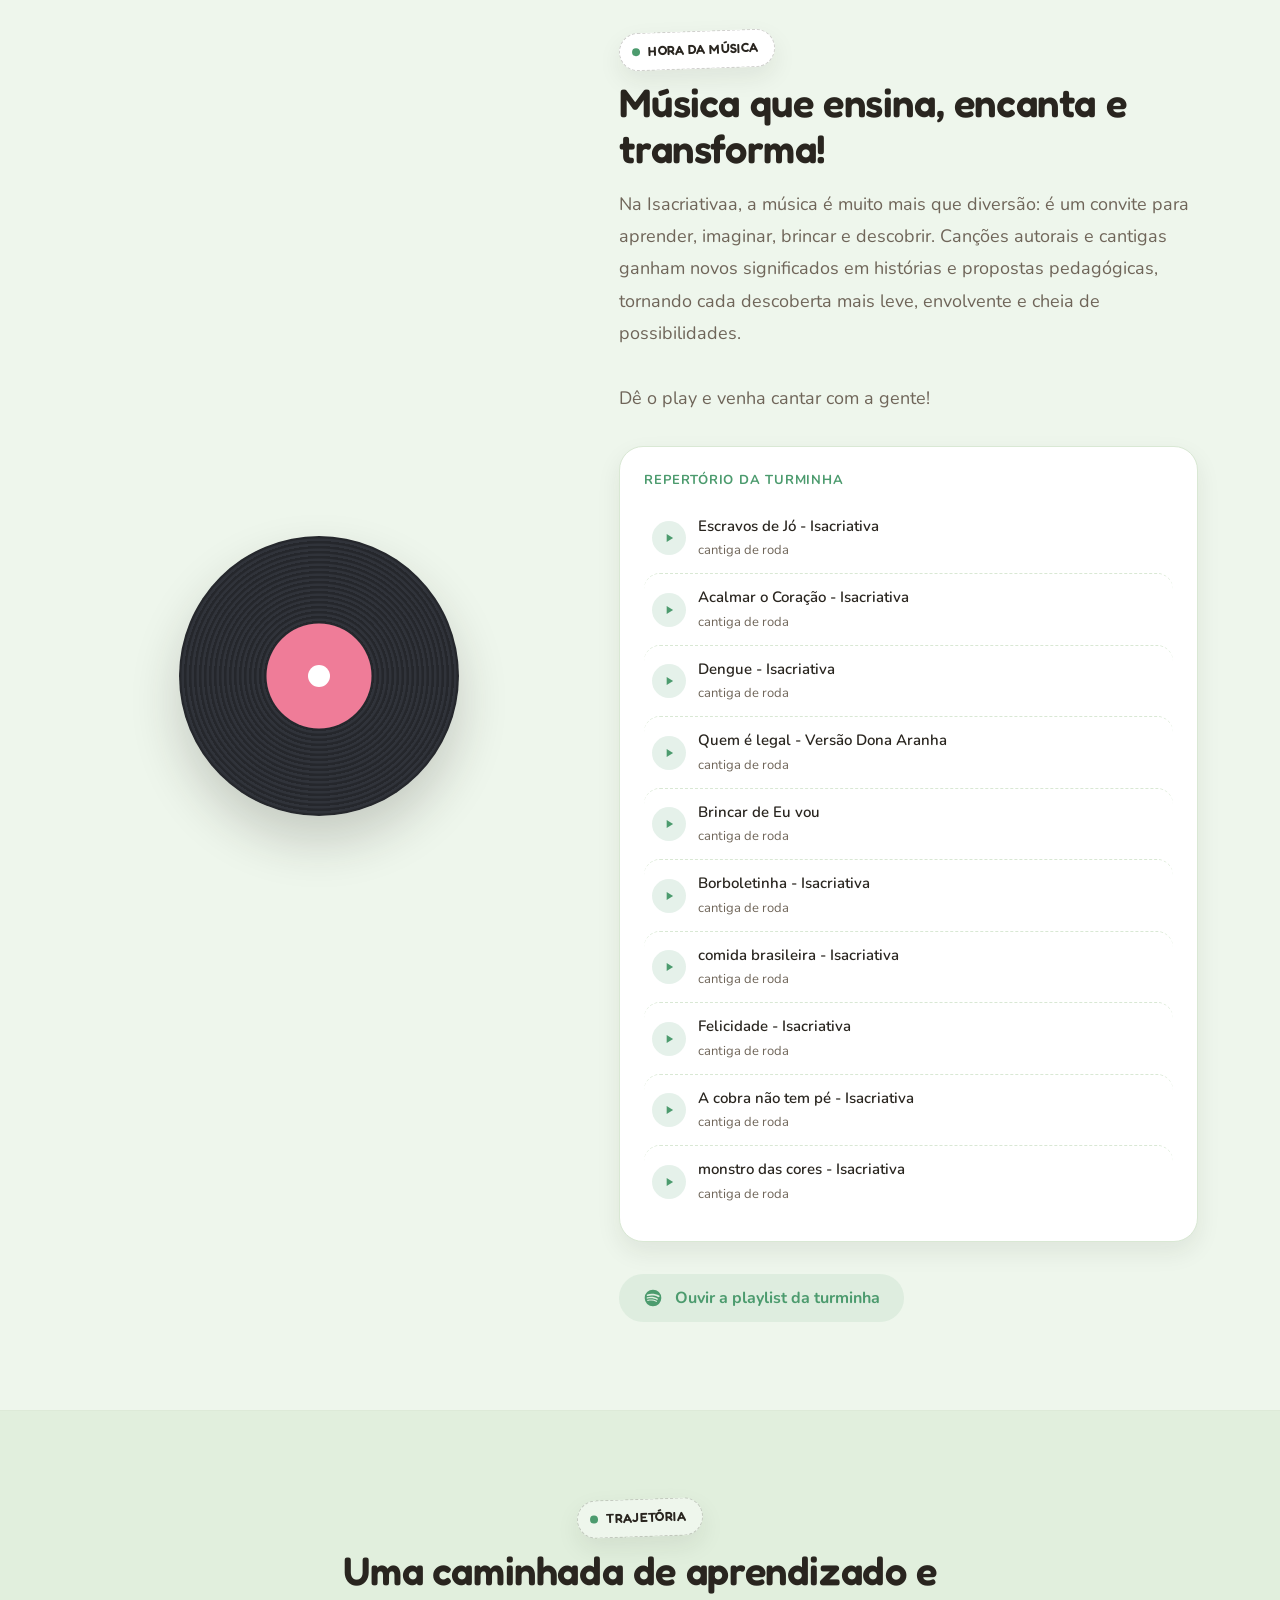
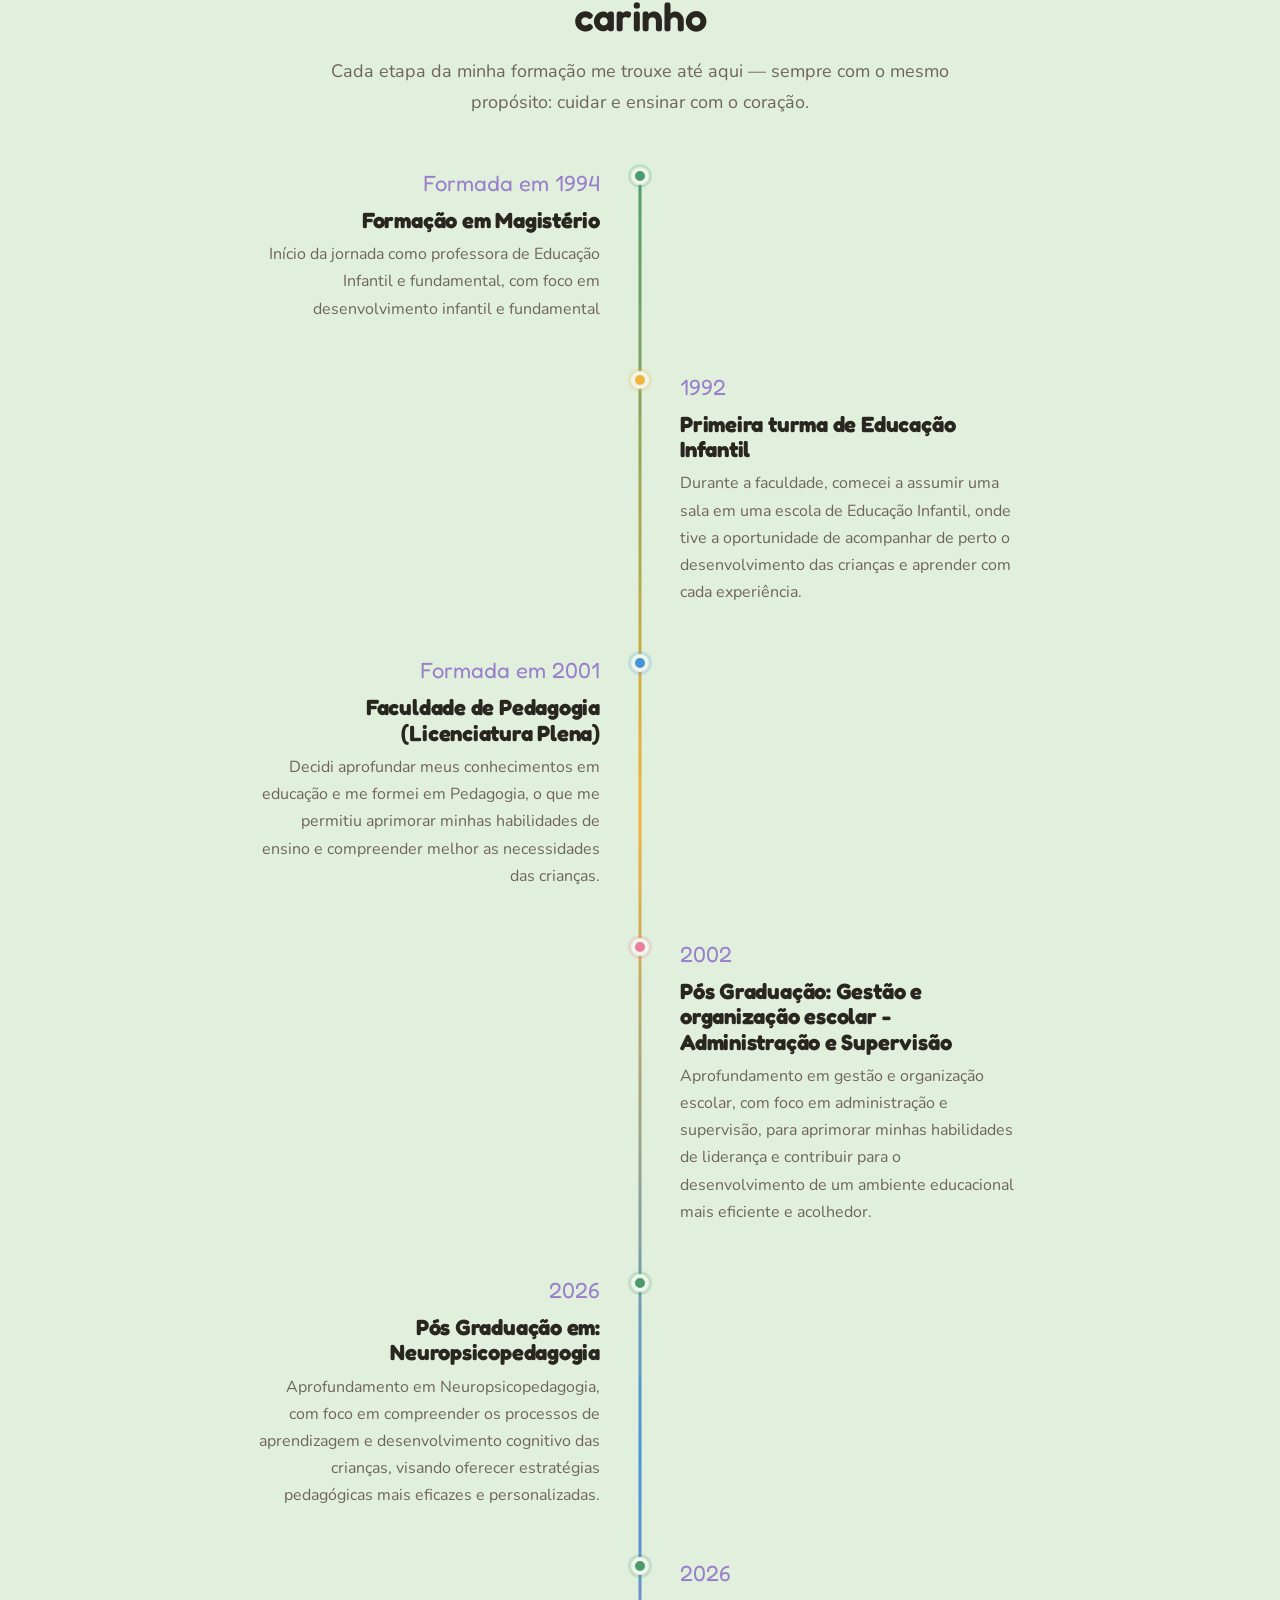
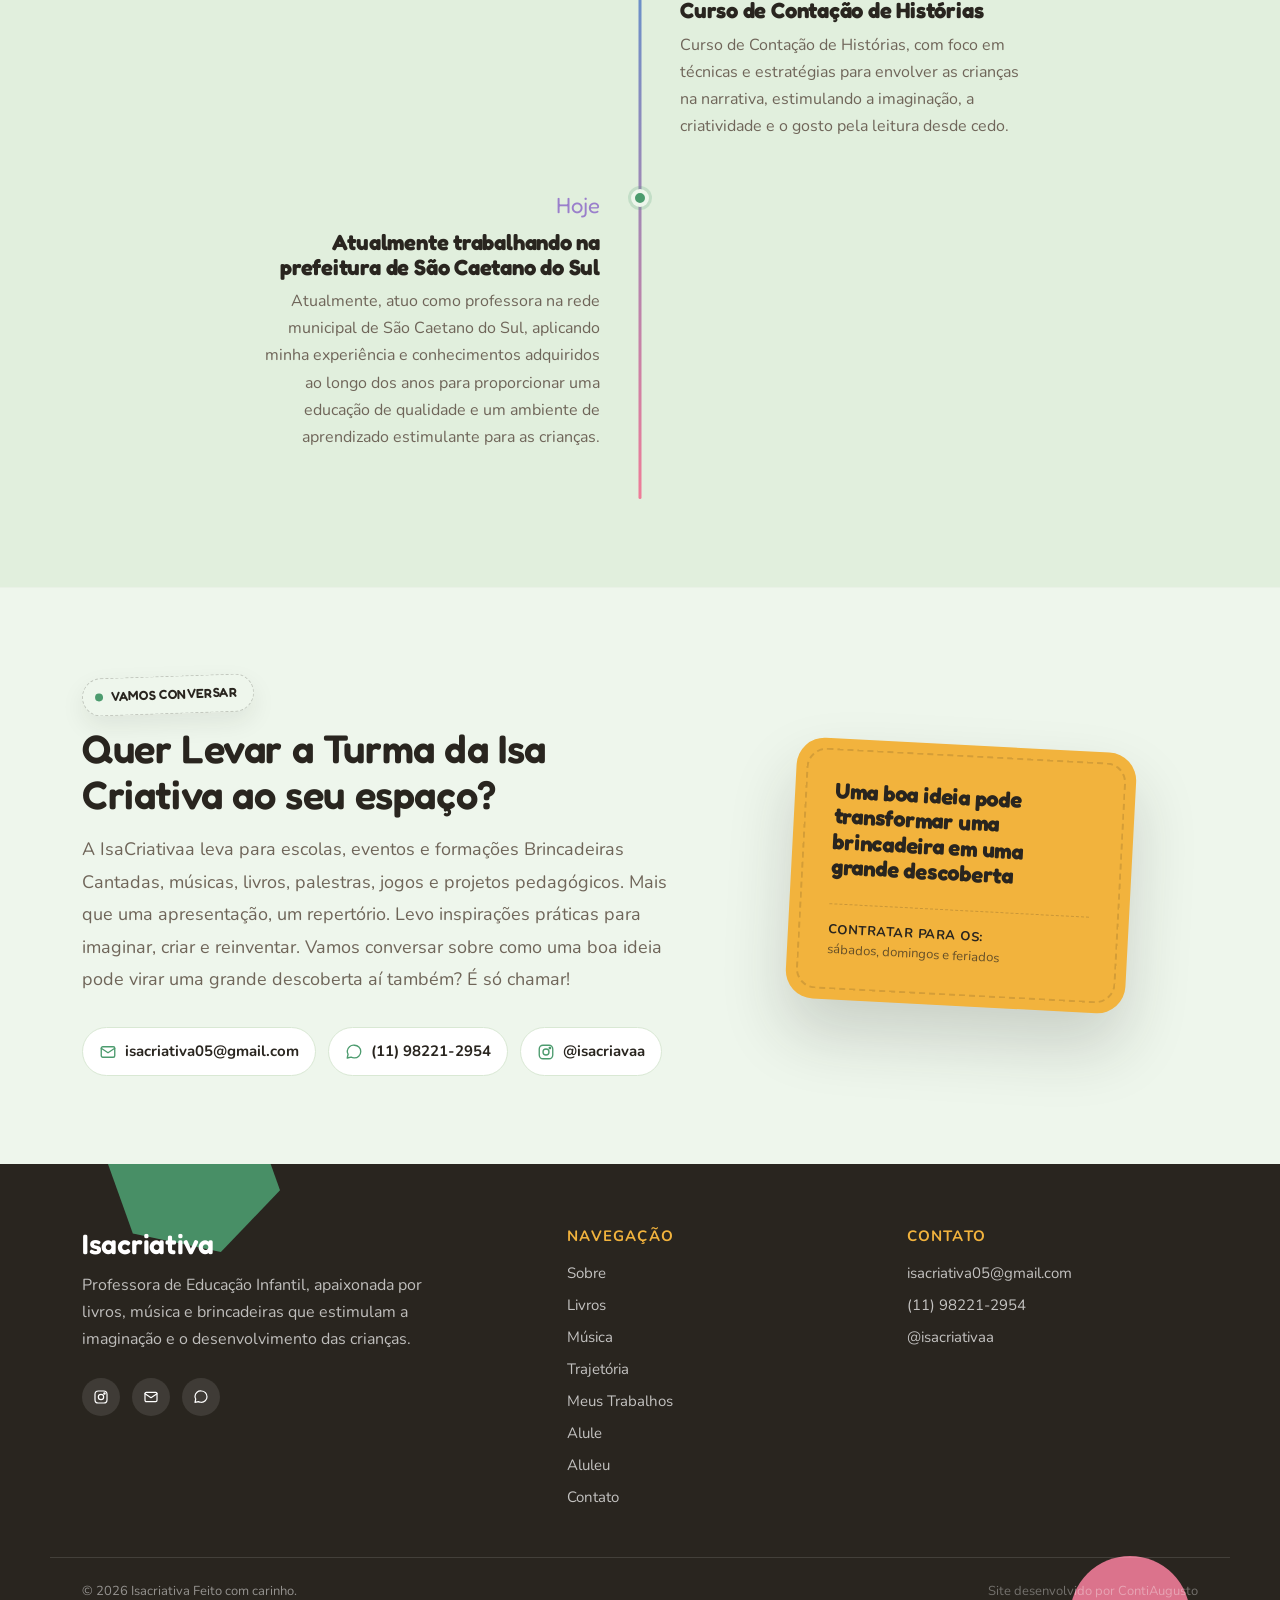
==== commit 7d35661f: "Update branding and contact information across multiple pages" ====
--- a/index.html
+++ b/index.html
@@ -22,7 +22,7 @@
     <div class="container header__inner">
       <a href="#home" class="header__logo">
         <span class="header__logo-mark">🧩</span>
-        IsaCriativaa
+        IsaCriativa
       </a>
 
       <nav class="nav" id="nav">
@@ -62,11 +62,14 @@
       <div class="container hero__grid">
         <div class="hero__content reveal">
           <span class="eyebrow"><span class="eyebrow__dot"></span> Para Crianças</span>
-          <h1 class="hero__title">Ensinar com afeto,<br /><em>aprender brincando</em>.</h1>
+          <h1 class="hero__title">Ideias que inspiram,<br/><em>Criatividade que transforma</em>.</h1>
           <p class="hero__text">
-            Sou Isabel Conti, professora de Educação Infantil e Fundamental I há 35 anos. Acredito que cada
-            criança aprende no seu próprio tempo — e que afeto, brincadeira e muita paciência
-            são a base de um começo de vida escolar feliz.
+            Sou Isabel Conti, professora há 35 anos e criadora da IsaCriativaa. 
+            Acredito no poder da imaginação para transformar o aprender em descobertas.
+
+          <br>Aqui, ideias ganham vida por meio de livros, músicas, 
+          jogos e projetos educativos que unem criatividade, inovação e ludicidade,
+           convidando cada criança a explorar, criar e deixar a imaginação voar!
           </p>
           <div class="btn-row">
             <a href="#trajetoria" class="btn btn--primary">Conheça minha trajetória</a>
@@ -88,10 +91,10 @@
         <div class="hero__visual reveal">
           <div class="hero__frame">
             <div class="hero__photo">
-              <!-- Substitua pela foto real: <img src="assets/img/foto-hero.jpg" alt="Tia [Nome] sorrindo com as crianças na sala de aula" /> -->
-              <img src="assets/img/isaphoto.jpeg" alt="Tia [Nome] sorrindo com as crianças na sala de aula" onerror="this.style.display='none'" />
+            
+              <img src="assets/img/isa.jpeg" alt="Isa criativa sorrindo" onerror="this.style.display='none'" />
               <div class="hero__photo-fallback" aria-hidden="true">
-                <svg viewBox="0 0 24 24" fill="none" stroke="currentColor" stroke-width="1.4">
+                
                   <circle cx="12" cy="8" r="4"></circle>
                   <path d="M4 21c0-4.4 3.6-8 8-8s8 3.6 8 8"></path>
                 </svg>
@@ -125,9 +128,9 @@
 
             <div class="about__image">
               <!-- Substitua pela foto real: <img src="assets/img/foto-sobre.jpg" alt="Tia [Nome] em sala de aula" /> -->
-              <img src="assets/img/foto-sobre.jpg" alt="Tia [Nome] em sala de aula" onerror="this.style.display='none'" />
+              <img src="assets/img/isa1.jpeg" alt="isa" onerror="this.style.display='none'" />
               <div class="hero__photo-fallback" aria-hidden="true">
-                <svg viewBox="0 0 24 24" fill="none" stroke="currentColor" stroke-width="1.4">
+              
                   <circle cx="12" cy="8" r="4"></circle>
                   <path d="M4 21c0-4.4 3.6-8 8-8s8 3.6 8 8"></path>
                 </svg>
@@ -137,16 +140,21 @@
 
           <div class="about__content reveal">
             <span class="eyebrow"><span class="eyebrow__dot"></span> Sobre mim</span>
-            <h2 class="section__title">Uma professora criativa que busca inovar e inspirar cada criança</h2>
+            <h2 class="section__title">Uma trajetória de descobertas, ideias e criatividade!</h2>
             <p class="about__text">
-              Formada em Magistério e Pedagogia, dedico minha carreira a acompanhar os
-              primeiros passos da vida escolar das crianças. Para mim, a Educação Infantil é a
-              fase mais importante: é quando se planta o gosto por aprender, o respeito pelo
-              outro e a confiança para explorar o mundo.
+              Sou Isabel Conti, educadora há 35 anos. Ao longo dessa caminhada, 
+              descobri que ensinar vai muito além de transmitir conhecimentos: 
+              é despertar curiosidades, incentivar sonhos e abrir caminhos para novas descobertas.
+              <br><br>
+              A paixão pela educação me levou a transformar ideias em livros,
+               músicas, jogos e projetos pedagógicos, sempre buscando novas 
+               maneiras de envolver as crianças e tornar a aprendizagem mais significativa.
             </p>
             <p class="about__text">
-              Em sala de Aula trabalho com diferentes temas como: contação de histórias, música, brincadeiras dirigidas e projetos pedagógicos que estimulam a criatividade, a imaginação e o desenvolvimento integral das crianças.
-            </p>
+             Foi desse desejo de criar e inovar que nasceu a IsaCriativaa: 
+             um espaço onde educação e imaginação se encontram para fazer acontecer!
+             <br><br>
+            “Nunca deixei de acreditar que uma boa ideia pode transformar uma brincadeira em uma grande descoberta.”
 
             <div class="about__highlights">
               <div class="about__highlight">
@@ -177,10 +185,15 @@
       <div class="container section__container">
         <div class="section__header reveal">
           <span class="eyebrow"><span class="eyebrow__dot"></span> Cantinho da leitura</span>
-          <h2 class="section__title">Livros que viram aventura na roda de conversa</h2>
+          <h2 class="section__title">Histórias que nascem na escola e ganham o mundo!</h2>
           <p class="section__description">
-            Alguns títulos que nunca faltam na hora da história — escolhidos a dedo para
-            trabalhar afeto, diversidade, ritmo e imaginação.
+            Na Isacriativaa, cada livro tem uma história para contar, 
+            e tudo começa no chão da escola. Nascem das vivências, 
+            das necessidades e das descobertas das crianças. Projetos 
+            que se transformam em histórias, músicas, jogos e experiências
+             lúdicas, tornando assuntos importantes mais leves, acessíveis e cheios de imaginação.
+            <br><br>
+            Porque aprender também é viajar, descobrir e brincar!
           </p>
         </div>
 
@@ -287,11 +300,15 @@
 
           <div class="music-section__content reveal">
             <span class="eyebrow"><span class="eyebrow__dot"></span> Hora da música</span>
-            <h2 class="section__title">Toda aula começa (e termina) com uma canção</h2>
+            <h2 class="section__title">Música que ensina, encanta e transforma!</h2>
             <p class="music-section__text">
-              A música é presente em toda a rotina: nas boas-vindas, nas transições entre
-              atividades e na hora de guardar os brinquedos. Clique numa faixa para ouvir um
-              trechinho — o disco gira enquanto ela toca.
+             Na Isacriativaa, a música é muito mais que diversão:
+              é um convite para aprender, imaginar, brincar e descobrir.
+               Canções autorais e cantigas ganham novos significados em 
+               histórias e propostas pedagógicas, tornando cada descoberta
+                mais leve, envolvente e cheia de possibilidades.
+              <br><br>
+                Dê o play e venha cantar com a gente!
             </p>
 
             <!--
@@ -398,9 +415,11 @@
         <div class="contact__grid">
           <div class="contact__content reveal">
             <span class="eyebrow"><span class="eyebrow__dot"></span> Vamos conversar</span>
-            <h2 class="section__title">Quer saber mais sobre meu trabalho e tirar duvidas</h2>
+            <h2 class="section__title">Quer Levar a Turma da Isa Criativa ao seu espaço?</h2>
             <p class="contact__text">
-              Fico feliz em conversar com as famílias sobre meu trabalho, responder dúvidas e compartilhar ideias. Entre em contato por e-mail, WhatsApp ou Instagram — prometo responder com carinho e atenção.
+             A IsaCriativaa leva para escolas, eventos e formações Brincadeiras Cantadas, músicas, livros, palestras, jogos e projetos pedagógicos. Mais que uma apresentação, um repertório. Levo inspirações práticas para imaginar, criar e reinventar.
+Vamos conversar sobre como uma boa ideia pode virar uma grande descoberta aí também?
+É só chamar!
             </p>
 
             <div class="contact__links">
@@ -430,7 +449,7 @@
 
           <div class="contact__visual reveal">
             <div class="contact__card">
-              <h3>Quer contratar nossa brincadeira cantada, em sua escola ou festa?</h3>
+              <h3>Uma boa ideia pode transformar uma brincadeira em uma grande descoberta</h3>
               <p></p>
               <div class="contact__card-row">
                 <span>
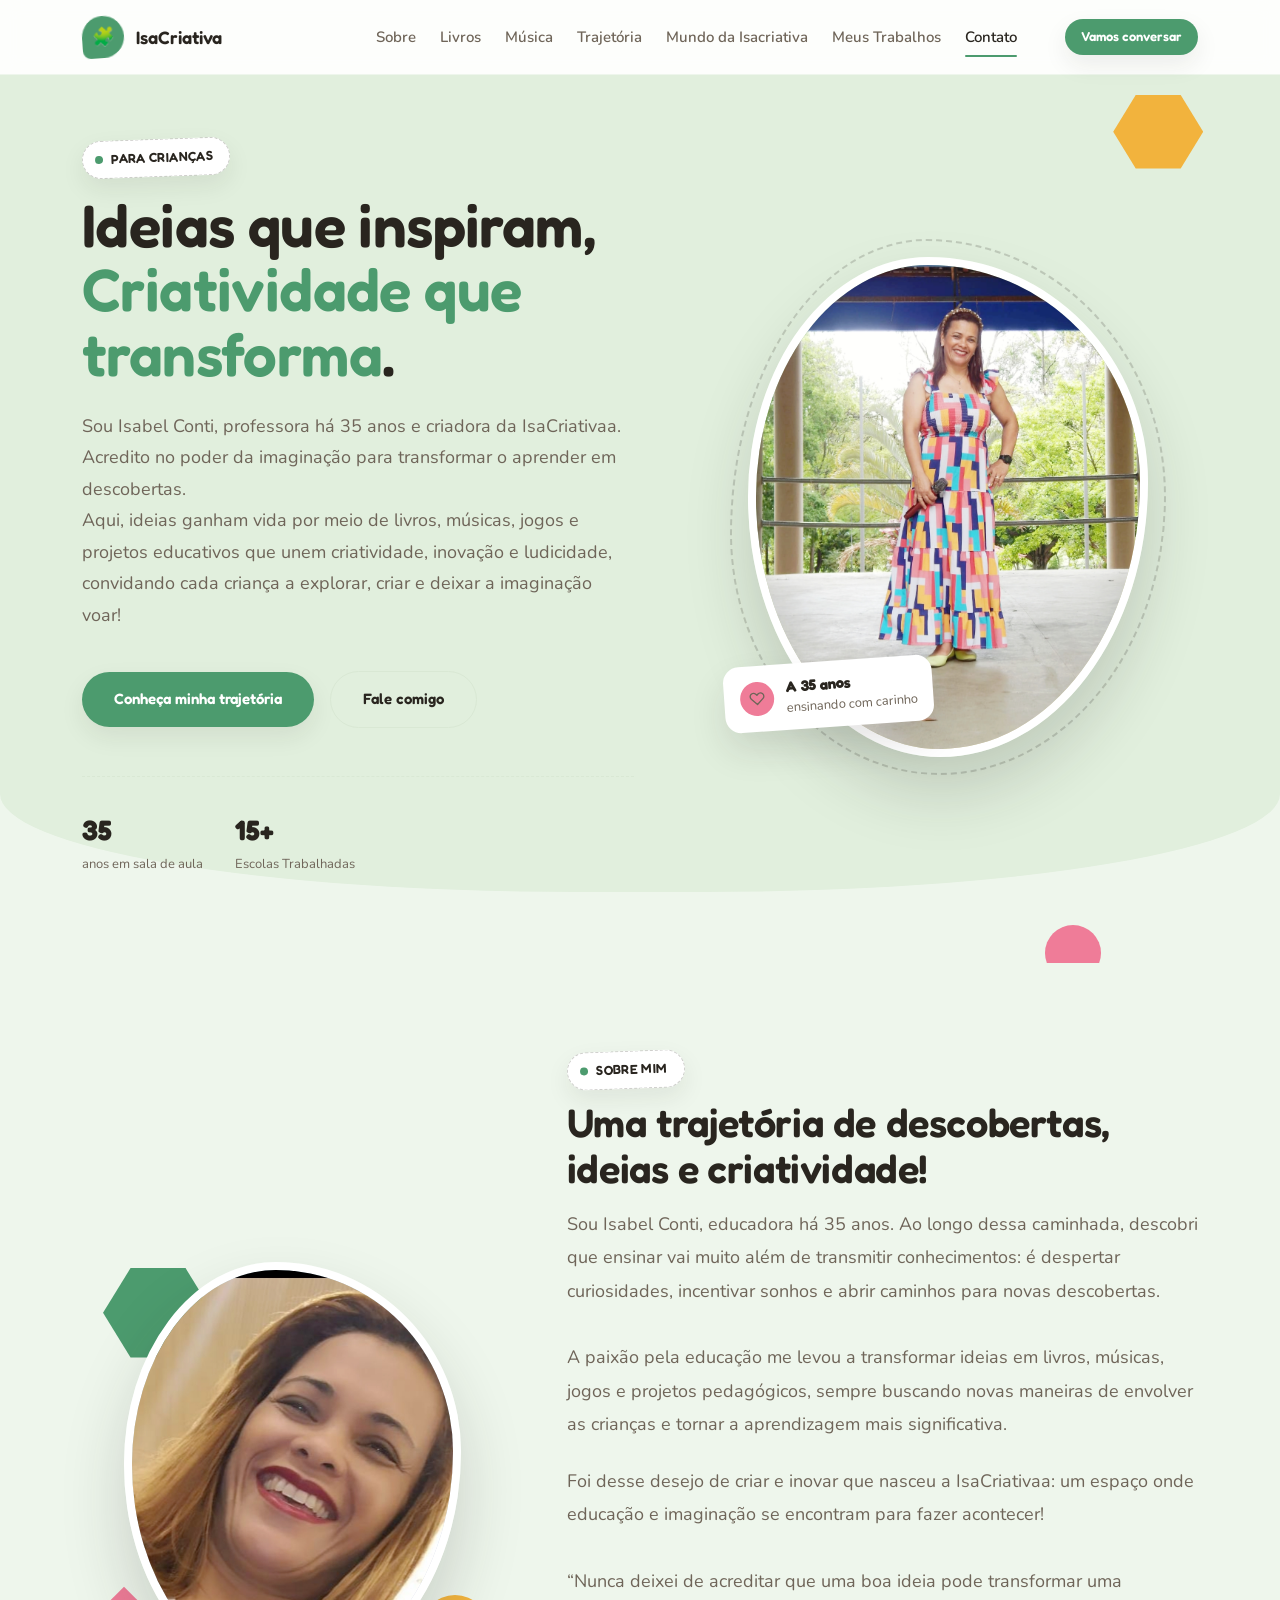
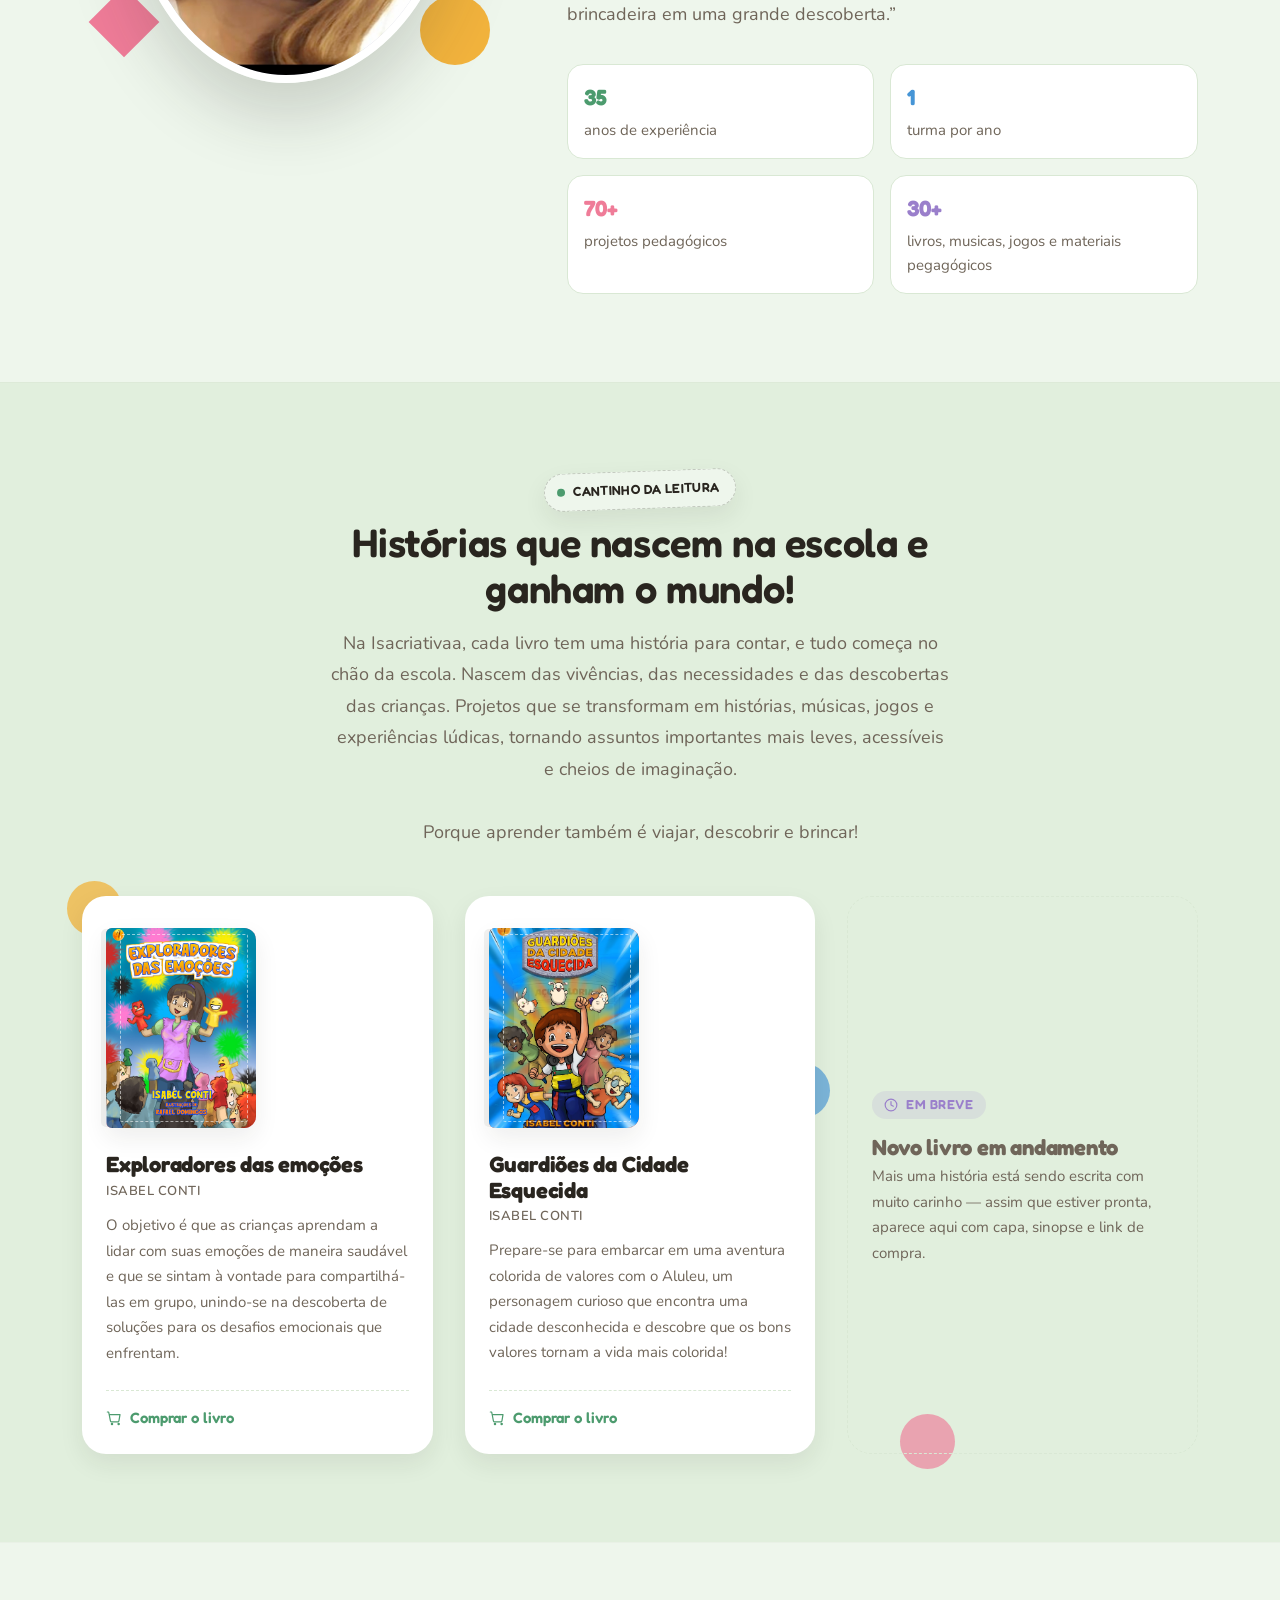
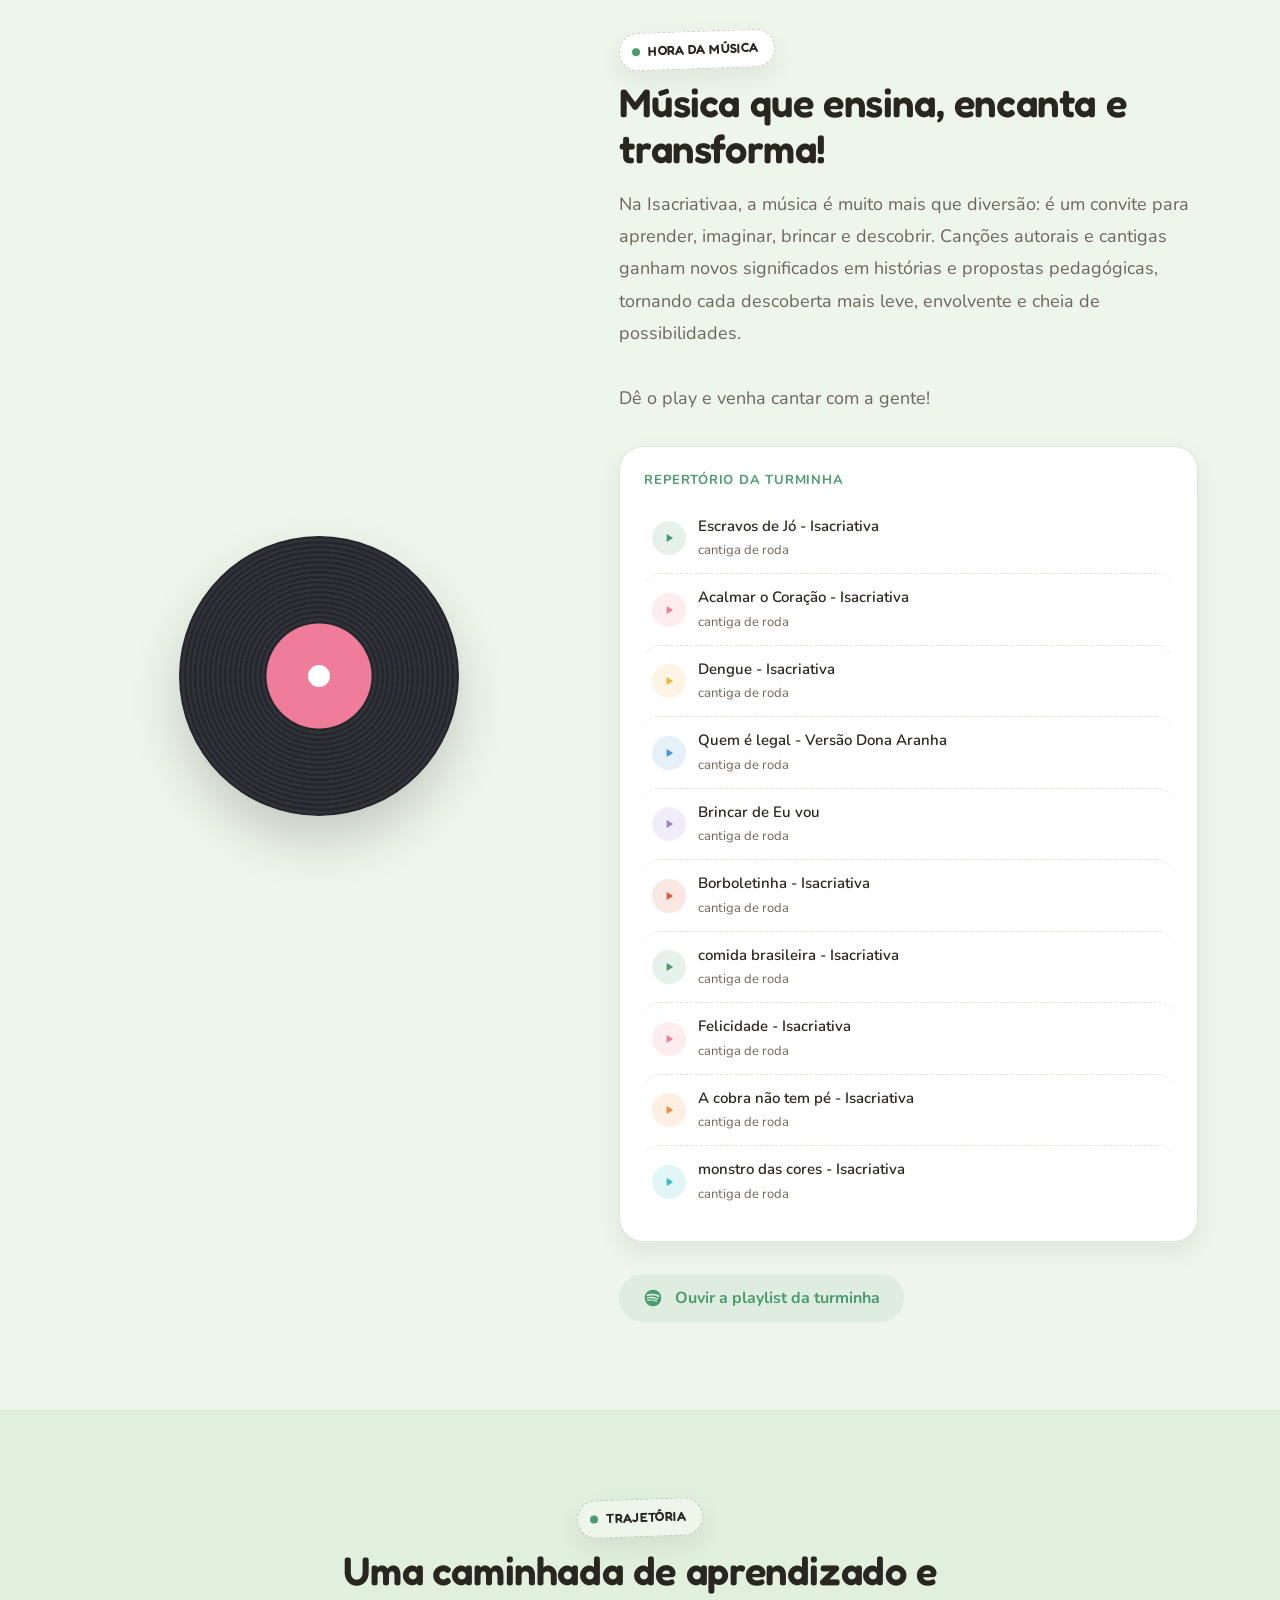
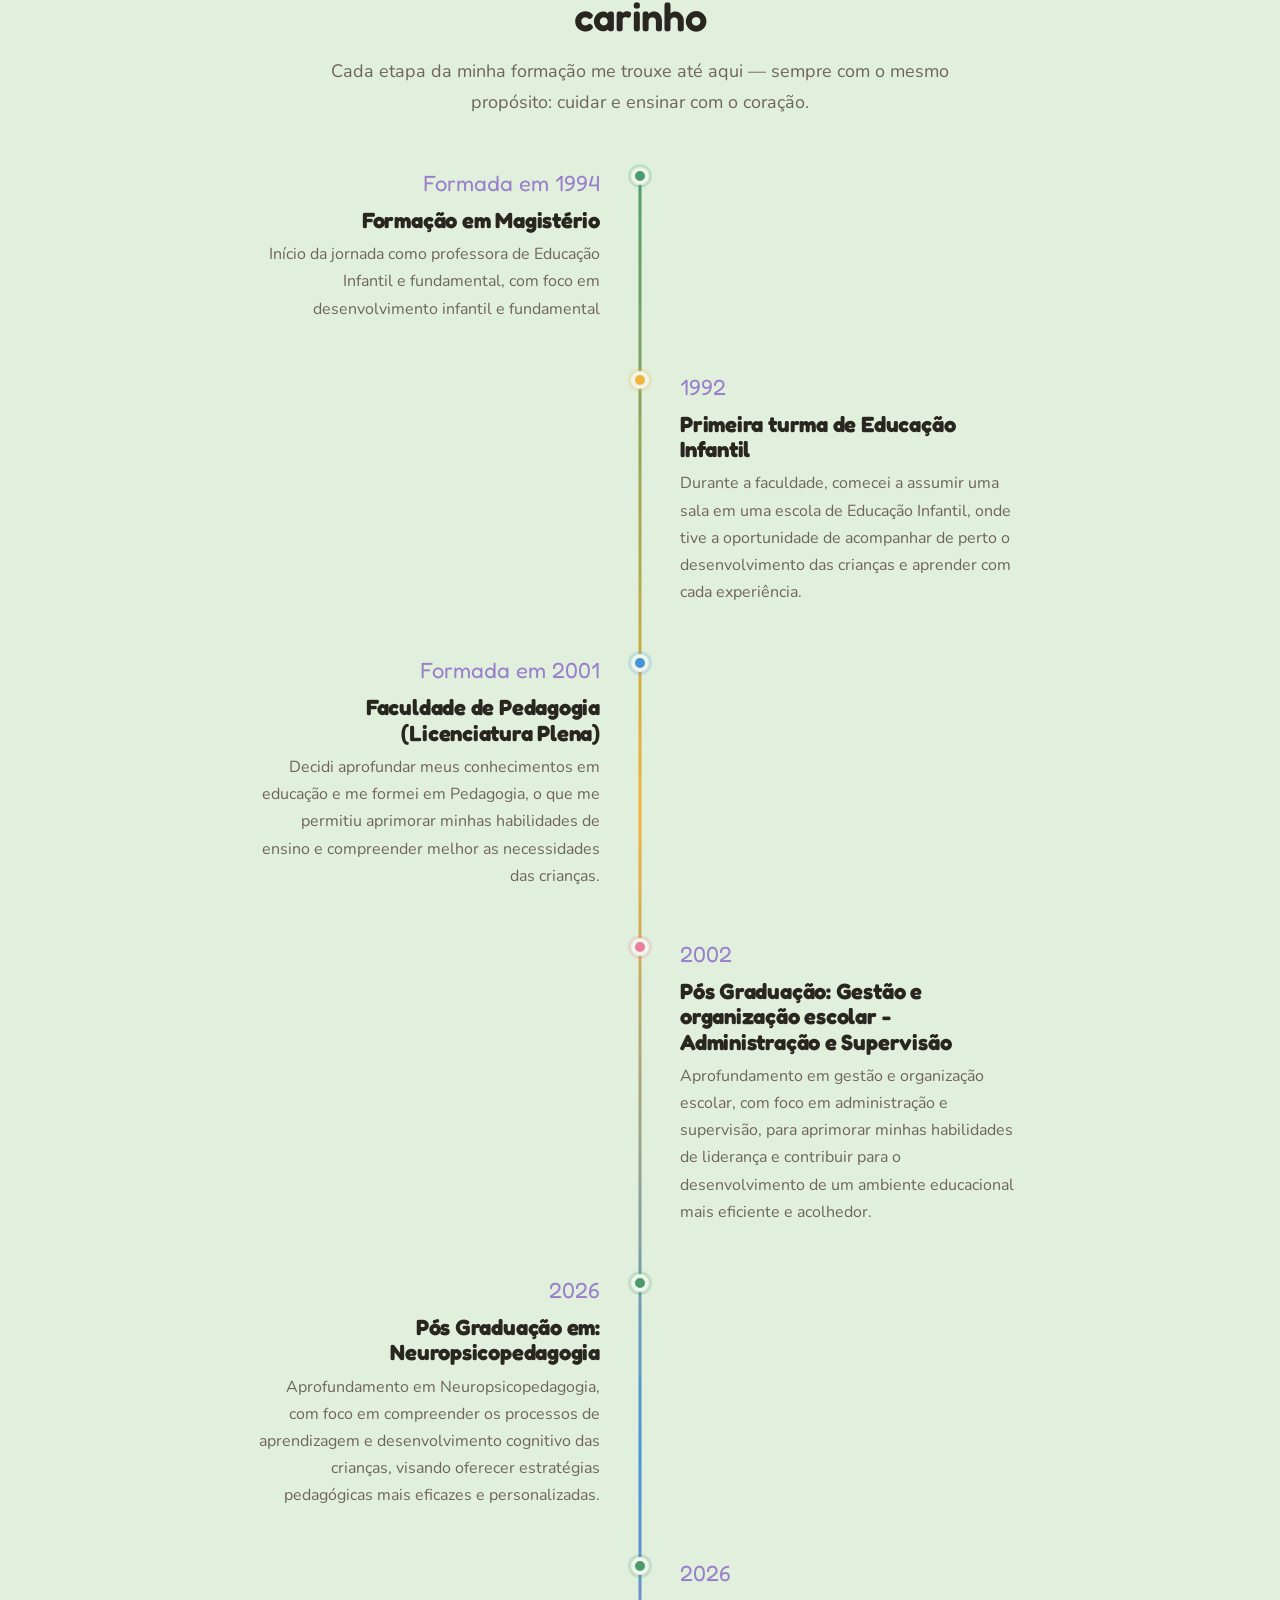
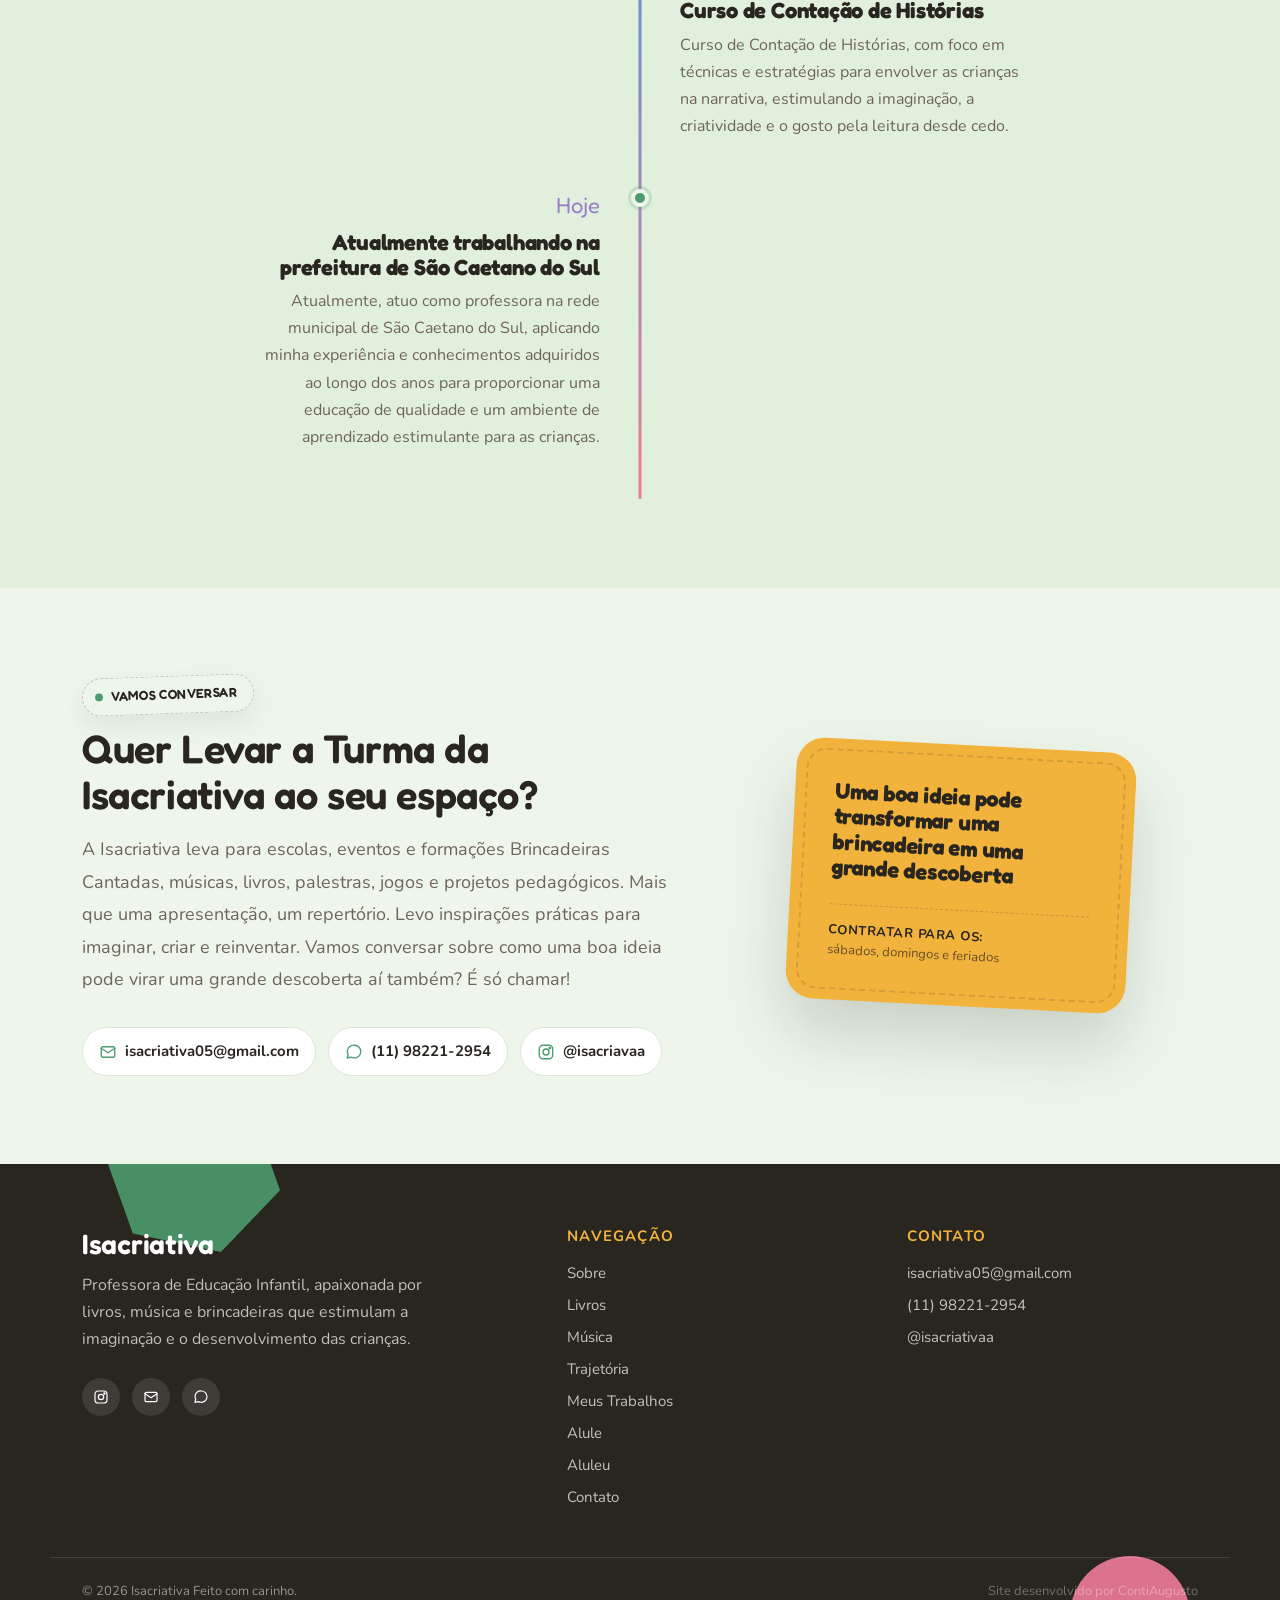
==== commit 5c5043c5: "Correct spelling of "Isacriativa" in navigation and contact sections for consistency" ====
--- a/index.html
+++ b/index.html
@@ -32,7 +32,7 @@
           <li><a href="#musica" class="nav__link">Música</a></li>
           <li><a href="#trajetoria" class="nav__link">Trajetória</a></li>
           <li class="nav__item--has-children">
-            <a href="alule.html" class="nav__link">Mundo da Isa Criativa</a>
+            <a href="alule.html" class="nav__link">Mundo da Isacriativa</a>
             <ul class="nav__submenu">
               <li><a href="alule.html" class="nav__link">Alule</a></li>
               <li><a href="aluleu.html" class="nav__link">Aluleu</a></li>
@@ -415,9 +415,9 @@
         <div class="contact__grid">
           <div class="contact__content reveal">
             <span class="eyebrow"><span class="eyebrow__dot"></span> Vamos conversar</span>
-            <h2 class="section__title">Quer Levar a Turma da Isa Criativa ao seu espaço?</h2>
+            <h2 class="section__title">Quer Levar a Turma da Isacriativa ao seu espaço?</h2>
             <p class="contact__text">
-             A IsaCriativaa leva para escolas, eventos e formações Brincadeiras Cantadas, músicas, livros, palestras, jogos e projetos pedagógicos. Mais que uma apresentação, um repertório. Levo inspirações práticas para imaginar, criar e reinventar.
+             A Isacriativa leva para escolas, eventos e formações Brincadeiras Cantadas, músicas, livros, palestras, jogos e projetos pedagógicos. Mais que uma apresentação, um repertório. Levo inspirações práticas para imaginar, criar e reinventar.
 Vamos conversar sobre como uma boa ideia pode virar uma grande descoberta aí também?
 É só chamar!
             </p>
--- a/css/style.css
+++ b/css/style.css
@@ -37,6 +37,7 @@
   --color-purple-rgb: 154, 127, 203;
   --color-red: #e4573f;
   --color-red-rgb: 228, 87, 63;
+  
 
   /* Tipografia */
   --font-display: "Fredoka", ui-rounded, "Segoe UI", sans-serif;
@@ -91,6 +92,48 @@
 
   /* Layout */
   --container-max: 1180px;
+}
+:root {
+  /* Green */
+  --color-green-new: #4c9b6e;
+  --color-green-new-rgb: 76, 155, 110;
+  --gradient-green: linear-gradient(135deg, #4c9b6e, #38ef7d);
+  --gradient-zebra-green: repeating-linear-gradient(135deg, #4c9b6e 0px, #4c9b6e 10px, #ffffff 10px, #ffffff 20px);
+
+  /* Yellow */
+  --color-yellow-new: #f2b33d;
+  --color-yellow-new-rgb: 242, 179, 61;
+  --gradient-yellow: linear-gradient(135deg, #f2b33d, #ffd200);
+
+  /* Pink */
+  --color-pink-new: #ef7c98;
+  --color-pink-new-rgb: 239, 124, 152;
+  --gradient-pink: linear-gradient(135deg, #ef7c98, #ff6a88);
+
+  /* Blue */
+  --color-blue-new: #4695d6;
+  --color-blue-new-rgb: 70, 149, 214;
+  --gradient-blue: linear-gradient(135deg, #4695d6, #6dd5ed);
+
+  /* Purple */
+  --color-purple-new: #9a7fcb;
+  --color-purple-new-rgb: 154, 127, 203;
+  --gradient-purple: linear-gradient(135deg, #9a7fcb, #c084fc);
+
+  /* Red */
+  --color-red-new: #e4573f;
+  --color-red-new-rgb: 228, 87, 63;
+  --gradient-red: linear-gradient(135deg, #e4573f, #ff8066);
+
+  /* Orange - New */
+  --color-orange-new: #f28c38;
+  --color-orange-new-rgb: 242, 140, 56;
+  --gradient-orange: linear-gradient(135deg, #f28c38, #ffc15e);
+
+  /* Cyan - New */
+  --color-cyan-new: #36b9c8;
+  --color-cyan-new-rgb: 54, 185, 200;
+  --gradient-cyan: linear-gradient(135deg, #36b9c8, #75e6da);
 }
 
 /* -------------------------------------------------------------------------
@@ -845,7 +888,8 @@
     top: calc(100% + var(--space-3));
     left: 50%;
     transform: translate(-50%, 8px);
-    min-width: 160px;
+    min-width: 180px;
+    gap: var(--space-3);
     padding: var(--space-2);
     background-color: var(--color-white);
     border: 1px solid var(--color-border);
@@ -1477,6 +1521,8 @@
 .music-section__disc.is-playing {
   animation-play-state: running;
   box-shadow: 0 30px 60px rgba(var(--color-text-rgb), 0.3);
+    transform: scale(1.08);
+  transition: transform 0.4s ease, box-shadow 0.4s ease;
 }
 
 .music-section__disc::before {
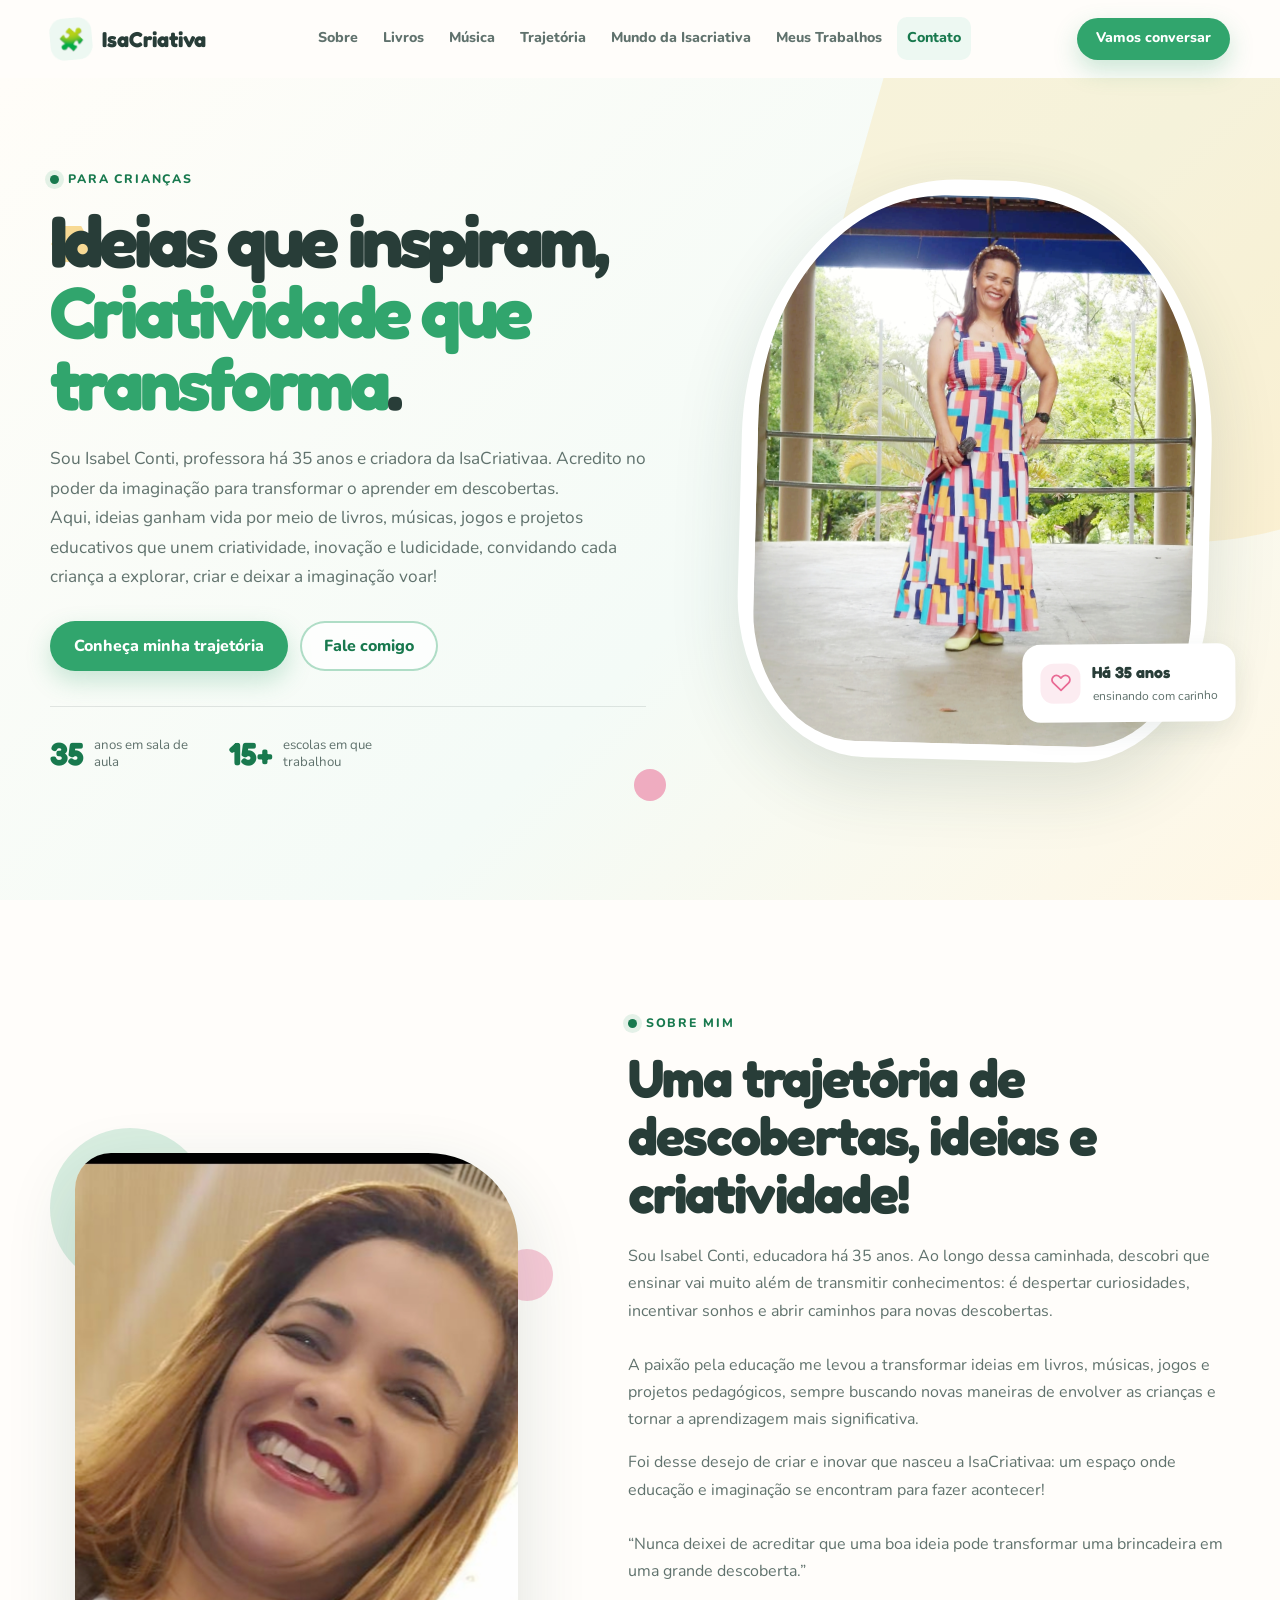
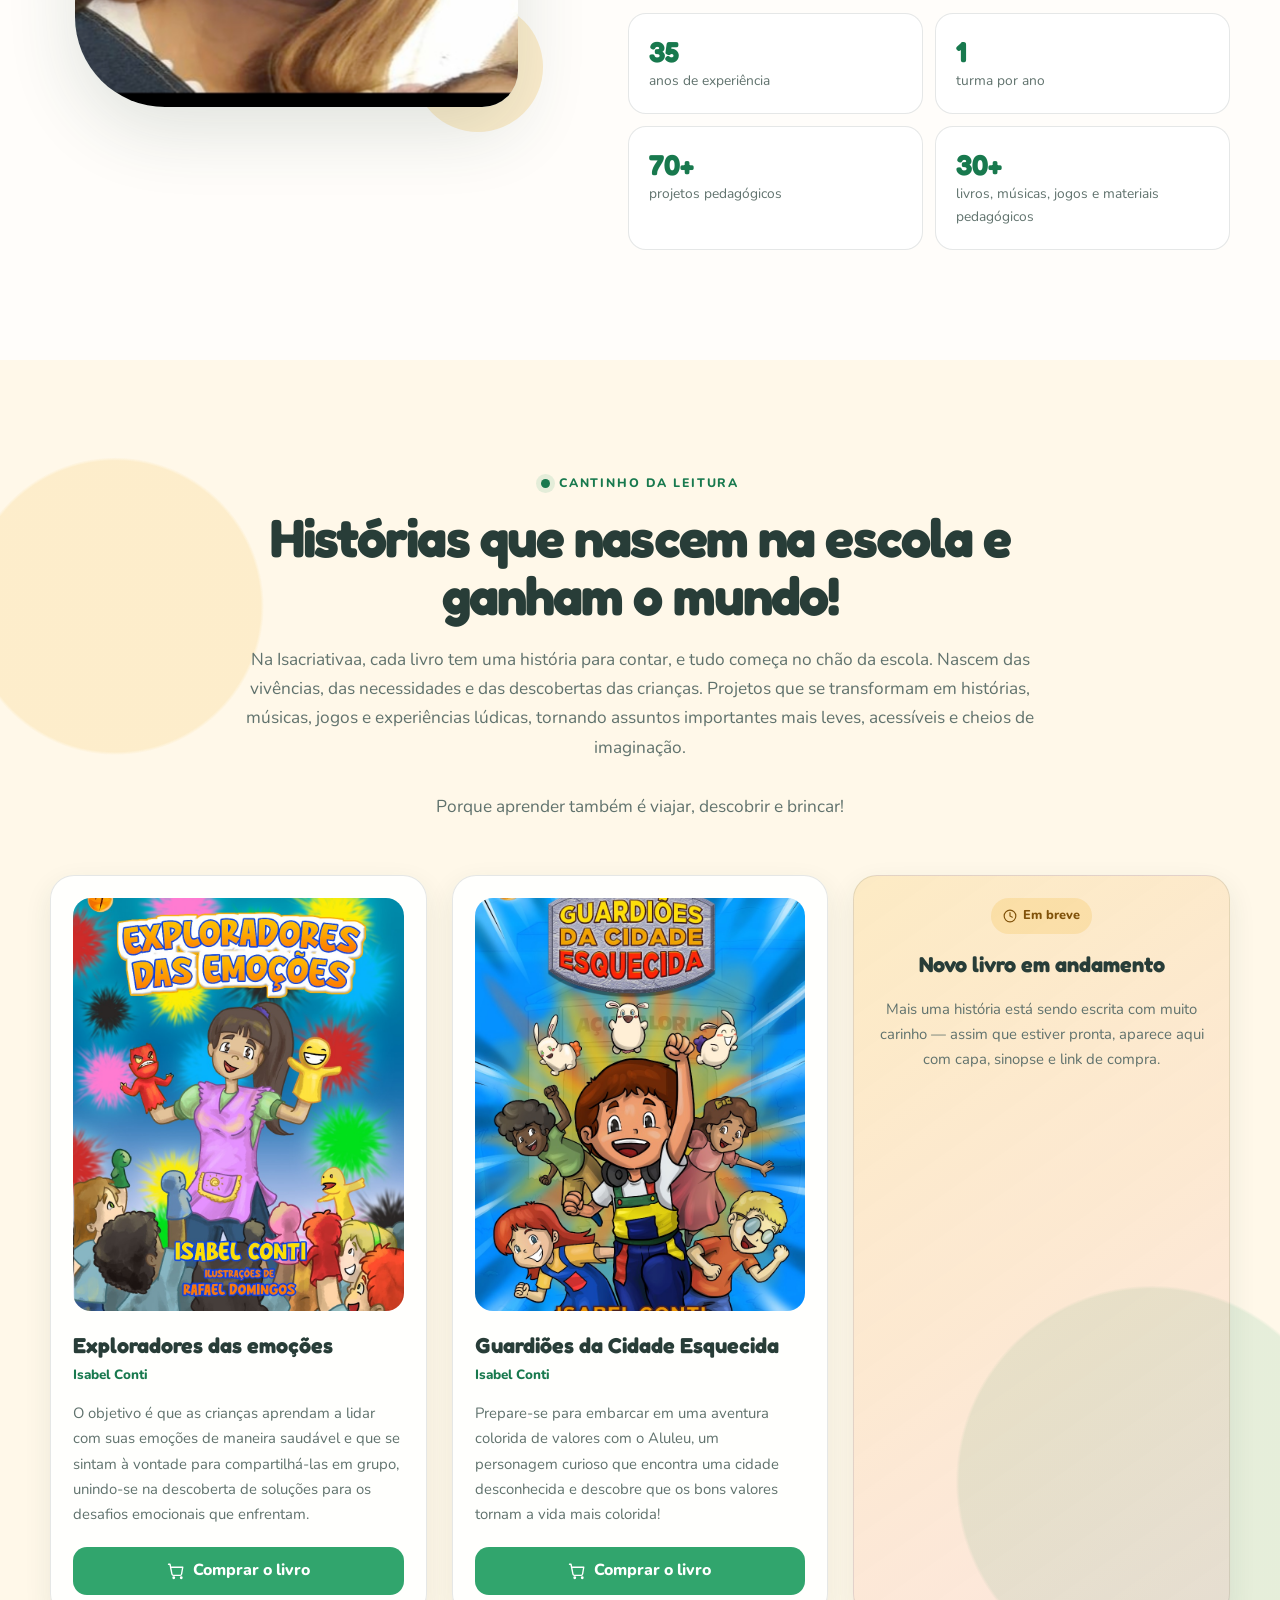
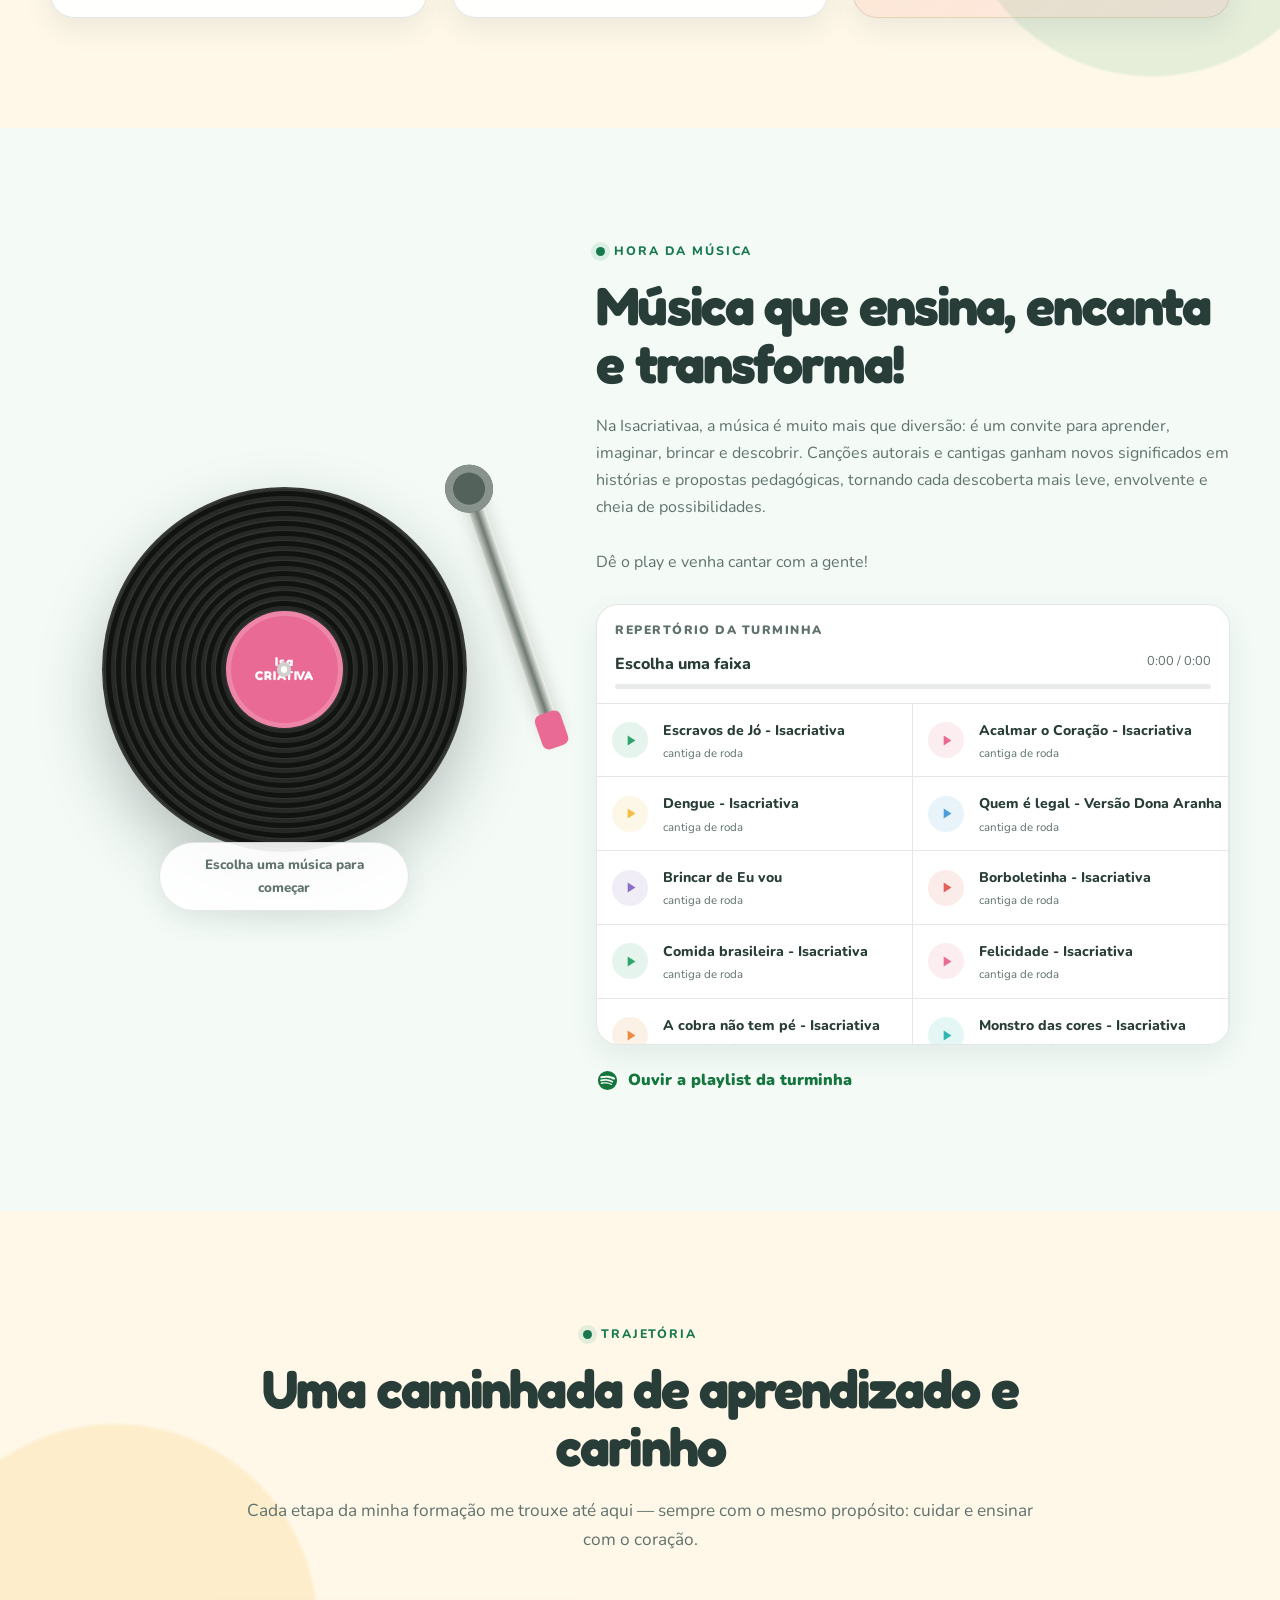
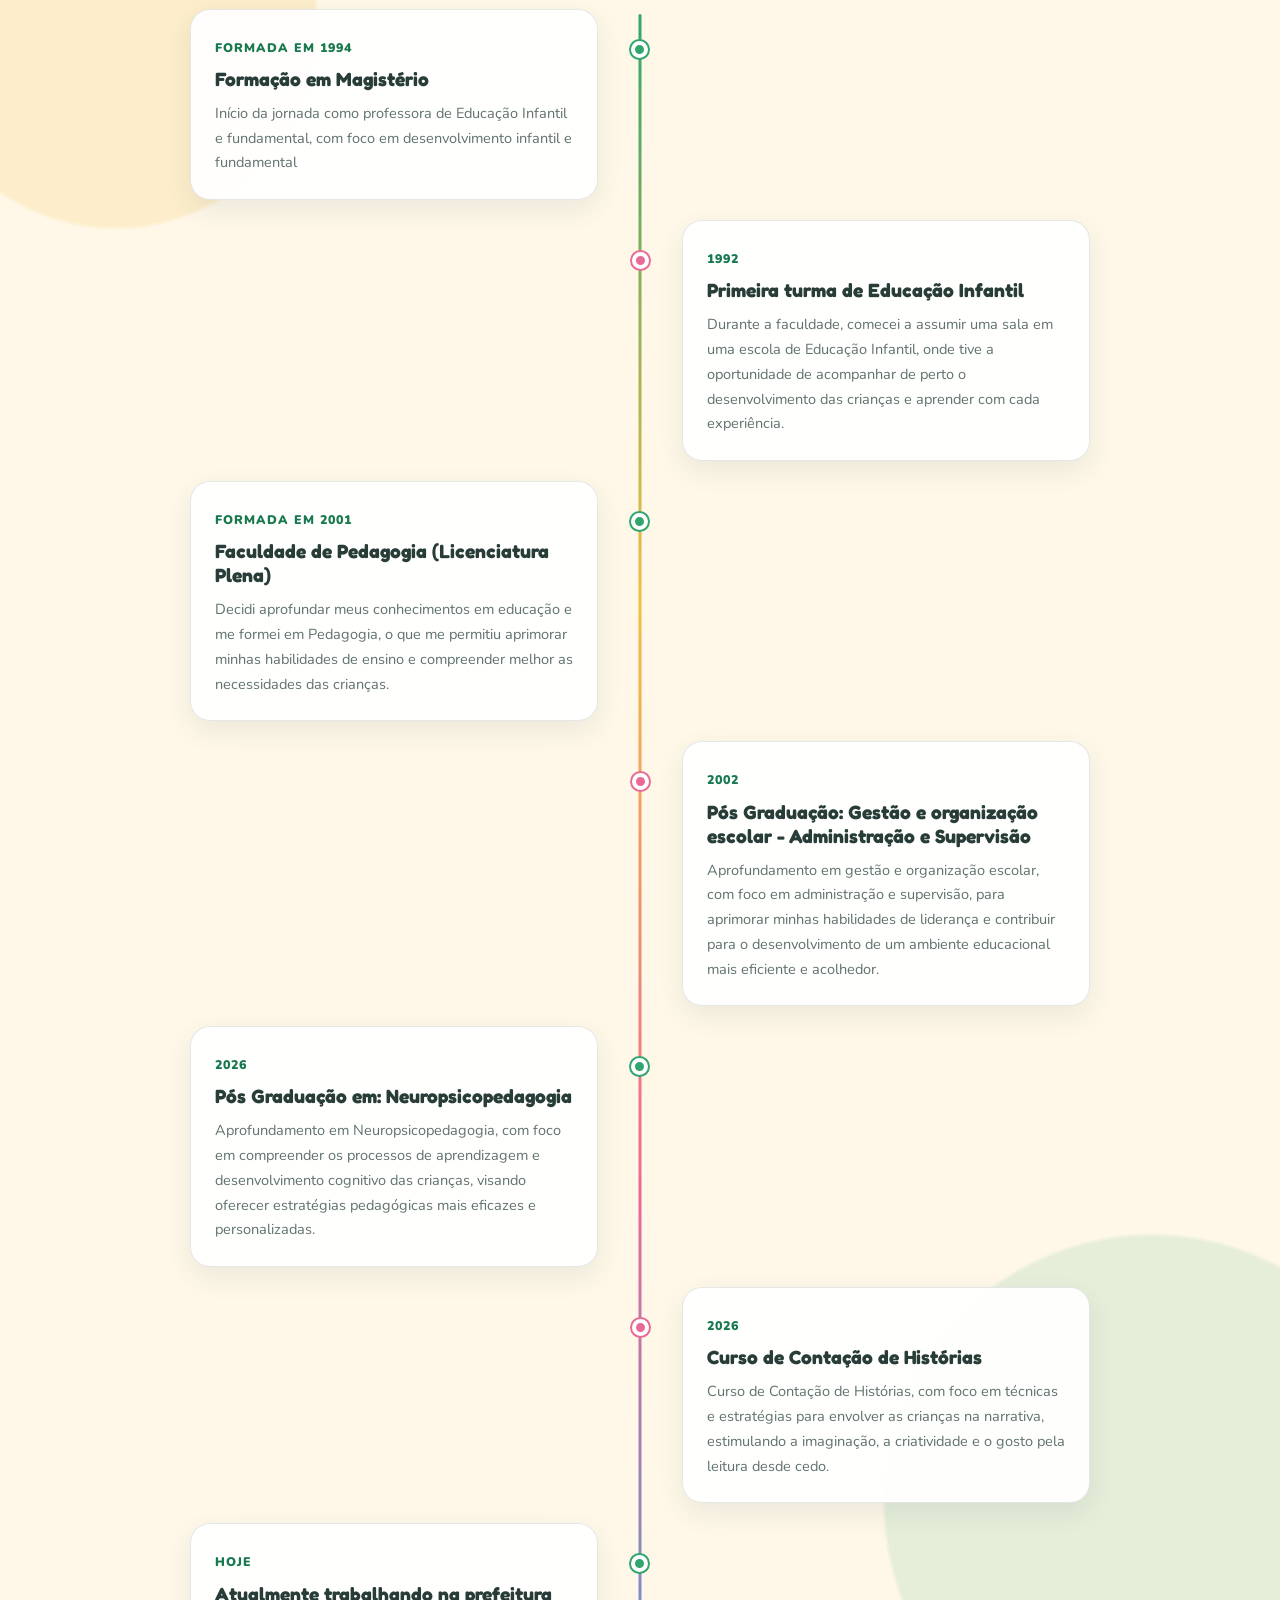
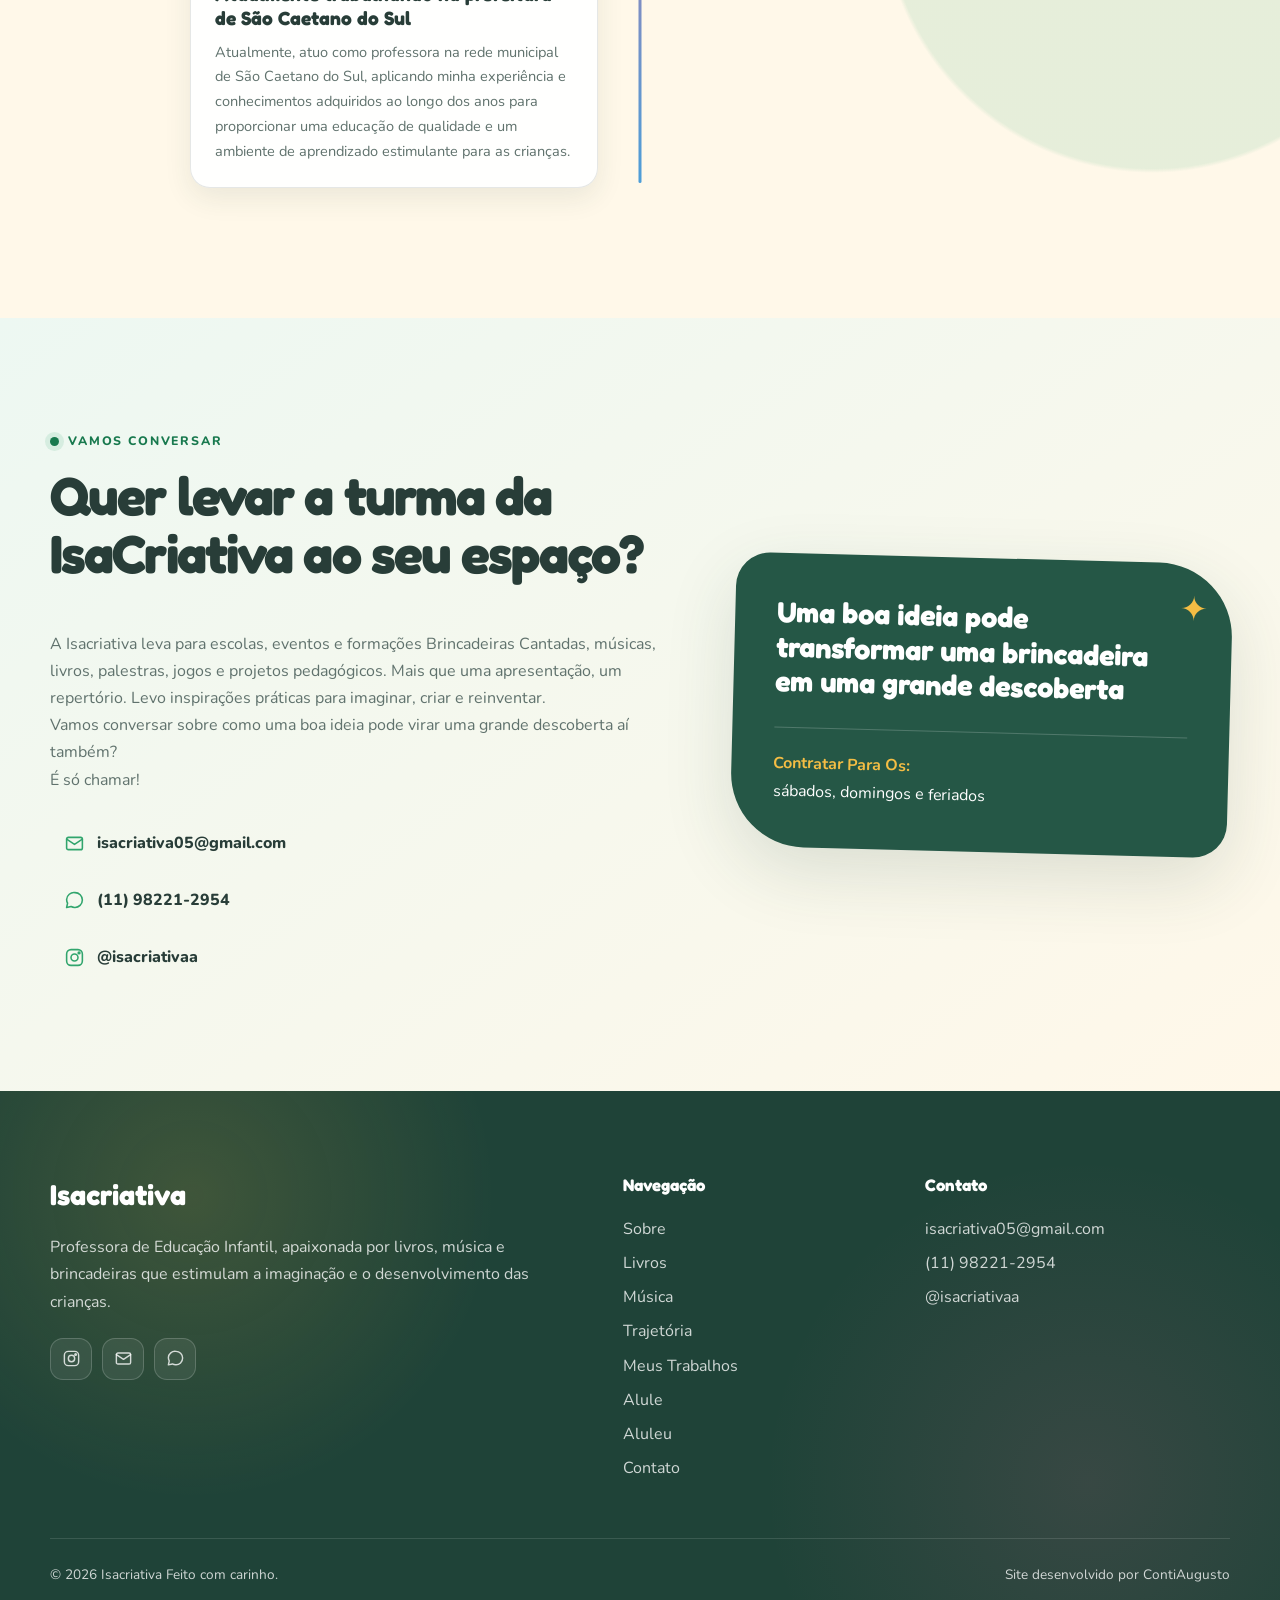
==== commit 3656f655: "refactor: moderniza portfolio e galerias multimidia" ====
--- a/index.html
+++ b/index.html
@@ -83,7 +83,7 @@
             </div>
             <div class="hero__stat">
               <strong>15+</strong>
-              <span>Escolas Trabalhadas</span>
+              <span>escolas em que trabalhou</span>
             </div>
           </div>
         </div>
@@ -92,9 +92,9 @@
           <div class="hero__frame">
             <div class="hero__photo">
             
-              <img src="assets/img/isa.jpeg" alt="Isa criativa sorrindo" onerror="this.style.display='none'" />
+              <img src="assets/img/isa.jpeg" alt="Isabel Conti, criadora da IsaCriativa" onerror="this.style.display='none'; this.nextElementSibling.style.display='grid';" />
               <div class="hero__photo-fallback" aria-hidden="true">
-                
+                <svg viewBox="0 0 24 24" width="72" fill="none" stroke="currentColor" stroke-width="1.4">
                   <circle cx="12" cy="8" r="4"></circle>
                   <path d="M4 21c0-4.4 3.6-8 8-8s8 3.6 8 8"></path>
                 </svg>
@@ -108,7 +108,7 @@
                 </svg>
               </span>
               <span>
-                <strong>A 35 anos</strong>
+                <strong>Há 35 anos</strong>
                 <span>ensinando com carinho</span>
               </span>
             </div>
@@ -127,10 +127,9 @@
             <div class="about__shape about__shape--pink" aria-hidden="true"></div>
 
             <div class="about__image">
-              <!-- Substitua pela foto real: <img src="assets/img/foto-sobre.jpg" alt="Tia [Nome] em sala de aula" /> -->
-              <img src="assets/img/isa1.jpeg" alt="isa" onerror="this.style.display='none'" />
+              <img src="assets/img/isa1.jpeg" alt="Isabel Conti em uma atividade educativa" onerror="this.style.display='none'; this.nextElementSibling.style.display='grid';" />
               <div class="hero__photo-fallback" aria-hidden="true">
-              
+                <svg viewBox="0 0 24 24" width="72" fill="none" stroke="currentColor" stroke-width="1.4">
                   <circle cx="12" cy="8" r="4"></circle>
                   <path d="M4 21c0-4.4 3.6-8 8-8s8 3.6 8 8"></path>
                 </svg>
@@ -155,6 +154,7 @@
              um espaço onde educação e imaginação se encontram para fazer acontecer!
              <br><br>
             “Nunca deixei de acreditar que uma boa ideia pode transformar uma brincadeira em uma grande descoberta.”
+            </p>
 
             <div class="about__highlights">
               <div class="about__highlight">
@@ -171,7 +171,7 @@
               </div>
               <div class="about__highlight">
                 <strong>30+</strong>
-                <span>livros, musicas, jogos e materiais pegagógicos</span>
+                <span>livros, músicas, jogos e materiais pedagógicos</span>
               </div>
               
             </div>
@@ -295,7 +295,13 @@
       <div class="container section__container">
         <div class="music-section__grid">
           <div class="music-section__visual reveal">
-            <div class="music-section__disc" id="disc" aria-hidden="true"></div>
+            <div class="vinyl-stage" id="vinylStage">
+              <span class="vinyl-stage__note vinyl-stage__note--1" aria-hidden="true">♪</span>
+              <div class="music-section__disc" id="disc" aria-hidden="true"></div>
+              <span class="vinyl-stage__arm" aria-hidden="true"></span>
+              <span class="vinyl-stage__note vinyl-stage__note--2" aria-hidden="true">♫</span>
+              <p class="vinyl-stage__caption" id="vinylStatus" aria-live="polite">Escolha uma música para começar</p>
+            </div>
           </div>
 
           <div class="music-section__content reveal">
@@ -322,7 +328,7 @@
               </div>
             </div>
 
-            <a href="https://open.spotify.com/artist/3tJSRTu4GNyFgMuGTh1FSH?si=dBEblRBETyaR9I9YkyfqdA" class="music-section__spotify">
+            <a href="https://open.spotify.com/artist/3tJSRTu4GNyFgMuGTh1FSH?si=dBEblRBETyaR9I9YkyfqdA" target="_blank" rel="noopener" class="music-section__spotify">
               <svg viewBox="0 0 24 24" fill="currentColor"><path d="M12 2a10 10 0 1 0 0 20 10 10 0 0 0 0-20Zm4.6 14.4a.7.7 0 0 1-.96.24c-2.6-1.6-5.9-1.94-9.8-1.06a.7.7 0 0 1-.3-1.37c4.24-.96 7.9-.56 10.8 1.22.34.2.46.65.26.97Zm1.22-2.7a.87.87 0 0 1-1.2.3c-2.98-1.83-7.52-2.36-11.04-1.29a.87.87 0 1 1-.5-1.66c4.02-1.22 9.02-.63 12.44 1.46.42.26.55.8.3 1.2Zm.1-2.8C14.9 8.8 9.15 8.6 5.8 9.63a1.03 1.03 0 1 1-.6-1.98c3.85-1.17 10.2-.94 14.2 1.44a1.03 1.03 0 0 1-1.08 1.76Z"></path></svg>
               Ouvir a playlist da turminha
             </a>
@@ -415,7 +421,7 @@
         <div class="contact__grid">
           <div class="contact__content reveal">
             <span class="eyebrow"><span class="eyebrow__dot"></span> Vamos conversar</span>
-            <h2 class="section__title">Quer Levar a Turma da Isacriativa ao seu espaço?</h2>
+            <h2 class="section__title">Quer levar a turma da IsaCriativa ao seu espaço?</h2>
             <p class="contact__text">
              A Isacriativa leva para escolas, eventos e formações Brincadeiras Cantadas, músicas, livros, palestras, jogos e projetos pedagógicos. Mais que uma apresentação, um repertório. Levo inspirações práticas para imaginar, criar e reinventar.
 Vamos conversar sobre como uma boa ideia pode virar uma grande descoberta aí também?
@@ -442,7 +448,7 @@
                   <circle cx="12" cy="12" r="4"></circle>
                   <circle cx="17.2" cy="6.8" r="1"></circle>
                 </svg>
-                @isacriavaa
+                @isacriativaa
               </a>
             </div>
           </div>
--- a/css/style.css
+++ b/css/style.css
@@ -1,2311 +1,10 @@
-/* =========================================================================
-   PORTFÓLIO — PROFESSORA DE EDUCAÇÃO INFANTIL
-   Folha de estilos única, organizada nos mesmos blocos do projeto Sass
-   original (abstracts > base > components > layout > pages), só que já
-   compilada para CSS puro.
-   ========================================================================= */
-
-/* -------------------------------------------------------------------------
-   1. ABSTRACTS — variáveis
-   Paleta "mundo da Isa Criativa": fundo verde clarinho + tinta carvão + 6
-   cores vivas dos personagens, cada uma com um trabalho fixo (verde =
-   natureza, amarelo = alegria, rosa = afeto, azul = calma, roxo =
-   imaginação, vermelho = energia). Para trocar QUALQUER cor do site,
-   mude só os valores aqui dentro — o resto do arquivo usa só var(--nome).
-   ------------------------------------------------------------------------- */
-:root {
-  /* Cores base */
-  --color-text: #29251f;
-  --color-text-rgb: 41, 37, 31;
-  --color-text-light: #6f6559;
-  --color-white: #ffffff;
-  --color-white-rgb: 255, 255, 255;
-  --color-background: #eef6ec;
-  --color-background-soft: #e1efdd;
-  --color-border: #d9e8d4;
-
-  /* Cores de destaque — as cores "vivas" dos personagens */
-  --color-green: #4c9b6e;
-  --color-green-rgb: 76, 155, 110;
-  --color-yellow: #f2b33d;
-  --color-yellow-rgb: 242, 179, 61;
-  --color-pink: #ef7c98;
-  --color-pink-rgb: 239, 124, 152;
-  --color-blue: #4695d6;
-  --color-blue-rgb: 70, 149, 214;
-  --color-purple: #9a7fcb;
-  --color-purple-rgb: 154, 127, 203;
-  --color-red: #e4573f;
-  --color-red-rgb: 228, 87, 63;
-  
-
-  /* Tipografia */
-  --font-display: "Fredoka", ui-rounded, "Segoe UI", sans-serif;
-  --font-body: "Nunito", "Segoe UI", sans-serif;
-
-  --font-xs: 0.8125rem;
-  --font-sm: 0.9375rem;
-  --font-md: 1rem;
-  --font-lg: 1.125rem;
-  --font-xl: 1.375rem;
-  --font-2xl: 1.75rem;
-
-  --fw-regular: 400;
-  --fw-semibold: 600;
-  --fw-bold: 700;
-  --fw-extrabold: 800;
-
-  /* Espaçamentos */
-  --space-1: 0.25rem;
-  --space-2: 0.5rem;
-  --space-3: 0.75rem;
-  --space-4: 1rem;
-  --space-5: 1.5rem;
-  --space-6: 2rem;
-  --space-7: 2.5rem;
-  --space-8: 3rem;
-  --space-9: 4rem;
-  --space-10: 5.5rem;
-
-  /* Raios */
-  --radius-sm: 10px;
-  --radius-md: 16px;
-  --radius-lg: 24px;
-  --radius-xl: 28px;
-  --radius-pill: 999px;
-
-  /* Sombras */
-  --shadow-sm: 0 10px 24px rgba(var(--color-text-rgb), 0.08);
-  --shadow-md: 0 18px 36px rgba(var(--color-text-rgb), 0.12);
-  --shadow-lg: 0 34px 64px rgba(var(--color-text-rgb), 0.18);
-
-  /* Transições */
-  --transition-fast: 150ms ease;
-  --transition-normal: 300ms cubic-bezier(0.4, 0, 0.2, 1);
-
-  /* Camadas */
-  --z-background: 0;
-  --z-default: 1;
-  --z-content: 2;
-  --z-header: 100;
-  --z-overlay: 200;
-
-  /* Layout */
-  --container-max: 1180px;
-}
-:root {
-  /* Green */
-  --color-green-new: #4c9b6e;
-  --color-green-new-rgb: 76, 155, 110;
-  --gradient-green: linear-gradient(135deg, #4c9b6e, #38ef7d);
-  --gradient-zebra-green: repeating-linear-gradient(135deg, #4c9b6e 0px, #4c9b6e 10px, #ffffff 10px, #ffffff 20px);
-
-  /* Yellow */
-  --color-yellow-new: #f2b33d;
-  --color-yellow-new-rgb: 242, 179, 61;
-  --gradient-yellow: linear-gradient(135deg, #f2b33d, #ffd200);
-
-  /* Pink */
-  --color-pink-new: #ef7c98;
-  --color-pink-new-rgb: 239, 124, 152;
-  --gradient-pink: linear-gradient(135deg, #ef7c98, #ff6a88);
-
-  /* Blue */
-  --color-blue-new: #4695d6;
-  --color-blue-new-rgb: 70, 149, 214;
-  --gradient-blue: linear-gradient(135deg, #4695d6, #6dd5ed);
-
-  /* Purple */
-  --color-purple-new: #9a7fcb;
-  --color-purple-new-rgb: 154, 127, 203;
-  --gradient-purple: linear-gradient(135deg, #9a7fcb, #c084fc);
-
-  /* Red */
-  --color-red-new: #e4573f;
-  --color-red-new-rgb: 228, 87, 63;
-  --gradient-red: linear-gradient(135deg, #e4573f, #ff8066);
-
-  /* Orange - New */
-  --color-orange-new: #f28c38;
-  --color-orange-new-rgb: 242, 140, 56;
-  --gradient-orange: linear-gradient(135deg, #f28c38, #ffc15e);
-
-  /* Cyan - New */
-  --color-cyan-new: #36b9c8;
-  --color-cyan-new-rgb: 54, 185, 200;
-  --gradient-cyan: linear-gradient(135deg, #36b9c8, #75e6da);
-}
-
-/* -------------------------------------------------------------------------
-   2. BASE — reset
-   ------------------------------------------------------------------------- */
-*,
-*::before,
-*::after {
-  box-sizing: border-box;
-}
-
-* {
-  margin: 0;
-}
-
-html {
-  -webkit-text-size-adjust: 100%;
-  scroll-behavior: smooth;
-}
-
-body {
-  min-height: 100svh;
-  line-height: 1.5;
-  -webkit-font-smoothing: antialiased;
-}
-
-img,
-picture,
-svg {
-  display: block;
-  max-width: 100%;
-}
-
-input,
-button,
-textarea,
-select {
-  font: inherit;
-  color: inherit;
-}
-
-button {
-  cursor: pointer;
-  background: none;
-  border: none;
-}
-
-a {
-  color: inherit;
-  text-decoration: none;
-}
-
-ul,
-ol {
-  list-style: none;
-  padding: 0;
-}
-
-table {
-  border-collapse: collapse;
-}
-
-@media (prefers-reduced-motion: reduce) {
-  html {
-    scroll-behavior: auto;
-  }
-
-  *,
-  *::before,
-  *::after {
-    animation-duration: 0.001ms !important;
-    animation-iteration-count: 1 !important;
-    transition-duration: 0.001ms !important;
-    scroll-behavior: auto !important;
-  }
-}
-
-/* -------------------------------------------------------------------------
-   3. BASE — tipografia
-   ------------------------------------------------------------------------- */
-body {
-  font-family: var(--font-body);
-  font-size: var(--font-md);
-  font-weight: var(--fw-regular);
-  color: var(--color-text);
-  background-color: var(--color-background);
-}
-
-h1,
-h2,
-h3,
-h4 {
-  font-family: var(--font-display);
-  font-weight: var(--fw-semibold);
-  line-height: 1.15;
-  letter-spacing: -0.01em;
-  color: var(--color-text);
-}
-
-h1 {
-  font-size: clamp(2.25rem, 1.55rem + 3vw, 3.75rem);
-  line-height: 1.08;
-}
-
-h2 {
-  font-size: clamp(1.75rem, 1.45rem + 1.3vw, 2.5rem);
-}
-
-h3 {
-  font-size: var(--font-xl);
-  font-weight: var(--fw-bold);
-}
-
-h4 {
-  font-size: var(--font-lg);
-  font-weight: var(--fw-bold);
-}
-
-p {
-  color: var(--color-text-light);
-}
-
-strong {
-  color: var(--color-text);
-  font-weight: var(--fw-bold);
-}
-
-.eyebrow {
-  position: relative;
-  display: inline-flex;
-  align-items: center;
-  gap: var(--space-2);
-  padding: var(--space-2) var(--space-4) var(--space-2) var(--space-3);
-  border-radius: var(--radius-pill);
-  background-color: var(--color-white);
-  border: 1.5px dashed rgba(var(--color-text-rgb), 0.22);
-  font-family: var(--font-display);
-  font-size: var(--font-xs);
-  font-weight: var(--fw-semibold);
-  letter-spacing: 0.03em;
-  text-transform: uppercase;
-  color: var(--color-text);
-  transform: rotate(-2deg);
-  box-shadow: var(--shadow-sm);
-}
-
-.eyebrow__dot {
-  width: 8px;
-  height: 8px;
-  border-radius: 50%;
-  background-color: var(--color-green);
-  flex-shrink: 0;
-}
-
-.section--soft .eyebrow,
-.contact .eyebrow {
-  background-color: var(--color-background);
-}
-
-/* -------------------------------------------------------------------------
-   4. BASE — utilitários e layout geral
-   ------------------------------------------------------------------------- */
-.container {
-  width: 100%;
-  max-width: var(--container-max);
-  margin-inline: auto;
-  padding-inline: var(--space-6);
-}
-
-.skip-link {
-  position: absolute;
-  top: -100px;
-  left: var(--space-4);
-  z-index: 999;
-  padding: var(--space-3) var(--space-5);
-  background-color: var(--color-text);
-  color: var(--color-white);
-  border-radius: var(--radius-md);
-  transition: top var(--transition-fast);
-}
-
-.skip-link:focus-visible {
-  top: var(--space-4);
-}
-
-:focus-visible {
-  outline: 3px solid var(--color-blue);
-  outline-offset: 3px;
-  border-radius: 4px;
-}
-
-::selection {
-  background-color: rgba(var(--color-yellow-rgb), 0.45);
-  color: var(--color-text);
-}
-
-@media (max-width: 767px) {
-  .container {
-    padding-inline: var(--space-5);
-  }
-}
-
-/* -------------------------------------------------------------------------
-   5. COMPONENTS — botões
-   ------------------------------------------------------------------------- */
-.btn {
-  position: relative;
-  display: inline-flex;
-  align-items: center;
-  justify-content: center;
-  gap: var(--space-2);
-  padding: var(--space-4) var(--space-6);
-  border-radius: var(--radius-pill);
-  font-family: var(--font-display);
-  font-size: var(--font-sm);
-  font-weight: var(--fw-semibold);
-  white-space: nowrap;
-  transition: transform var(--transition-normal), box-shadow var(--transition-normal),
-    background-color var(--transition-normal), border-color var(--transition-normal);
-}
-
-.btn svg {
-  width: 18px;
-  height: 18px;
-  flex-shrink: 0;
-}
-
-.btn--primary {
-  background-color: var(--color-green);
-  color: var(--color-white);
-  box-shadow: var(--shadow-sm);
-}
-
-.btn--primary:hover {
-  transform: translateY(-3px);
-  box-shadow: var(--shadow-md);
-  background-color: #429164;
-}
-
-.btn--outline {
-  background-color: transparent;
-  color: var(--color-text);
-  border: 1.5px solid var(--color-border);
-}
-
-.btn--outline:hover {
-  transform: translateY(-3px);
-  border-color: var(--color-text);
-}
-
-.btn--sm {
-  padding: var(--space-2) var(--space-4);
-  font-size: var(--font-xs);
-}
-
-.btn-row {
-  display: flex;
-  flex-wrap: wrap;
-  align-items: center;
-  gap: var(--space-4);
-}
-
-@media (max-width: 480px) {
-  .btn-row {
-    flex-direction: column;
-    align-items: stretch;
-  }
-
-  .btn {
-    width: 100%;
-  }
-}
-
-/* -------------------------------------------------------------------------
-   6. COMPONENTS — formas geométricas (recortes de papel)
-   ------------------------------------------------------------------------- */
-.shape {
-  position: absolute;
-  z-index: var(--z-default);
-  pointer-events: none;
-}
-
-.shape--hexagon {
-  clip-path: polygon(25% 3%, 75% 3%, 100% 50%, 75% 97%, 25% 97%, 0% 50%);
-}
-
-.shape--circle {
-  border-radius: 50%;
-}
-
-.shape--square {
-  border-radius: var(--radius-sm);
-}
-
-.shape--green {
-  background-color: var(--color-green);
-}
-
-.shape--yellow {
-  background-color: var(--color-yellow);
-}
-
-.shape--pink {
-  background-color: var(--color-pink);
-}
-
-.shape--blue {
-  background-color: var(--color-blue);
-}
-
-.shape--purple {
-  background-color: var(--color-purple);
-}
-
-.shape--float {
-  animation: float 5s ease-in-out infinite;
-}
-
-.shape--float-soft {
-  animation: float-soft 6s ease-in-out infinite;
-}
-
-/* fita/tag adesiva usada como acento pontual */
-.tape {
-  position: absolute;
-  z-index: var(--z-content);
-  padding: var(--space-2) var(--space-4);
-  background-color: var(--color-white);
-  border-radius: var(--radius-sm);
-  box-shadow: var(--shadow-sm);
-  font-family: var(--font-display);
-  font-size: var(--font-xs);
-  font-weight: var(--fw-semibold);
-  color: var(--color-text);
-  transform: rotate(-6deg);
-}
-
-/* -------------------------------------------------------------------------
-   7. COMPONENTS — livro
-   .book-card normal: capa (foto real, com ícone de fallback caso a imagem
-   ainda não exista) + título + autora + sinopse + botão "Comprar" grudado
-   embaixo (margin-top: auto empurra o botão para o rodapé do card).
-   .book-card--soon: terceiro card, sem capa/botão, estilo apagado com
-   selo "Em breve". Para trocar texto/link, edite o HTML de cada <article>
-   — este bloco de CSS serve para os três cards.
-   ------------------------------------------------------------------------- */
-.book-card {
-  position: relative;
-  z-index: var(--z-content);
-  display: flex;
-  flex-direction: column;
-  height: 100%;
-  padding: var(--space-6) var(--space-5) var(--space-5);
-  background-color: var(--color-white);
-  border-radius: var(--radius-lg);
-  box-shadow: var(--shadow-sm);
-  transition: transform var(--transition-normal), box-shadow var(--transition-normal);
-}
-
-.book-card:hover {
-  transform: translateY(-6px) rotate(-1deg);
-  box-shadow: var(--shadow-md);
-}
-
-.book-card__cover {
-  position: relative;
-  width: 100%;
-  max-width: 150px;
-  aspect-ratio: 3 / 4;
-  margin-bottom: var(--space-5);
-  overflow: hidden;
-  border-radius: 6px 12px 12px 6px;
-  box-shadow: -6px 0 0 -1px rgba(var(--color-text-rgb), 0.06), var(--shadow-sm);
-  display: flex;
-  align-items: center;
-  justify-content: center;
-}
-
-.book-card__cover img {
-  width: 100%;
-  height: 100%;
-  object-fit: cover;
-}
-
-.book-card__cover::before {
-  content: "";
-  position: absolute;
-  inset: 6px 8px 6px 14px;
-  border: 1.5px dashed rgba(255, 255, 255, 0.55);
-  border-radius: 2px;
-  pointer-events: none;
-}
-
-.book-card__cover svg {
-  width: 34px;
-  height: 34px;
-  color: rgba(255, 255, 255, 0.9);
-}
-
-.book-card__cover--green {
-  background-color: var(--color-green);
-}
-
-.book-card__cover--pink {
-  background-color: var(--color-pink);
-}
-
-.book-card__cover--blue {
-  background-color: var(--color-blue);
-}
-
-.book-card__cover--yellow {
-  background-color: var(--color-yellow);
-}
-
-.book-card__cover--red {
-  background-color: var(--color-red);
-}
-
-.book-card__title {
-  margin-bottom: var(--space-1);
-}
-
-.book-card__author {
-  display: block;
-  margin-bottom: var(--space-3);
-  font-size: var(--font-xs);
-  font-weight: var(--fw-semibold);
-  text-transform: uppercase;
-  letter-spacing: 0.04em;
-  color: var(--color-text-light);
-}
-
-.book-card__text {
-  font-size: var(--font-sm);
-  line-height: 1.7;
-}
-
-.book-card__buy {
-  display: inline-flex;
-  align-items: center;
-  gap: var(--space-2);
-  margin-top: var(--space-5);
-  padding-top: var(--space-4);
-  border-top: 1px dashed var(--color-border);
-  font-family: var(--font-display);
-  font-size: var(--font-sm);
-  font-weight: var(--fw-semibold);
-  color: var(--color-green);
-  transition: gap var(--transition-fast);
-}
-
-.book-card__buy svg {
-  width: 16px;
-  height: 16px;
-  flex-shrink: 0;
-}
-
-.book-card__buy:hover {
-  gap: var(--space-3);
-}
-
-.book-card--soon {
-  justify-content: center;
-  align-items: flex-start;
-  background-color: transparent;
-  border: 1.5px dashed var(--color-border);
-  box-shadow: none;
-}
-
-.book-card--soon:hover {
-  transform: none;
-  box-shadow: none;
-}
-
-.book-card__soon-badge {
-  display: inline-flex;
-  align-items: center;
-  gap: var(--space-2);
-  margin-bottom: var(--space-4);
-  padding: var(--space-1) var(--space-3);
-  border-radius: var(--radius-pill);
-  background-color: rgba(var(--color-purple-rgb), 0.14);
-  color: var(--color-purple);
-  font-family: var(--font-display);
-  font-size: var(--font-xs);
-  font-weight: var(--fw-semibold);
-  text-transform: uppercase;
-  letter-spacing: 0.04em;
-}
-
-.book-card--soon .book-card__title {
-  color: var(--color-text-light);
-}
-
-/* -------------------------------------------------------------------------
-   8. COMPONENTS — player de música (funcional)
-   Cada .player__track é um <button> real. js/musica-player.js alterna a
-   classe .is-active e troca o ícone play/pause; a cor de cada faixa vem
-   de data-color (green | yellow | pink | blue | purple | red), lido via
-   --track-accent / --track-accent-rgb. Para trocar as músicas, edite
-   SÓ o arquivo js/data-musica.js — este bloco de CSS não precisa mudar.
-   ------------------------------------------------------------------------- */
-.player {
-  position: relative;
-  z-index: var(--z-content);
-  padding: var(--space-5);
-  background-color: var(--color-white);
-  border: 1px solid var(--color-border);
-  border-radius: var(--radius-lg);
-  box-shadow: var(--shadow-sm);
-}
-
-.player__label {
-  display: block;
-  margin-bottom: var(--space-3);
-  font-size: var(--font-xs);
-  font-weight: var(--fw-bold);
-  text-transform: uppercase;
-  letter-spacing: 0.06em;
-  color: var(--color-green);
-}
-
-.player__track {
-  display: flex;
-  align-items: center;
-  gap: var(--space-3);
-  width: 100%;
-  padding: var(--space-3) var(--space-2);
-  border-radius: var(--radius-md);
-  text-align: left;
-  font-family: inherit;
-  color: inherit;
-  transition: background-color var(--transition-fast), transform var(--transition-fast);
-}
-
-.player__track + .player__track {
-  border-top: 1px dashed var(--color-border);
-}
-
-.player__track:hover {
-  background-color: rgba(var(--color-text-rgb), 0.035);
-}
-
-.player__track.is-active {
-  background-color: rgba(var(--track-accent-rgb, var(--color-green-rgb)), 0.1);
-}
-
-.player__track:disabled {
-  cursor: not-allowed;
-  opacity: 0.5;
-}
-
-.player__icon {
-  display: flex;
-  align-items: center;
-  justify-content: center;
-  width: 34px;
-  height: 34px;
-  flex-shrink: 0;
-  border-radius: 50%;
-  background-color: rgba(var(--track-accent-rgb, var(--color-green-rgb)), 0.14);
-  color: var(--track-accent, var(--color-green));
-  transition: background-color var(--transition-fast);
-}
-
-.player__icon svg {
-  width: 14px;
-  height: 14px;
-}
-
-.player__icon .icon-pause {
-  display: none;
-}
-
-.player__track.is-active .icon-play {
-  display: none;
-}
-
-.player__track.is-active .icon-pause {
-  display: block;
-}
-
-.player__name {
-  font-size: var(--font-sm);
-  font-weight: var(--fw-semibold);
-  color: var(--color-text);
-}
-
-.player__meta {
-  font-size: var(--font-xs);
-  color: var(--color-text-light);
-}
-
-.player__progress {
-  margin-top: var(--space-4);
-  padding-top: var(--space-4);
-  border-top: 1px dashed var(--color-border);
-  font-size: var(--font-xs);
-  color: var(--color-text-light);
-  text-align: center;
-}
-
-/* -------------------------------------------------------------------------
-   9. COMPONENTS — cards genéricos / crachá
-   ------------------------------------------------------------------------- */
-.badge-tag {
-  display: inline-flex;
-  align-items: center;
-  gap: var(--space-2);
-  padding: var(--space-2) var(--space-4);
-  border-radius: var(--radius-pill);
-  background-color: var(--color-white);
-  border: 1px solid var(--color-border);
-  box-shadow: var(--shadow-sm);
-  font-family: var(--font-display);
-  font-size: var(--font-sm);
-  font-weight: var(--fw-semibold);
-}
-
-.badge-tag__dot {
-  width: 8px;
-  height: 8px;
-  border-radius: 50%;
-  background-color: var(--color-pink);
-}
-
-/* -------------------------------------------------------------------------
-   10. LAYOUT — cabeçalho
-   ------------------------------------------------------------------------- */
-.header {
-  position: sticky;
-  top: 0;
-  z-index: var(--z-header);
-  border-bottom: 1px solid transparent;
-  transition: border-color var(--transition-normal), box-shadow var(--transition-normal);
-}
-
-/* O fundo desfocado fica num pseudo-elemento: backdrop-filter direto no
-   .header faria o menu mobile (position: fixed) ficar preso dentro dele. */
-.header::before {
-  content: "";
-  position: absolute;
-  inset: 0;
-  z-index: -1;
-  background-color: rgba(var(--color-white-rgb), 0.85);
-  backdrop-filter: blur(10px);
-}
-
-.header.is-scrolled {
-  border-color: var(--color-border);
-  box-shadow: var(--shadow-sm);
-}
-
-.header__inner {
-  display: flex;
-  align-items: center;
-  justify-content: space-between;
-  gap: var(--space-5);
-  padding-block: var(--space-4);
-}
-
-.header__logo {
-  display: inline-flex;
-  align-items: center;
-  gap: var(--space-3);
-  font-family: var(--font-display);
-  font-size: var(--font-lg);
-  font-weight: var(--fw-semibold);
-  color: var(--color-text);
-}
-
-.header__logo-mark {
-  display: flex;
-  align-items: center;
-  justify-content: center;
-  width: 42px;
-  height: 42px;
-  flex-shrink: 0;
-  border-radius: 50% 50% 50% 8px;
-  background-color: var(--color-green);
-  color: var(--color-white);
-  font-size: 1.15rem;
-  transform: rotate(-4deg);
-}
-
-.nav {
-  margin-left: auto;
-}
-
-.nav__list {
-  display: flex;
-  align-items: center;
-  gap: var(--space-6);
-}
-
-.nav__link {
-  position: relative;
-  padding-block: var(--space-2);
-  font-size: var(--font-sm);
-  font-weight: var(--fw-semibold);
-  color: var(--color-text-light);
-  transition: color var(--transition-fast);
-}
-
-.nav__link::after {
-  content: "";
-  position: absolute;
-  left: 0;
-  right: 0;
-  bottom: -2px;
-  height: 2px;
-  border-radius: var(--radius-pill);
-  background-color: var(--color-green);
-  transform: scaleX(0);
-  transform-origin: left;
-  transition: transform var(--transition-fast);
-}
-
-.nav__link:hover,
-.nav__link.is-active {
-  color: var(--color-text);
-}
-
-.nav__link:hover::after,
-.nav__link.is-active::after {
-  transform: scaleX(1);
-}
-
-.header__cta {
-  flex-shrink: 0;
-}
-
-/* submenu "Personagens" (Alule / Aluleu) — dropdown no desktop,
-   lista sempre aberta e recuada dentro do menu cheio do celular */
-.nav__item--has-children {
-  position: relative;
-}
-
-.nav__submenu {
-  display: flex;
-  flex-direction: column;
-}
-
-@media (min-width: 901px) {
-  .nav__list {
-    gap: var(--space-5);
-  }
-
-  .nav__submenu {
-    position: absolute;
-    top: calc(100% + var(--space-3));
-    left: 50%;
-    transform: translate(-50%, 8px);
-    min-width: 180px;
-    gap: var(--space-3);
-    padding: var(--space-2);
-    background-color: var(--color-white);
-    border: 1px solid var(--color-border);
-    border-radius: var(--radius-md);
-    box-shadow: var(--shadow-md);
-    opacity: 0;
-    visibility: hidden;
-    pointer-events: none;
-    transition: opacity var(--transition-fast), transform var(--transition-fast), visibility var(--transition-fast);
-    z-index: var(--z-overlay);
-  }
-
-  .nav__item--has-children:hover .nav__submenu,
-  .nav__item--has-children:focus-within .nav__submenu {
-    opacity: 1;
-    visibility: visible;
-    pointer-events: auto;
-    transform: translate(-50%, 0);
-  }
-
-  .nav__submenu .nav__link {
-    padding: var(--space-3) var(--space-4);
-    border-radius: var(--radius-sm);
-    white-space: nowrap;
-  }
-
-  .nav__submenu .nav__link::after {
-    display: none;
-  }
-
-  .nav__submenu .nav__link:hover {
-    background-color: var(--color-background);
-  }
-}
-
-@media (min-width: 901px) and (max-width: 1100px) {
-  .nav__list {
-    gap: var(--space-4);
-  }
-
-  .nav__link {
-    font-size: var(--font-xs);
-  }
-}
-
-.nav-toggle {
-  display: none;
-  flex-direction: column;
-  justify-content: center;
-  align-items: center;
-  gap: 5px;
-  width: 42px;
-  height: 42px;
-  border-radius: var(--radius-sm);
-  flex-shrink: 0;
-}
-
-.nav-toggle span {
-  display: block;
-  width: 22px;
-  height: 2px;
-  border-radius: var(--radius-pill);
-  background-color: var(--color-text);
-  transition: transform var(--transition-fast), opacity var(--transition-fast);
-}
-
-.nav-toggle[aria-expanded="true"] span:nth-child(1) {
-  transform: translateY(7px) rotate(45deg);
-}
-
-.nav-toggle[aria-expanded="true"] span:nth-child(2) {
-  opacity: 0;
-}
-
-.nav-toggle[aria-expanded="true"] span:nth-child(3) {
-  transform: translateY(-7px) rotate(-45deg);
-}
-
-@media (max-width: 900px) {
-  .header__cta {
-    display: none;
-  }
-
-  .nav-toggle {
-    display: flex;
-  }
-
-  .nav {
-    position: fixed;
-    inset: 73px 0 0 0;
-    z-index: var(--z-overlay);
-    background-color: var(--color-background);
-    transform: translateY(-12px);
-    opacity: 0;
-    visibility: hidden;
-    pointer-events: none;
-    transition: opacity var(--transition-normal), transform var(--transition-normal), visibility var(--transition-normal);
-    overflow-y: auto;
-  }
-
-  .nav.is-open {
-    transform: translateY(0);
-    opacity: 1;
-    visibility: visible;
-    pointer-events: auto;
-  }
-
-  .nav__list {
-    flex-direction: column;
-    align-items: flex-start;
-    gap: var(--space-2);
-    padding: var(--space-6) var(--space-5);
-  }
-
-  .nav__link {
-    display: block;
-    width: 100%;
-    padding: var(--space-4) var(--space-4);
-    border-radius: var(--radius-md);
-    font-size: var(--font-lg);
-  }
-
-  .nav__link::after {
-    display: none;
-  }
-
-  .nav__link:hover,
-  .nav__link.is-active {
-    background-color: var(--color-white);
-  }
-
-  .nav__cta-mobile {
-    display: inline-flex;
-    margin: var(--space-3) var(--space-5) 0;
-  }
-
-  .nav__submenu {
-    width: 100%;
-    padding-left: var(--space-4);
-  }
-
-  .nav__submenu .nav__link {
-    font-size: var(--font-md);
-    color: var(--color-text-light);
-  }
-}
-
-@media (min-width: 901px) {
-  .nav__cta-mobile {
-    display: none;
-  }
-}
-
-/* -------------------------------------------------------------------------
-   11. LAYOUT — hero
-   ------------------------------------------------------------------------- */
-.hero {
-  position: relative;
-  padding: var(--space-9) 0 var(--space-10);
-  overflow: hidden;
-}
-
-.hero__bg-shape {
-  position: absolute;
-  z-index: var(--z-background);
-  border-radius: 0 0 45% 45% / 0 0 12% 12%;
-  background-color: var(--color-background-soft);
-  top: 0;
-  left: 0;
-  right: 0;
-  height: 92%;
-}
-
-.hero__grid {
-  position: relative;
-  z-index: var(--z-content);
-  display: grid;
-  grid-template-columns: minmax(0, 1.05fr) minmax(0, 0.95fr);
-  align-items: center;
-  gap: var(--space-9);
-}
-
-.hero__content {
-  max-width: 620px;
-}
-
-.hero__title {
-  margin-top: var(--space-4);
-  margin-bottom: var(--space-5);
-}
-
-.hero__title em {
-  font-style: normal;
-  color: var(--color-green);
-}
-
-.hero__text {
-  margin-bottom: var(--space-7);
-  font-size: var(--font-lg);
-  line-height: 1.75;
-  max-width: 52ch;
-}
-
-.hero__stats {
-  display: flex;
-  flex-wrap: wrap;
-  gap: var(--space-6);
-  margin-top: var(--space-8);
-  padding-top: var(--space-6);
-  border-top: 1px dashed var(--color-border);
-}
-
-.hero__stat strong {
-  display: block;
-  font-family: var(--font-display);
-  font-size: var(--font-2xl);
-  color: var(--color-text);
-}
-
-.hero__stat span {
-  font-size: var(--font-xs);
-  color: var(--color-text-light);
-}
-
-.hero__visual {
-  position: relative;
-  min-height: 420px;
-  display: flex;
-  align-items: center;
-  justify-content: center;
-}
-
-.hero__frame {
-  position: relative;
-  width: min(400px, 90%);
-  aspect-ratio: 4 / 5;
-  z-index: var(--z-content);
-}
-
-.hero__frame::before {
-  content: "";
-  position: absolute;
-  inset: -18px;
-  border: 2px dashed rgba(var(--color-text-rgb), 0.18);
-  border-radius: 45% 55% 52% 48% / 55% 48% 52% 45%;
-  animation: rotate-slow 40s linear infinite;
-}
-
-.hero__photo {
-  position: relative;
-  width: 100%;
-  height: 100%;
-  overflow: hidden;
-  border: 8px solid var(--color-white);
-  border-radius: 45% 55% 52% 48% / 48% 45% 55% 52%;
-  box-shadow: var(--shadow-lg);
-  background: linear-gradient(155deg, rgba(var(--color-green-rgb), 0.35), rgba(var(--color-yellow-rgb), 0.3));
-}
-
-.hero__photo img {
-  width: 100%;
-  height: 100%;
-  object-fit: cover;
-}
-
-.hero__photo-fallback {
-  position: absolute;
-  inset: 0;
-  display: flex;
-  align-items: center;
-  justify-content: center;
-  color: rgba(var(--color-text-rgb), 0.28);
-}
-
-.hero__photo-fallback svg {
-  width: 30%;
-  height: 30%;
-}
-
-.hero__badge {
-  position: absolute;
-  bottom: 6%;
-  left: -6%;
-  z-index: var(--z-content);
-  display: flex;
-  align-items: center;
-  gap: var(--space-3);
-  padding: var(--space-3) var(--space-4);
-  background-color: var(--color-white);
-  border-radius: var(--radius-md);
-  box-shadow: var(--shadow-md);
-  transform: rotate(-4deg);
-}
-
-.hero__badge-icon {
-  display: flex;
-  align-items: center;
-  justify-content: center;
-  width: 34px;
-  height: 34px;
-  border-radius: 50%;
-  background-color: var(--color-pink);
-  color: var(--color-white);
-  flex-shrink: 0;
-}
-
-.hero__badge-icon svg {
-  width: 16px;
-  height: 16px;
-}
-
-.hero__badge strong {
-  display: block;
-  font-family: var(--font-display);
-  font-size: var(--font-sm);
-}
-
-.hero__badge span {
-  font-size: var(--font-xs);
-  color: var(--color-text-light);
-}
-
-.hero__shape {
-  position: absolute;
-  z-index: var(--z-default);
-}
-
-.hero__shape--1 {
-  width: 90px;
-  height: 78px;
-  top: 2%;
-  right: 6%;
-}
-
-.hero__shape--2 {
-  width: 56px;
-  height: 56px;
-  bottom: -2%;
-  right: 14%;
-}
-
-@media (max-width: 991px) {
-  .hero__grid {
-    grid-template-columns: 1fr;
-    text-align: center;
-  }
-
-  .hero__content {
-    max-width: 640px;
-    margin-inline: auto;
-  }
-
-  .hero__text {
-    margin-inline: auto;
-  }
-
-  .hero__stats {
-    justify-content: center;
-  }
-
-  .btn-row {
-    justify-content: center;
-  }
-
-  .hero__visual {
-    min-height: 380px;
-  }
-}
-
-@media (max-width: 767px) {
-  .hero {
-    padding: var(--space-7) 0 var(--space-8);
-  }
-
-  .hero__stats {
-    gap: var(--space-5) var(--space-7);
-  }
-
-  .hero__badge {
-    left: 0;
-  }
-}
-
-/* -------------------------------------------------------------------------
-   12. LAYOUT — seções (genérico)
-   ------------------------------------------------------------------------- */
-.section {
-  position: relative;
-  padding: var(--space-10) 0;
-  overflow: hidden;
-}
-
-.section__container {
-  position: relative;
-  z-index: var(--z-content);
-}
-
-.section__header {
-  max-width: 700px;
-  margin: 0 auto var(--space-8);
-  text-align: center;
-}
-
-.section__title {
-  margin-top: var(--space-3);
-  margin-bottom: var(--space-4);
-}
-
-.section__description {
-  max-width: 620px;
-  margin-inline: auto;
-  font-size: var(--font-lg);
-  line-height: 1.75;
-}
-
-.section--soft {
-  background-color: var(--color-background-soft);
-}
-
-.section--white {
-  background-color: var(--color-white);
-}
-
-.section--compact {
-  padding: var(--space-8) 0;
-}
-
-/* --- sobre --- */
-.about__grid {
-  display: grid;
-  grid-template-columns: minmax(280px, 0.8fr) minmax(0, 1.2fr);
-  align-items: center;
-  gap: var(--space-9);
-}
-
-.about__visual {
-  position: relative;
-  min-height: 460px;
-  display: flex;
-  align-items: center;
-  justify-content: center;
-}
-
-.about__image {
-  position: relative;
-  width: min(360px, 80%);
-  aspect-ratio: 4 / 5;
-  overflow: hidden;
-  border: 8px solid var(--color-white);
-  border-radius: 45% 55% 52% 48% / 48% 45% 55% 52%;
-  box-shadow: var(--shadow-lg);
-  z-index: var(--z-content);
-  background: linear-gradient(155deg, rgba(var(--color-blue-rgb), 0.3), rgba(var(--color-purple-rgb), 0.3));
-}
-
-.about__image img {
-  width: 100%;
-  height: 100%;
-  object-fit: cover;
-}
-
-.about__image .hero__photo-fallback svg {
-  width: 26%;
-  height: 26%;
-}
-
-.about__shape {
-  position: absolute;
-  z-index: var(--z-default);
-}
-
-.about__shape--green {
-  width: 110px;
-  height: 95px;
-  top: 5%;
-  left: 5%;
-  background-color: var(--color-green);
-  clip-path: polygon(25% 3%, 75% 3%, 100% 50%, 75% 97%, 25% 97%, 0% 50%);
-  animation: float-soft 6s ease-in-out infinite;
-}
-
-.about__shape--yellow {
-  width: 70px;
-  height: 70px;
-  right: 3%;
-  bottom: 8%;
-  border-radius: 50%;
-  background-color: var(--color-yellow);
-  animation: float 5s ease-in-out infinite;
-}
-
-.about__shape--pink {
-  width: 50px;
-  height: 50px;
-  left: 4%;
-  bottom: 12%;
-  background-color: var(--color-pink);
-  transform: rotate(45deg);
-}
-
-.about__content {
-  max-width: 650px;
-}
-
-.about__text {
-  margin-bottom: var(--space-5);
-  font-size: var(--font-lg);
-  line-height: 1.85;
-}
-
-.about__highlights {
-  display: grid;
-  grid-template-columns: repeat(2, 1fr);
-  gap: var(--space-4);
-  margin-top: var(--space-6);
-}
-
-.about__highlight {
-  padding: var(--space-4);
-  border-radius: var(--radius-md);
-  background-color: var(--color-white);
-  border: 1px solid var(--color-border);
-  transition: transform var(--transition-normal), box-shadow var(--transition-normal);
-}
-
-.about__highlight:hover {
-  transform: translateY(-4px);
-  box-shadow: var(--shadow-sm);
-}
-
-.about__highlight strong {
-  display: block;
-  margin-bottom: var(--space-1);
-  font-family: var(--font-display);
-  font-size: var(--font-xl);
-  color: var(--color-green);
-}
-
-.about__highlight span {
-  font-size: var(--font-sm);
-  color: var(--color-text-light);
-}
-
-.about__highlight:nth-child(2) strong {
-  color: var(--color-blue);
-}
-
-.about__highlight:nth-child(3) strong {
-  color: var(--color-pink);
-}
-
-.about__highlight:nth-child(4) strong {
-  color: var(--color-purple);
-}
-
-/* --- livros --- */
-.books {
-  position: relative;
-}
-
-.books__grid {
-  display: grid;
-  grid-template-columns: repeat(3, 1fr);
-  gap: var(--space-6);
-}
-
-.books__item {
-  position: relative;
-}
-
-.books__item:nth-child(1)::before,
-.books__item:nth-child(2)::before,
-.books__item:nth-child(3)::before {
-  content: "";
-  position: absolute;
-  width: 55px;
-  height: 55px;
-  border-radius: 50%;
-  z-index: var(--z-background);
-}
-
-.books__item:nth-child(1)::before {
-  top: -15px;
-  left: -15px;
-  background-color: rgba(var(--color-yellow-rgb), 0.75);
-}
-
-.books__item:nth-child(2)::before {
-  right: -15px;
-  top: 30%;
-  background-color: rgba(var(--color-blue-rgb), 0.65);
-}
-
-.books__item:nth-child(3)::before {
-  bottom: -15px;
-  left: 15%;
-  background-color: rgba(var(--color-pink-rgb), 0.65);
-}
-
-/* --- música --- */
-.music-section__grid {
-  display: grid;
-  grid-template-columns: minmax(0, 0.9fr) minmax(0, 1.1fr);
-  align-items: center;
-  gap: var(--space-9);
-}
-
-.music-section__visual {
-  position: relative;
-  min-height: 350px;
-  display: flex;
-  align-items: center;
-  justify-content: center;
-}
-
-.music-section__disc {
-  position: relative;
-  width: 280px;
-  height: 280px;
-  border-radius: 50%;
-  background: repeating-radial-gradient(circle, #30333a 0, #30333a 2px, #25272c 3px, #25272c 5px);
-  box-shadow: 0 25px 50px rgba(var(--color-text-rgb), 0.2);
-  animation: rotate-slow 5.5s linear infinite;
-  /* parado por padrão — só gira enquanto uma faixa toca (js/musica-player.js) */
-  animation-play-state: paused;
-  transition: box-shadow var(--transition-normal);
-}
-
-.music-section__disc.is-playing {
-  animation-play-state: running;
-  box-shadow: 0 30px 60px rgba(var(--color-text-rgb), 0.3);
-    transform: scale(1.08);
-  transition: transform 0.4s ease, box-shadow 0.4s ease;
-}
-
-.music-section__disc::before {
-  content: "";
-  position: absolute;
-  top: 50%;
-  left: 50%;
-  width: 105px;
-  height: 105px;
-  border-radius: 50%;
-  background-color: var(--track-accent, var(--color-pink));
-  transform: translate(-50%, -50%);
-  transition: background-color var(--transition-normal);
-}
-
-.music-section__disc::after {
-  content: "";
-  position: absolute;
-  top: 50%;
-  left: 50%;
-  width: 22px;
-  height: 22px;
-  border-radius: 50%;
-  background-color: var(--color-white);
-  transform: translate(-50%, -50%);
-}
-
-.music-section__content {
-  max-width: 580px;
-}
-
-.music-section__text {
-  margin-bottom: var(--space-6);
-  font-size: var(--font-lg);
-  line-height: 1.8;
-}
-
-.music-section__player {
-  margin-bottom: var(--space-6);
-}
-
-.music-section__spotify {
-  display: inline-flex;
-  align-items: center;
-  gap: var(--space-3);
-  padding: var(--space-3) var(--space-5);
-  border-radius: var(--radius-pill);
-  background-color: rgba(var(--color-green-rgb), 0.1);
-  color: var(--color-green);
-  font-weight: var(--fw-bold);
-  transition: transform var(--transition-normal), background-color var(--transition-normal);
-}
-
-.music-section__spotify:hover {
-  transform: translateY(-3px);
-  background-color: rgba(var(--color-green-rgb), 0.16);
-}
-
-.music-section__spotify svg {
-  width: 20px;
-  height: 20px;
-}
-
-/* --- trajetória --- */
-.timeline {
-  position: relative;
-  max-width: 850px;
-  margin-inline: auto;
-}
-
-.timeline::before {
-  content: "";
-  position: absolute;
-  top: 0;
-  bottom: 0;
-  left: 50%;
-  width: 3px;
-  border-radius: var(--radius-pill);
-  background: linear-gradient(to bottom, var(--color-green), var(--color-yellow), var(--color-blue), var(--color-pink));
-  transform: translateX(-50%);
-}
-
-.timeline__item {
-  position: relative;
-  width: 50%;
-  padding: 0 var(--space-7) var(--space-8);
-}
-
-.timeline__item:nth-child(odd) {
-  margin-right: auto;
-  text-align: right;
-}
-
-.timeline__item:nth-child(even) {
-  margin-left: 50%;
-}
-
-.timeline__dot {
-  position: absolute;
-  top: 0;
-  width: 18px;
-  height: 18px;
-  border: 4px solid var(--color-background);
-  border-radius: 50%;
-  background-color: var(--color-green);
-  box-shadow: 0 0 0 3px rgba(var(--color-green-rgb), 0.2);
-}
-
-.timeline__item:nth-child(odd) .timeline__dot {
-  right: -9px;
-}
-
-.timeline__item:nth-child(even) .timeline__dot {
-  left: -9px;
-}
-
-.timeline__year {
-  display: block;
-  margin-bottom: var(--space-2);
-  font-family: var(--font-display);
-  font-size: var(--font-xl);
-  color: var(--color-purple);
-}
-
-.timeline__title {
-  margin-bottom: var(--space-2);
-}
-
-.timeline__description {
-  font-size: var(--font-md);
-  line-height: 1.7;
-}
-
-.timeline__item:nth-child(2) .timeline__dot {
-  background-color: var(--color-yellow);
-  box-shadow: 0 0 0 3px rgba(var(--color-yellow-rgb), 0.2);
-}
-
-.timeline__item:nth-child(3) .timeline__dot {
-  background-color: var(--color-blue);
-  box-shadow: 0 0 0 3px rgba(var(--color-blue-rgb), 0.2);
-}
-
-.timeline__item:nth-child(4) .timeline__dot {
-  background-color: var(--color-pink);
-  box-shadow: 0 0 0 3px rgba(var(--color-pink-rgb), 0.2);
-}
-
-/* --- contato --- */
-.contact__grid {
-  display: grid;
-  grid-template-columns: minmax(0, 1fr) minmax(0, 0.8fr);
-  gap: var(--space-8);
-  align-items: center;
-}
-
-.contact__content {
-  max-width: 600px;
-}
-
-.contact__text {
-  margin-bottom: var(--space-6);
-  font-size: var(--font-lg);
-  line-height: 1.8;
-}
-
-.contact__links {
-  display: flex;
-  flex-wrap: wrap;
-  gap: var(--space-3);
-}
-
-.contact__link {
-  display: inline-flex;
-  align-items: center;
-  gap: var(--space-2);
-  padding: var(--space-3) var(--space-4);
-  border-radius: var(--radius-pill);
-  background-color: var(--color-white);
-  border: 1px solid var(--color-border);
-  font-weight: var(--fw-bold);
-  font-size: var(--font-sm);
-  transition: transform var(--transition-normal), border-color var(--transition-normal), box-shadow var(--transition-normal);
-}
-
-.contact__link:hover {
-  transform: translateY(-3px);
-  border-color: var(--color-green);
-  box-shadow: var(--shadow-sm);
-}
-
-.contact__link svg {
-  width: 18px;
-  height: 18px;
-  color: var(--color-green);
-}
-
-.contact__visual {
-  position: relative;
-  min-height: 350px;
-  display: flex;
-  align-items: center;
-  justify-content: center;
-}
-
-.contact__card {
-  position: relative;
-  width: min(340px, 90%);
-  padding: var(--space-7);
-  border-radius: var(--radius-xl);
-  background-color: var(--color-yellow);
-  box-shadow: var(--shadow-lg);
-  transform: rotate(3deg);
-  z-index: var(--z-content);
-}
-
-.contact__card::before {
-  content: "";
-  position: absolute;
-  inset: 10px;
-  border: 2px dashed rgba(var(--color-text-rgb), 0.15);
-  border-radius: calc(var(--radius-xl) - 8px);
-  pointer-events: none;
-}
-
-.contact__card h3 {
-  margin-bottom: var(--space-3);
-}
-
-.contact__card p {
-  color: var(--color-text);
-}
-
-.contact__card-row {
-  display: flex;
-  justify-content: space-between;
-  gap: var(--space-3);
-  margin-top: var(--space-5);
-  padding-top: var(--space-4);
-  border-top: 1px dashed rgba(var(--color-text-rgb), 0.2);
-}
-
-.contact__card-row strong {
-  display: block;
-  font-size: var(--font-xs);
-  text-transform: uppercase;
-  letter-spacing: 0.04em;
-  color: var(--color-text);
-}
-
-.contact__card-row span {
-  font-size: var(--font-xs);
-  color: rgba(var(--color-text-rgb), 0.7);
-}
-
-@media (max-width: 991px) {
-  .section {
-    padding: var(--space-9) 0;
-  }
-
-  .about__grid {
-    grid-template-columns: 1fr;
-    gap: var(--space-7);
-  }
-
-  .about__visual {
-    min-height: 420px;
-  }
-
-  .about__content {
-    max-width: 700px;
-    margin-inline: auto;
-    text-align: center;
-  }
-
-  .about__highlights {
-    text-align: left;
-  }
-
-  .books__grid {
-    grid-template-columns: repeat(3, minmax(0, 1fr));
-    gap: var(--space-4);
-  }
-
-  .music-section__grid {
-    grid-template-columns: 1fr;
-    gap: var(--space-7);
-    text-align: center;
-  }
-
-  .music-section__content {
-    margin-inline: auto;
-  }
-
-  .music-section__player {
-    text-align: left;
-  }
-
-  .contact__grid {
-    grid-template-columns: 1fr;
-    text-align: center;
-  }
-
-  .contact__content {
-    margin-inline: auto;
-  }
-
-  .contact__links {
-    justify-content: center;
-  }
-}
-
-@media (max-width: 767px) {
-  .section {
-    padding: var(--space-8) 0;
-  }
-
-  .section__header {
-    margin-bottom: var(--space-6);
-  }
-
-  .section__description {
-    font-size: var(--font-md);
-  }
-
-  .about__visual {
-    min-height: 350px;
-  }
-
-  .about__image {
-    width: 75%;
-    border-width: 6px;
-  }
-
-  .about__highlights {
-    grid-template-columns: 1fr;
-  }
-
-  .about__shape--green {
-    width: 75px;
-    height: 65px;
-  }
-
-  .about__shape--yellow {
-    width: 50px;
-    height: 50px;
-  }
-
-  .about__shape--pink {
-    width: 35px;
-    height: 35px;
-  }
-
-  .books__grid {
-    grid-template-columns: 1fr;
-    max-width: 320px;
-    margin-inline: auto;
-    gap: var(--space-7);
-  }
-
-  .music-section__visual {
-    min-height: 280px;
-  }
-
-  .music-section__disc {
-    width: 220px;
-    height: 220px;
-  }
-
-  .music-section__disc::before {
-    width: 82px;
-    height: 82px;
-  }
-
-  .music-section__disc::after {
-    width: 17px;
-    height: 17px;
-  }
-
-  .timeline::before {
-    left: 10px;
-  }
-
-  .timeline__item {
-    width: 100%;
-    margin: 0 0 var(--space-6) !important;
-    padding: 0 0 var(--space-6) 40px;
-    text-align: left !important;
-  }
-
-  .timeline__dot {
-    left: 1px !important;
-    right: auto !important;
-  }
-
-  .contact__links {
-    flex-direction: column;
-  }
-
-  .contact__link {
-    justify-content: center;
-  }
-
-  .contact__visual {
-    min-height: 280px;
-  }
-}
-
-/* -------------------------------------------------------------------------
-   13. LAYOUT — rodapé
-   ------------------------------------------------------------------------- */
-.footer {
-  position: relative;
-  padding: var(--space-9) 0 var(--space-5);
-  overflow: hidden;
-  background-color: var(--color-text);
-  color: var(--color-white);
-}
-
-.footer::before {
-  content: "";
-  position: absolute;
-  width: 180px;
-  height: 155px;
-  top: -70px;
-  left: 8%;
-  background-color: var(--color-green);
-  clip-path: polygon(25% 3%, 75% 3%, 100% 50%, 75% 97%, 25% 97%, 0% 50%);
-  opacity: 0.9;
-  transform: rotate(12deg);
-}
-
-.footer::after {
-  content: "";
-  position: absolute;
-  width: 120px;
-  height: 120px;
-  right: 7%;
-  bottom: -50px;
-  border-radius: 50%;
-  background-color: var(--color-pink);
-  opacity: 0.9;
-}
-
-.footer__grid {
-  position: relative;
-  display: grid;
-  grid-template-columns: 1.2fr 0.8fr 0.8fr;
-  gap: var(--space-8);
-  z-index: var(--z-content);
-}
-
-.footer__brand h2 {
-  margin-bottom: var(--space-3);
-  font-size: var(--font-2xl);
-  color: var(--color-white);
-}
-
-.footer__brand p {
-  max-width: 380px;
-  color: rgba(var(--color-white-rgb), 0.7);
-  line-height: 1.7;
-}
-
-.footer__socials {
-  display: flex;
-  gap: var(--space-3);
-  margin-top: var(--space-5);
-}
-
-.footer__social {
-  display: flex;
-  align-items: center;
-  justify-content: center;
-  width: 38px;
-  height: 38px;
-  border-radius: 50%;
-  background-color: rgba(var(--color-white-rgb), 0.1);
-  color: var(--color-white);
-  transition: background-color var(--transition-fast), transform var(--transition-fast);
-}
-
-.footer__social:hover {
-  background-color: var(--color-green);
-  transform: translateY(-3px);
-}
-
-.footer__social svg {
-  width: 16px;
-  height: 16px;
-}
-
-.footer__column h3 {
-  margin-bottom: var(--space-4);
-  font-family: var(--font-body);
-  font-size: var(--font-sm);
-  font-weight: var(--fw-bold);
-  text-transform: uppercase;
-  letter-spacing: 0.08em;
-  color: var(--color-yellow);
-}
-
-.footer__column ul {
-  display: flex;
-  flex-direction: column;
-  gap: var(--space-2);
-}
-
-.footer__column a {
-  color: rgba(var(--color-white-rgb), 0.72);
-  font-size: var(--font-sm);
-  transition: color var(--transition-fast);
-}
-
-.footer__column a:hover {
-  color: var(--color-white);
-}
-
-.footer__bottom {
-  position: relative;
-  display: flex;
-  align-items: center;
-  justify-content: space-between;
-  gap: var(--space-4);
-  margin-top: var(--space-8);
-  padding-top: var(--space-5);
-  border-top: 1px solid rgba(var(--color-white-rgb), 0.12);
-  z-index: var(--z-content);
-}
-
-.footer__bottom p {
-  font-size: var(--font-xs);
-  color: rgba(var(--color-white-rgb), 0.5);
-}
-
-.footer__credit {
-  font-size: var(--font-xs);
-  color: rgba(var(--color-white-rgb), 0.35) !important;
-}
-
-@media (max-width: 767px) {
-  .footer {
-    padding-top: var(--space-8);
-  }
-
-  .footer__grid {
-    grid-template-columns: 1fr;
-    gap: var(--space-6);
-    text-align: center;
-  }
-
-  .footer__brand p {
-    margin-inline: auto;
-  }
-
-  .footer__socials {
-    justify-content: center;
-  }
-
-  .footer__column ul {
-    align-items: center;
-  }
-
-  .footer__bottom {
-    flex-direction: column;
-    text-align: center;
-  }
-}
-
-/* -------------------------------------------------------------------------
-   14. PAGES — home
-   ------------------------------------------------------------------------- */
-.home .section + .section {
-  border-top: 1px solid rgba(var(--color-text-rgb), 0.025);
-}
-
-.home [id] {
-  scroll-margin-top: 90px;
-}
-
-.reveal {
-  opacity: 0;
-  transform: translateY(30px);
-  transition: opacity 700ms ease, transform 700ms ease;
-}
-
-.reveal.is-visible {
-  opacity: 1;
-  transform: translateY(0);
-}
-
-@media (prefers-reduced-motion: reduce) {
-  .reveal {
-    opacity: 1;
-    transform: none;
-  }
-}
-
-/* -------------------------------------------------------------------------
-   16. COMPONENTS — cabeçalho de página interna
-   Usado no topo de trabalhos.html, alule.html e aluleu.html. Cada página
-   define --page-accent / --page-accent-rgb no <body> (veja bloco 19) para
-   colorir o traço e o eyebrow sem duplicar CSS.
-   ------------------------------------------------------------------------- */
-.page-header {
-  position: relative;
-  padding: var(--space-9) 0 var(--space-7);
-  text-align: center;
-  overflow: hidden;
-}
-
-.page-header::before {
-  content: "";
-  position: absolute;
-  z-index: var(--z-background);
-  top: -60px;
-  left: 50%;
-  width: 360px;
-  height: 220px;
-  background-color: rgba(var(--page-accent-rgb, var(--color-green-rgb)), 0.16);
-  border-radius: 0 0 50% 50% / 0 0 100% 100%;
-  transform: translateX(-50%);
-}
-
-.page-header__inner {
-  position: relative;
-  z-index: var(--z-content);
-  max-width: 680px;
-  margin-inline: auto;
-}
-
-.page-header .eyebrow__dot {
-  background-color: var(--page-accent, var(--color-green));
-}
-
-.page-header__title {
-  margin-top: var(--space-3);
-  margin-bottom: var(--space-4);
-}
-
-.page-header__text {
-  font-size: var(--font-lg);
-  line-height: 1.8;
-}
-
-/* -------------------------------------------------------------------------
-   17. COMPONENTS — galeria de fotos
-   Usada no banco de fotos (Meus Trabalhos) e nas páginas dos personagens.
-   js/galeria.js lê um array de { src, alt } de cada arquivo js/data-*.js e
-   gera um .gallery__item para cada foto — para adicionar/trocar fotos,
-   edite só o array, nunca este CSS nem o HTML.
-   ------------------------------------------------------------------------- */
-.gallery {
-  display: grid;
-  grid-template-columns: repeat(auto-fill, minmax(240px, 1fr));
-  gap: var(--space-5);
-}
-
-.gallery__item {
-  position: relative;
-  aspect-ratio: 4 / 3;
-  overflow: hidden;
-  border-radius: var(--radius-lg);
-  background: linear-gradient(155deg, rgba(var(--page-accent-rgb, var(--color-green-rgb)), 0.25), rgba(var(--color-yellow-rgb), 0.22));
-  box-shadow: var(--shadow-sm);
-  transition: transform var(--transition-normal), box-shadow var(--transition-normal);
-}
-
-.gallery__item:hover {
-  transform: translateY(-5px) rotate(-0.6deg);
-  box-shadow: var(--shadow-md);
-}
-
-.gallery__item img {
-  width: 100%;
-  height: 100%;
-  object-fit: cover;
-}
-
-.gallery__item .hero__photo-fallback svg {
-  width: 26%;
-  height: 26%;
-}
-
-.gallery__caption {
-  position: absolute;
-  inset: auto 0 0 0;
-  padding: var(--space-3) var(--space-4);
-  background: linear-gradient(to top, rgba(var(--color-text-rgb), 0.75), transparent);
-  color: var(--color-white);
-  font-size: var(--font-xs);
-  font-weight: var(--fw-semibold);
-  opacity: 0;
-  transform: translateY(6px);
-  transition: opacity var(--transition-fast), transform var(--transition-fast);
-}
-
-.gallery__item:hover .gallery__caption,
-.gallery__item:focus-within .gallery__caption {
-  opacity: 1;
-  transform: translateY(0);
-}
-
-.gallery__empty {
-  grid-column: 1 / -1;
-  padding: var(--space-8);
-  text-align: center;
-  border: 1.5px dashed var(--color-border);
-  border-radius: var(--radius-lg);
-  color: var(--color-text-light);
-}
-
-/* -------------------------------------------------------------------------
-   18. COMPONENTS — biografia do personagem
-   Bloco de texto curto (editado à mão por Augusto) acima da galeria nas
-   páginas alule.html / aluleu.html.
-   ------------------------------------------------------------------------- */
-.character-bio {
-  max-width: 720px;
-  margin: 0 auto var(--space-9);
-  text-align: center;
-}
-
-.character-bio__badge {
-  display: inline-flex;
-  align-items: center;
-  gap: var(--space-2);
-  margin-bottom: var(--space-5);
-  padding: var(--space-2) var(--space-4);
-  border-radius: var(--radius-pill);
-  background-color: rgba(var(--page-accent-rgb, var(--color-green-rgb)), 0.14);
-  color: var(--page-accent, var(--color-green));
-  font-family: var(--font-display);
-  font-weight: var(--fw-semibold);
-  font-size: var(--font-sm);
-}
-
-.character-bio__text {
-  font-size: var(--font-lg);
-  line-height: 1.85;
-}
-
-.character-bio__text + .character-bio__text {
-  margin-top: var(--space-4);
-}
-
-/* -------------------------------------------------------------------------
-   19. PAGES — páginas internas (trabalhos / personagens)
-   Cada página define a cor de destaque no próprio <body>, ex.:
-   <body class="inner-page" style="--page-accent: var(--color-blue); --page-accent-rgb: var(--color-blue-rgb);">
-   ------------------------------------------------------------------------- */
-.inner-page [id] {
-  scroll-margin-top: 90px;
-}
-
-/* -------------------------------------------------------------------------
-   20. ABSTRACTS — animações
-   ------------------------------------------------------------------------- */
-@keyframes float {
-  0%,
-  100% {
-    transform: translateY(0);
-  }
-  50% {
-    transform: translateY(-14px);
-  }
-}
-
-@keyframes float-soft {
-  0%,
-  100% {
-    transform: translateY(0) rotate(0deg);
-  }
-  50% {
-    transform: translateY(-10px) rotate(-4deg);
-  }
-}
-
-@keyframes rotate-slow {
-  from {
-    transform: rotate(0deg);
-  }
-  to {
-    transform: rotate(360deg);
-  }
-}
+/*
+ * IsaCriativa — folha de entrada
+ * Os estilos foram separados por responsabilidade para facilitar manutenção.
+ */
+@import url("tokens.css");
+@import url("base.css");
+@import url("components.css");
+@import url("home.css");
+@import url("gallery.css");
+@import url("responsive.css");
